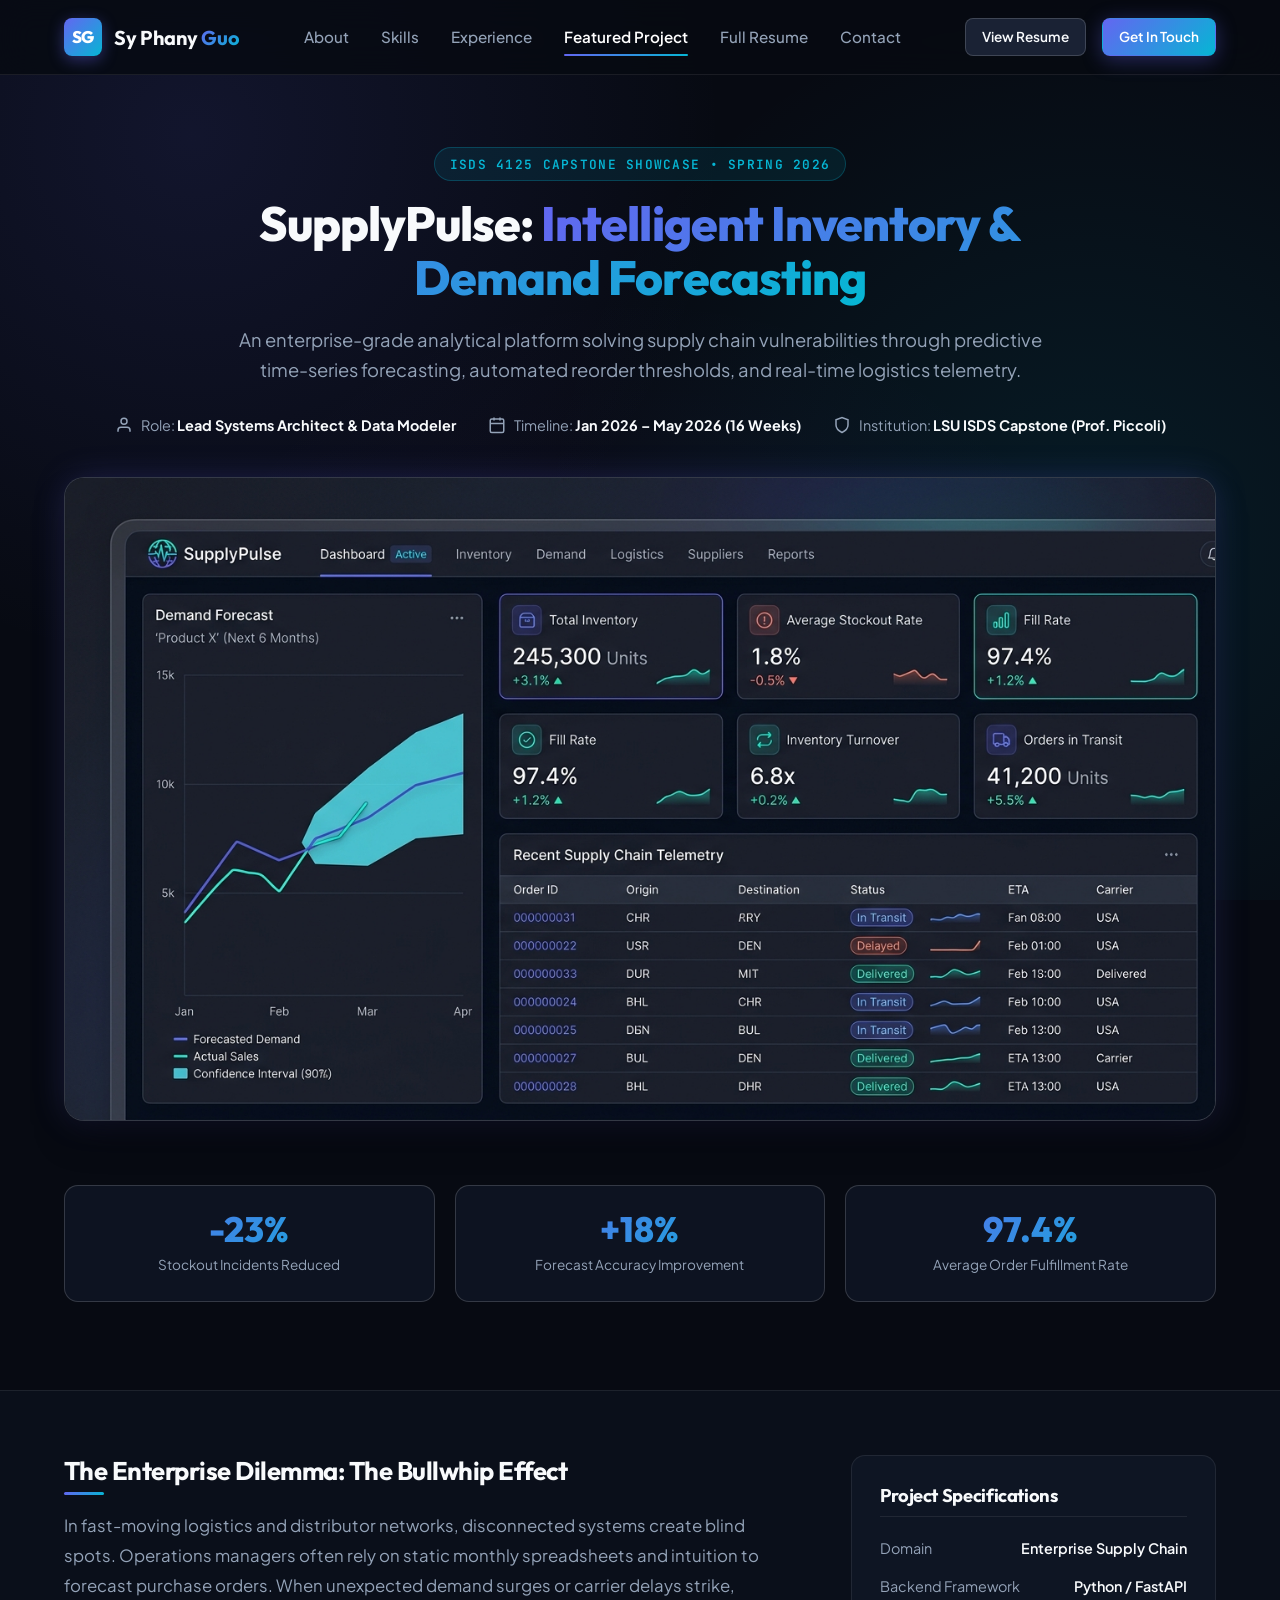
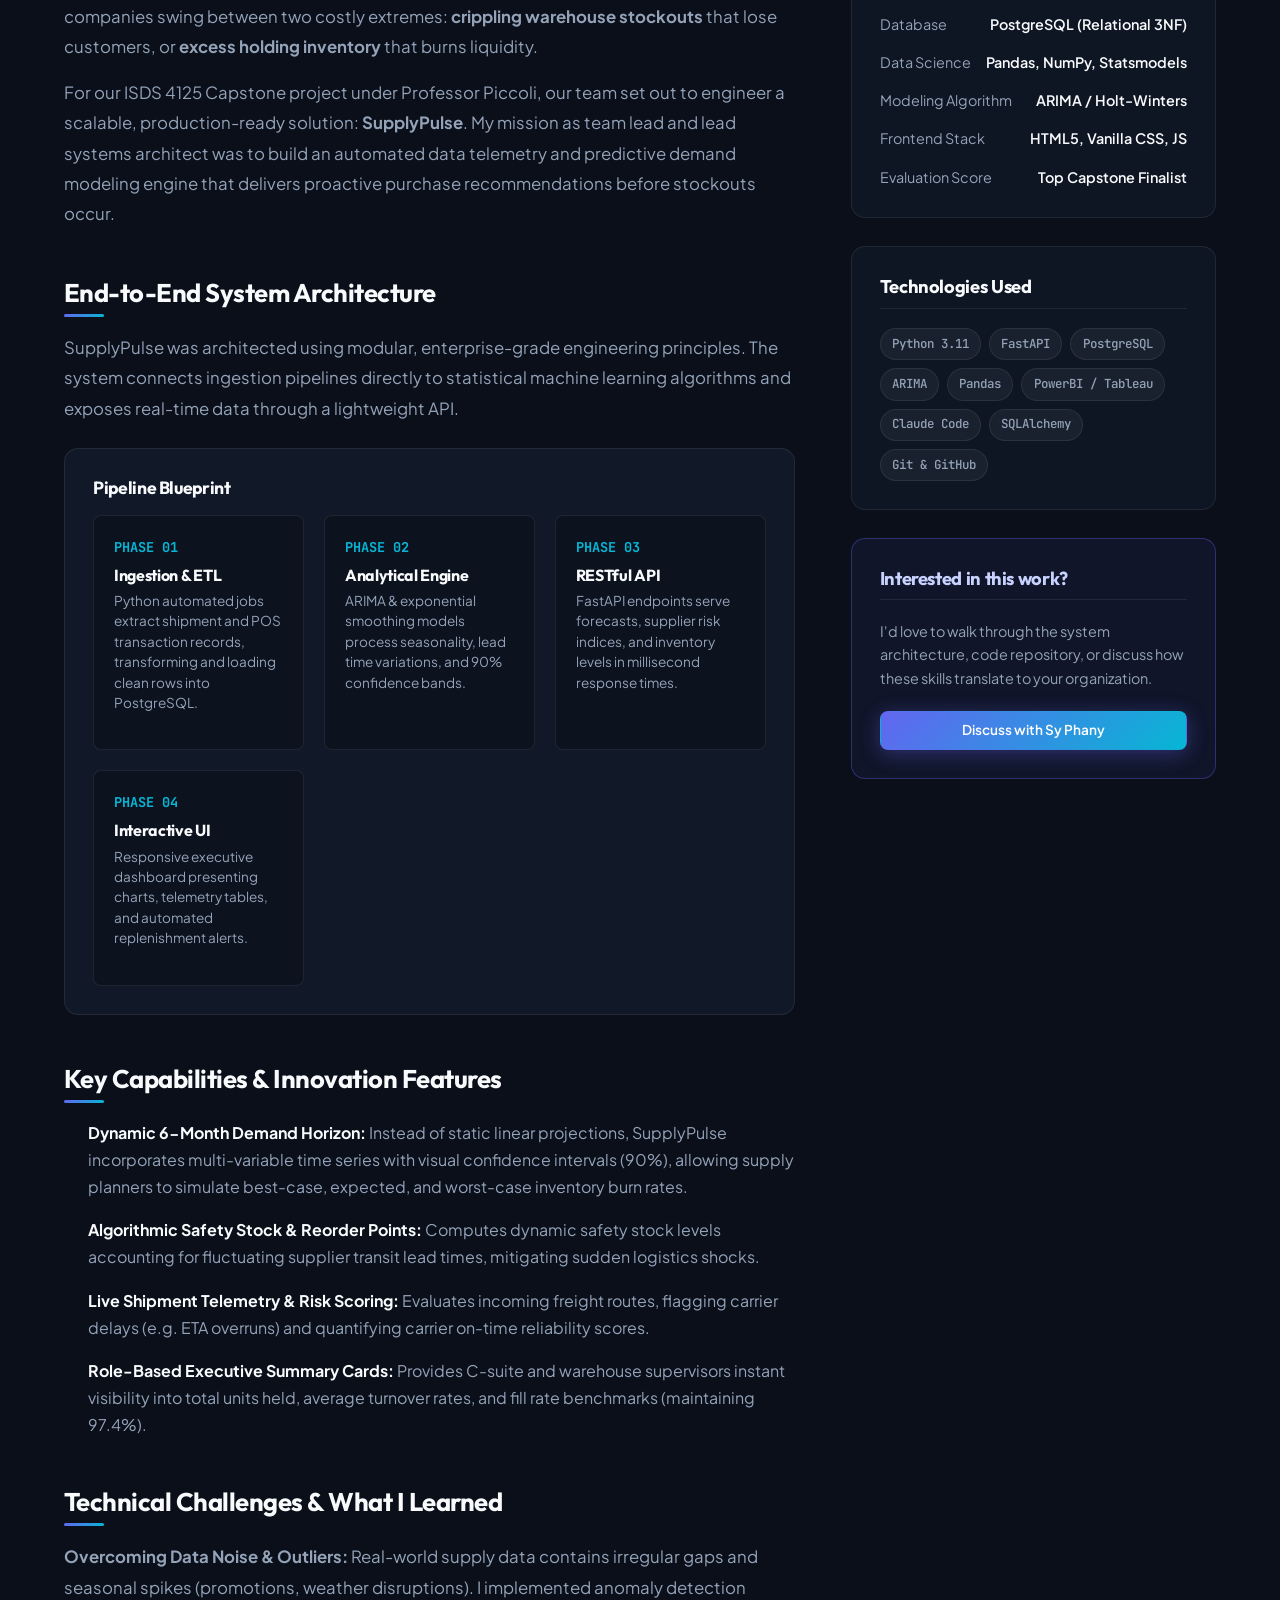
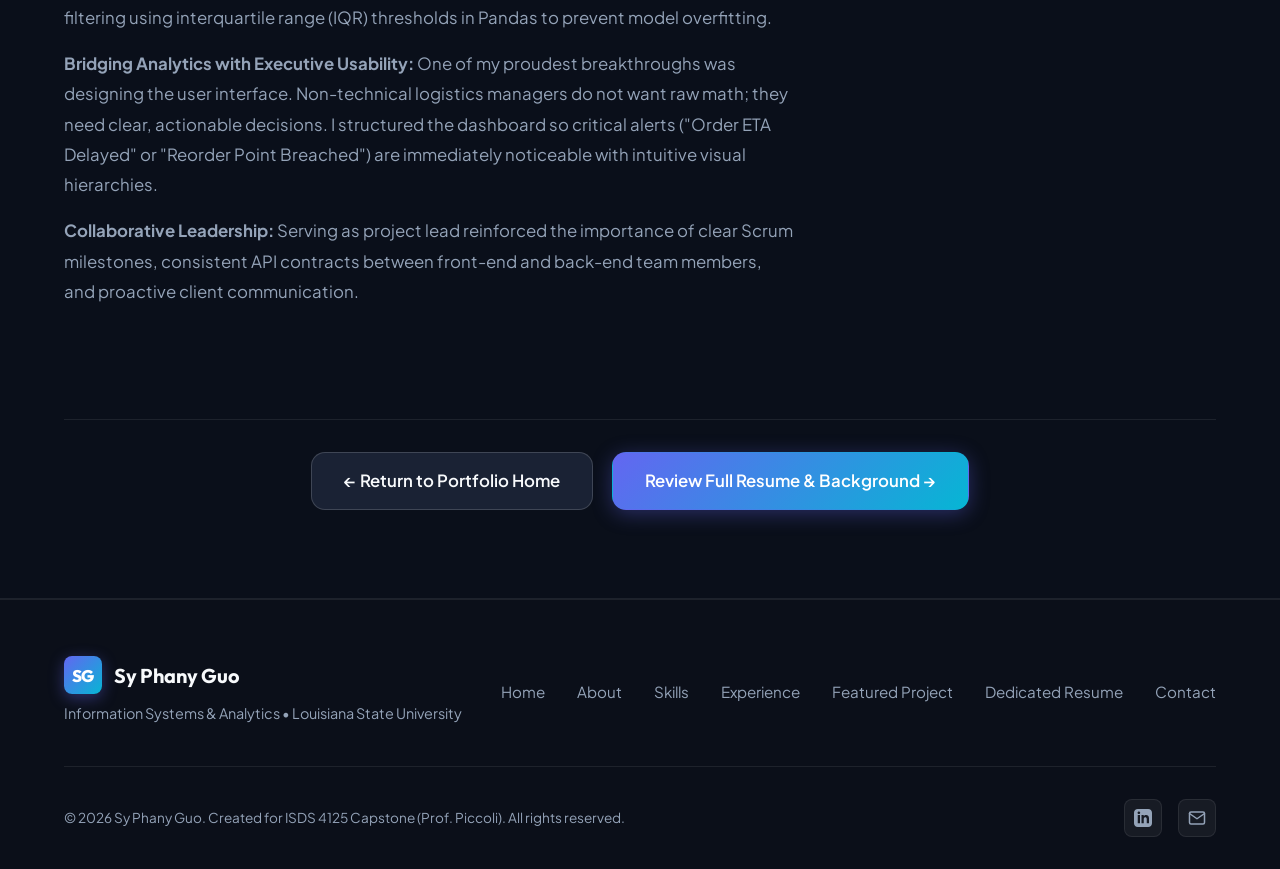
==== project.html @ c1f27af9 "Initial commit: build hybrid personal portfolio website with landing, resume, and project showcase" ====
<!DOCTYPE html>
<html lang="en">
<head>
  <meta charset="UTF-8">
  <meta name="viewport" content="width=device-width, initial-scale=1.0">
  <meta name="description" content="Project Showcase: SupplyPulse - Enterprise Inventory Telemetry & Predictive Demand Forecasting Platform by Sy Phany Guo for ISDS 4125 Capstone at LSU.">
  <meta name="keywords" content="SupplyPulse, Sy Phany Guo, Syphany Guo, ISDS 4125, Capstone Project, Supply Chain Analytics, Demand Forecasting, Python, FastAPI, PostgreSQL">
  <meta name="author" content="Sy Phany Guo">
  <title>SupplyPulse Case Study | Sy Phany Guo Project Showcase</title>
  <link rel="stylesheet" href="styles.css">
  <link rel="icon" href="data:image/svg+xml,<svg xmlns=%22http://www.w3.org/2000/svg%22 viewBox=%220 0 100 100%22><text y=%22.9em%22 font-size=%2290%22>📊</text></svg>">
</head>
<body>

  <!-- Site Header & Navigation -->
  <header class="site-header" id="site-header">
    <div class="container nav-container">
      <a href="index.html" class="brand-logo" id="brand-logo-link">
        <span class="brand-badge">SG</span>
        <span class="brand-text">Sy Phany <span>Guo</span></span>
      </a>

      <!-- Navigation Links -->
      <nav class="nav-links" id="primary-navigation" aria-label="Main Navigation">
        <a href="index.html#about" class="nav-link" id="nav-about">About</a>
        <a href="index.html#skills" class="nav-link" id="nav-skills">Skills</a>
        <a href="index.html#experience" class="nav-link" id="nav-experience">Experience</a>
        <a href="project.html" class="nav-link active" id="nav-project">Featured Project</a>
        <a href="resume.html" class="nav-link" id="nav-resume">Full Resume</a>
        <a href="index.html#contact" class="nav-link" id="nav-contact">Contact</a>
      </nav>

      <div class="nav-cta-group">
        <a href="resume.html" class="btn btn-secondary btn-sm" id="header-resume-btn">View Resume</a>
        <a href="index.html#contact" class="btn btn-primary btn-sm" id="header-contact-btn">Get In Touch</a>
        <button class="mobile-menu-toggle" id="mobile-toggle-btn" aria-label="Toggle navigation menu" aria-expanded="false">
          <svg viewBox="0 0 24 24" fill="none" stroke="currentColor" stroke-width="2" stroke-linecap="round" stroke-linejoin="round">
            <line x1="3" y1="12" x2="21" y2="12"></line>
            <line x1="3" y1="6" x2="21" y2="6"></line>
            <line x1="3" y1="18" x2="21" y2="18"></line>
          </svg>
        </button>
      </div>
    </div>
  </header>

  <main id="main-content">
    <!-- Project Showcase Hero -->
    <section class="section project-hero">
      <div class="container">
        <div class="section-pretitle">ISDS 4125 Capstone Showcase • Spring 2026</div>
        <h1 class="hero-title" style="font-size: 3rem; max-width: 900px; margin: 0 auto 1.25rem auto;">
          SupplyPulse: <span class="text-gradient">Intelligent Inventory & Demand Forecasting</span>
        </h1>
        <p class="section-desc" style="max-width: 820px; margin: 0 auto; font-size: 1.15rem;">
          An enterprise-grade analytical platform solving supply chain vulnerabilities through predictive time-series forecasting, automated reorder thresholds, and real-time logistics telemetry.
        </p>

        <!-- Project Meta Strip -->
        <div class="project-meta-strip">
          <div class="meta-pill">
            <svg width="18" height="18" viewBox="0 0 24 24" fill="none" stroke="currentColor" stroke-width="2"><path d="M20 21v-2a4 4 0 0 0-4-4H8a4 4 0 0 0-4 4v2"></path><circle cx="12" cy="7" r="4"></circle></svg>
            <span>Role: <strong>Lead Systems Architect & Data Modeler</strong></span>
          </div>
          <div class="meta-pill">
            <svg width="18" height="18" viewBox="0 0 24 24" fill="none" stroke="currentColor" stroke-width="2"><rect x="3" y="4" width="18" height="18" rx="2" ry="2"></rect><line x1="16" y1="2" x2="16" y2="6"></line><line x1="8" y1="2" x2="8" y2="6"></line><line x1="3" y1="10" x2="21" y2="10"></line></svg>
            <span>Timeline: <strong>Jan 2026 – May 2026 (16 Weeks)</strong></span>
          </div>
          <div class="meta-pill">
            <svg width="18" height="18" viewBox="0 0 24 24" fill="none" stroke="currentColor" stroke-width="2"><path d="M12 22s8-4 8-10V5l-8-3-8 3v7c0 6 8 10 8 10z"></path></svg>
            <span>Institution: <strong>LSU ISDS Capstone (Prof. Piccoli)</strong></span>
          </div>
        </div>

        <!-- Featured Dashboard Screenshot Display -->
        <div class="project-featured-visual">
          <img src="images/project-preview.jpg" alt="SupplyPulse Web Dashboard Overview" width="1200" height="675">
        </div>

        <!-- KPI Impact Highlight Metrics -->
        <div class="kpi-metric-cards">
          <div class="kpi-card">
            <div class="kpi-number text-gradient">-23%</div>
            <div class="kpi-label">Stockout Incidents Reduced</div>
          </div>
          <div class="kpi-card">
            <div class="kpi-number text-gradient">+18%</div>
            <div class="kpi-label">Forecast Accuracy Improvement</div>
          </div>
          <div class="kpi-card">
            <div class="kpi-number text-gradient">97.4%</div>
            <div class="kpi-label">Average Order Fulfillment Rate</div>
          </div>
        </div>
      </div>
    </section>

    <!-- Project In-Depth Body Grid -->
    <section class="section section-alt" style="padding-top: 4rem;">
      <div class="container">
        <div class="project-content-grid">
          
          <!-- Narrative Left Column -->
          <div class="project-narrative-col">
            
            <!-- Section 1: Executive Overview & Problem -->
            <article class="project-narrative-section">
              <h3>The Enterprise Dilemma: The Bullwhip Effect</h3>
              <p>
                In fast-moving logistics and distributor networks, disconnected systems create blind spots. Operations managers often rely on static monthly spreadsheets and intuition to forecast purchase orders. When unexpected demand surges or carrier delays strike, companies swing between two costly extremes: <strong>crippling warehouse stockouts</strong> that lose customers, or <strong>excess holding inventory</strong> that burns liquidity.
              </p>
              <p>
                For our ISDS 4125 Capstone project under Professor Piccoli, our team set out to engineer a scalable, production-ready solution: <strong>SupplyPulse</strong>. My mission as team lead and lead systems architect was to build an automated data telemetry and predictive demand modeling engine that delivers proactive purchase recommendations before stockouts occur.
              </p>
            </article>

            <!-- Section 2: Technical Architecture -->
            <article class="project-narrative-section">
              <h3>End-to-End System Architecture</h3>
              <p>
                SupplyPulse was architected using modular, enterprise-grade engineering principles. The system connects ingestion pipelines directly to statistical machine learning algorithms and exposes real-time data through a lightweight API.
              </p>

              <div class="architecture-card">
                <h4 style="font-size: 1.1rem; color: var(--text-main); margin-bottom: 0.5rem;">Pipeline Blueprint</h4>
                <div class="arch-steps-grid">
                  <div class="arch-step-item">
                    <div class="arch-num">PHASE 01</div>
                    <h5>Ingestion & ETL</h5>
                    <p>Python automated jobs extract shipment and POS transaction records, transforming and loading clean rows into PostgreSQL.</p>
                  </div>
                  <div class="arch-step-item">
                    <div class="arch-num">PHASE 02</div>
                    <h5>Analytical Engine</h5>
                    <p>ARIMA & exponential smoothing models process seasonality, lead time variations, and 90% confidence bands.</p>
                  </div>
                  <div class="arch-step-item">
                    <div class="arch-num">PHASE 03</div>
                    <h5>RESTful API</h5>
                    <p>FastAPI endpoints serve forecasts, supplier risk indices, and inventory levels in millisecond response times.</p>
                  </div>
                  <div class="arch-step-item">
                    <div class="arch-num">PHASE 04</div>
                    <h5>Interactive UI</h5>
                    <p>Responsive executive dashboard presenting charts, telemetry tables, and automated replenishment alerts.</p>
                  </div>
                </div>
              </div>
            </article>

            <!-- Section 3: Core Features & Abilities -->
            <article class="project-narrative-section">
              <h3>Key Capabilities & Innovation Features</h3>
              <ul style="list-style: none; display: flex; flex-direction: column; gap: 1rem; margin-top: 1rem;">
                <li style="position: relative; padding-left: 1.5rem; line-height: 1.7; color: var(--text-muted);">
                  <strong style="color: var(--text-main);">Dynamic 6-Month Demand Horizon:</strong> Instead of static linear projections, SupplyPulse incorporates multi-variable time series with visual confidence intervals (90%), allowing supply planners to simulate best-case, expected, and worst-case inventory burn rates.
                </li>
                <li style="position: relative; padding-left: 1.5rem; line-height: 1.7; color: var(--text-muted);">
                  <strong style="color: var(--text-main);">Algorithmic Safety Stock & Reorder Points:</strong> Computes dynamic safety stock levels accounting for fluctuating supplier transit lead times, mitigating sudden logistics shocks.
                </li>
                <li style="position: relative; padding-left: 1.5rem; line-height: 1.7; color: var(--text-muted);">
                  <strong style="color: var(--text-main);">Live Shipment Telemetry & Risk Scoring:</strong> Evaluates incoming freight routes, flagging carrier delays (e.g. ETA overruns) and quantifying carrier on-time reliability scores.
                </li>
                <li style="position: relative; padding-left: 1.5rem; line-height: 1.7; color: var(--text-muted);">
                  <strong style="color: var(--text-main);">Role-Based Executive Summary Cards:</strong> Provides C-suite and warehouse supervisors instant visibility into total units held, average turnover rates, and fill rate benchmarks (maintaining 97.4%).
                </li>
              </ul>
            </article>

            <!-- Section 4: Engineering Challenges & Learnings -->
            <article class="project-narrative-section">
              <h3>Technical Challenges & What I Learned</h3>
              <p>
                <strong>Overcoming Data Noise & Outliers:</strong> Real-world supply data contains irregular gaps and seasonal spikes (promotions, weather disruptions). I implemented anomaly detection filtering using interquartile range (IQR) thresholds in Pandas to prevent model overfitting.
              </p>
              <p>
                <strong>Bridging Analytics with Executive Usability:</strong> One of my proudest breakthroughs was designing the user interface. Non-technical logistics managers do not want raw math; they need clear, actionable decisions. I structured the dashboard so critical alerts ("Order ETA Delayed" or "Reorder Point Breached") are immediately noticeable with intuitive visual hierarchies.
              </p>
              <p>
                <strong>Collaborative Leadership:</strong> Serving as project lead reinforced the importance of clear Scrum milestones, consistent API contracts between front-end and back-end team members, and proactive client communication.
              </p>
            </article>

          </div>

          <!-- Sticky Sidebar Right Column -->
          <aside class="project-sidebar">
            <div class="sidebar-widget">
              <h4 class="sidebar-title">Project Specifications</h4>
              <div class="sidebar-list">
                <div class="sidebar-list-item">
                  <span>Domain</span>
                  <span>Enterprise Supply Chain</span>
                </div>
                <div class="sidebar-list-item">
                  <span>Backend Framework</span>
                  <span>Python / FastAPI</span>
                </div>
                <div class="sidebar-list-item">
                  <span>Database</span>
                  <span>PostgreSQL (Relational 3NF)</span>
                </div>
                <div class="sidebar-list-item">
                  <span>Data Science</span>
                  <span>Pandas, NumPy, Statsmodels</span>
                </div>
                <div class="sidebar-list-item">
                  <span>Modeling Algorithm</span>
                  <span>ARIMA / Holt-Winters</span>
                </div>
                <div class="sidebar-list-item">
                  <span>Frontend Stack</span>
                  <span>HTML5, Vanilla CSS, JS</span>
                </div>
                <div class="sidebar-list-item">
                  <span>Evaluation Score</span>
                  <span>Top Capstone Finalist</span>
                </div>
              </div>
            </div>

            <div class="sidebar-widget">
              <h4 class="sidebar-title">Technologies Used</h4>
              <div class="tag-list">
                <span class="tag">Python 3.11</span>
                <span class="tag">FastAPI</span>
                <span class="tag">PostgreSQL</span>
                <span class="tag">ARIMA</span>
                <span class="tag">Pandas</span>
                <span class="tag">PowerBI / Tableau</span>
                <span class="tag">Claude Code</span>
                <span class="tag">SQLAlchemy</span>
                <span class="tag">Git & GitHub</span>
              </div>
            </div>

            <div class="sidebar-widget" style="background: rgba(99, 102, 241, 0.08); border-color: var(--border-accent);">
              <h4 class="sidebar-title" style="color: #c7d2fe;">Interested in this work?</h4>
              <p style="font-size: 0.9rem; color: var(--text-muted); margin-bottom: 1.25rem;">
                I'd love to walk through the system architecture, code repository, or discuss how these skills translate to your organization.
              </p>
              <a href="index.html#contact" class="btn btn-primary btn-sm" style="width: 100%;">
                Discuss with Sy Phany
              </a>
            </div>
          </aside>

        </div>

        <!-- Back to Project Gallery / Navigation -->
        <div style="text-align: center; margin-top: 4rem; padding-top: 2rem; border-top: 1px solid var(--border-subtle);">
          <a href="index.html" class="btn btn-secondary btn-lg" style="margin-right: 1rem;">
            ← Return to Portfolio Home
          </a>
          <a href="resume.html" class="btn btn-primary btn-lg">
            Review Full Resume & Background →
          </a>
        </div>

      </div>
    </section>
  </main>

  <!-- Shared Footer -->
  <footer class="site-footer">
    <div class="container">
      <div class="footer-top">
        <div class="footer-brand">
          <div class="brand-logo" style="margin-bottom: 0.5rem;">
            <span class="brand-badge">SG</span>
            <span>Sy Phany Guo</span>
          </div>
          <p>Information Systems & Analytics • Louisiana State University</p>
        </div>

        <div class="footer-links">
          <a href="index.html">Home</a>
          <a href="index.html#about">About</a>
          <a href="index.html#skills">Skills</a>
          <a href="index.html#experience">Experience</a>
          <a href="project.html">Featured Project</a>
          <a href="resume.html">Dedicated Resume</a>
          <a href="index.html#contact">Contact</a>
        </div>
      </div>

      <div class="footer-bottom">
        <p>&copy; 2026 Sy Phany Guo. Created for ISDS 4125 Capstone (Prof. Piccoli). All rights reserved.</p>
        <div class="social-links">
          <a href="https://linkedin.com/in/syphany-guo-3773b82b6" target="_blank" rel="noopener noreferrer" class="social-link" aria-label="LinkedIn">
            <svg viewBox="0 0 24 24" fill="currentColor">
              <path d="M19 0h-14c-2.761 0-5 2.239-5 5v14c0 2.761 2.239 5 5 5h14c2.762 0 5-2.239 5-5v-14c0-2.761-2.238-5-5-5zm-11 19h-3v-11h3v11zm-1.5-12.268c-.966 0-1.75-.79-1.75-1.764s.784-1.764 1.75-1.764 1.75.79 1.75 1.764-.783 1.764-1.75 1.764zm13.5 12.268h-3v-5.604c0-3.368-4-3.113-4 0v5.604h-3v-11h3v1.765c1.396-2.586 7-2.777 7 2.476v6.759z"/>
            </svg>
          </a>
          <a href="mailto:sguo15@lsu.edu" class="social-link" aria-label="Email">
            <svg viewBox="0 0 24 24" fill="none" stroke="currentColor" stroke-width="2" stroke-linecap="round" stroke-linejoin="round">
              <path d="M4 4h16c1.1 0 2 .9 2 2v12c0 1.1-.9 2-2 2H4c-1.1 0-2-.9-2-2V6c0-1.1.9-2 2-2z"></path>
              <polyline points="22,6 12,13 2,6"></polyline>
            </svg>
          </a>
        </div>
      </div>
    </div>
  </footer>

  <script>
    // Mobile navigation toggle
    const toggleBtn = document.getElementById('mobile-toggle-btn');
    const navLinks = document.getElementById('primary-navigation');

    if (toggleBtn && navLinks) {
      toggleBtn.addEventListener('click', () => {
        const isExpanded = toggleBtn.getAttribute('aria-expanded') === 'true';
        toggleBtn.setAttribute('aria-expanded', !isExpanded);
        navLinks.classList.toggle('active');
      });
    }
  </script>
</body>
</html>
---- styles.css ----
/* ==========================================================================
   SYPHANY GUO PORTFOLIO - SHARED STYLESHEET
   Consistent, modern, premium styling across all pages
   ========================================================================== */

@import url('https://fonts.googleapis.com/css2?family=JetBrains+Mono:wght@400;500;700&family=Outfit:wght@400;500;600;700;800&family=Plus+Jakarta+Sans:wght@300;400;500;600;700&display=swap');

:root {
  /* Color Palette */
  --bg-dark: #070a12;
  --bg-primary: #0b0f19;
  --bg-secondary: #111827;
  --bg-tertiary: #1a2234;
  --bg-card: rgba(17, 24, 39, 0.72);
  --bg-card-hover: rgba(26, 34, 52, 0.85);
  --bg-glass: rgba(15, 23, 42, 0.65);

  --border-subtle: rgba(255, 255, 255, 0.08);
  --border-light: rgba(255, 255, 255, 0.16);
  --border-accent: rgba(99, 102, 241, 0.35);

  --accent-primary: #6366f1;
  /* Indigo */
  --accent-primary-hover: #4f46e5;
  --accent-secondary: #06b6d4;
  /* Cyan / Electric Teal */
  --accent-secondary-hover: #0891b2;
  --accent-tertiary: #8b5cf6;
  /* Violet */
  --accent-gradient: linear-gradient(135deg, #6366f1 0%, #06b6d4 100%);
  --accent-gradient-warm: linear-gradient(135deg, #ec4899 0%, #8b5cf6 50%, #3b82f6 100%);
  --accent-glow: rgba(99, 102, 241, 0.35);

  --text-main: #f8fafc;
  --text-muted: #94a3b8;
  --text-dim: #64748b;
  --text-inverse: #0b0f19;

  --success: #10b981;
  --warning: #f59e0b;
  --info: #3b82f6;

  /* Typography */
  --font-heading: 'Outfit', -apple-system, BlinkMacSystemFont, sans-serif;
  --font-body: 'Plus Jakarta Sans', -apple-system, BlinkMacSystemFont, sans-serif;
  --font-mono: 'JetBrains Mono', monospace;

  /* Layout & Spacing */
  --container-max: 1200px;
  --container-narrow: 880px;
  --radius-sm: 8px;
  --radius-md: 14px;
  --radius-lg: 20px;
  --radius-full: 9999px;

  /* Transitions & Shadows */
  --transition-fast: 0.2s cubic-bezier(0.4, 0, 0.2, 1);
  --transition-normal: 0.3s cubic-bezier(0.4, 0, 0.2, 1);
  --transition-smooth: 0.45s cubic-bezier(0.16, 1, 0.3, 1);

  --shadow-sm: 0 4px 6px -1px rgba(0, 0, 0, 0.25);
  --shadow-md: 0 10px 25px -5px rgba(0, 0, 0, 0.4);
  --shadow-lg: 0 20px 40px -15px rgba(0, 0, 0, 0.6);
  --shadow-glow: 0 0 35px -5px rgba(99, 102, 241, 0.28);
}

/* ==========================================================================
   Base & Reset
   ========================================================================== */
*,
*::before,
*::after {
  box-sizing: border-box;
  margin: 0;
  padding: 0;
}

html {
  font-size: 16px;
  scroll-behavior: smooth;
  scroll-padding-top: 90px;
  background-color: var(--bg-dark);
}

body {
  font-family: var(--font-body);
  color: var(--text-main);
  background-color: var(--bg-dark);
  background-image:
    radial-gradient(circle at 15% 15%, rgba(99, 102, 241, 0.12) 0%, transparent 40%),
    radial-gradient(circle at 85% 60%, rgba(6, 182, 212, 0.1) 0%, transparent 45%),
    radial-gradient(circle at 50% 90%, rgba(139, 92, 246, 0.08) 0%, transparent 50%);
  background-attachment: fixed;
  line-height: 1.65;
  -webkit-font-smoothing: antialiased;
  -moz-osx-font-smoothing: grayscale;
  overflow-x: hidden;
  min-height: 100vh;
  display: flex;
  flex-direction: column;
}

/* Custom Scrollbar */
::-webkit-scrollbar {
  width: 9px;
}

::-webkit-scrollbar-track {
  background: var(--bg-dark);
}

::-webkit-scrollbar-thumb {
  background: #1e293b;
  border-radius: 6px;
  border: 2px solid var(--bg-dark);
}

::-webkit-scrollbar-thumb:hover {
  background: var(--accent-primary);
}

/* Typography Defaults */
h1,
h2,
h3,
h4,
h5,
h6 {
  font-family: var(--font-heading);
  color: var(--text-main);
  font-weight: 700;
  line-height: 1.25;
  letter-spacing: -0.02em;
}

p {
  color: var(--text-muted);
}

a {
  color: inherit;
  text-decoration: none;
  transition: color var(--transition-fast);
}

img {
  max-width: 100%;
  height: auto;
  display: block;
}

ul,
ol {
  list-style: none;
}

/* Selection */
::selection {
  background: rgba(99, 102, 241, 0.35);
  color: #ffffff;
}

/* ==========================================================================
   Layout Containers
   ========================================================================== */
.container {
  width: 100%;
  max-width: var(--container-max);
  margin-left: auto;
  margin-right: auto;
  padding-left: 1.5rem;
  padding-right: 1.5rem;
}

.container-narrow {
  width: 100%;
  max-width: var(--container-narrow);
  margin-left: auto;
  margin-right: auto;
  padding-left: 1.5rem;
  padding-right: 1.5rem;
}

.section {
  padding-top: 5.5rem;
  padding-bottom: 5.5rem;
  position: relative;
}

.section-alt {
  background: rgba(17, 24, 39, 0.4);
  border-top: 1px solid var(--border-subtle);
  border-bottom: 1px solid var(--border-subtle);
}

/* ==========================================================================
   Header & Navigation
   ========================================================================== */
.site-header {
  position: sticky;
  top: 0;
  z-index: 1000;
  background: rgba(7, 10, 18, 0.82);
  backdrop-filter: blur(16px);
  -webkit-backdrop-filter: blur(16px);
  border-bottom: 1px solid var(--border-subtle);
  transition: all var(--transition-normal);
}

.nav-container {
  display: flex;
  align-items: center;
  justify-content: space-between;
  height: 74px;
}

.brand-logo {
  display: flex;
  align-items: center;
  gap: 0.75rem;
  font-family: var(--font-heading);
  font-size: 1.25rem;
  font-weight: 700;
  color: var(--text-main);
  letter-spacing: -0.01em;
}

.brand-badge {
  display: inline-flex;
  align-items: center;
  justify-content: center;
  width: 38px;
  height: 38px;
  border-radius: var(--radius-sm);
  background: var(--accent-gradient);
  color: #ffffff;
  font-size: 1.05rem;
  font-weight: 800;
  box-shadow: 0 4px 15px rgba(99, 102, 241, 0.4);
}

.brand-text span {
  background: var(--accent-gradient);
  -webkit-background-clip: text;
  -webkit-text-fill-color: transparent;
}

.nav-links {
  display: flex;
  align-items: center;
  gap: 2rem;
}

.nav-link {
  font-size: 0.95rem;
  font-weight: 500;
  color: var(--text-muted);
  position: relative;
  padding: 0.4rem 0;
  transition: color var(--transition-fast);
}

.nav-link:hover {
  color: var(--text-main);
}

.nav-link.active {
  color: #ffffff;
  font-weight: 600;
}

.nav-link.active::after {
  content: '';
  position: absolute;
  bottom: 0;
  left: 0;
  width: 100%;
  height: 2px;
  background: var(--accent-gradient);
  border-radius: 2px;
}

.nav-cta-group {
  display: flex;
  align-items: center;
  gap: 1rem;
}

.mobile-menu-toggle {
  display: none;
  background: transparent;
  border: 1px solid var(--border-subtle);
  border-radius: var(--radius-sm);
  padding: 0.5rem;
  color: var(--text-main);
  cursor: pointer;
}

.mobile-menu-toggle svg {
  width: 24px;
  height: 24px;
  display: block;
}

/* ==========================================================================
   Section Headers & Badges
   ========================================================================== */
.section-header {
  text-align: center;
  max-width: 680px;
  margin: 0 auto 3.5rem auto;
}

.section-pretitle {
  display: inline-flex;
  align-items: center;
  gap: 0.5rem;
  font-family: var(--font-mono);
  font-size: 0.8rem;
  font-weight: 600;
  text-transform: uppercase;
  letter-spacing: 0.1em;
  color: var(--accent-secondary);
  background: rgba(6, 182, 212, 0.1);
  border: 1px solid rgba(6, 182, 212, 0.25);
  padding: 0.35rem 0.9rem;
  border-radius: var(--radius-full);
  margin-bottom: 1rem;
}

.section-title {
  font-size: 2.35rem;
  margin-bottom: 1rem;
}

.section-desc {
  font-size: 1.05rem;
  color: var(--text-muted);
}

.text-gradient {
  background: var(--accent-gradient);
  -webkit-background-clip: text;
  -webkit-text-fill-color: transparent;
}

/* ==========================================================================
   Buttons & Interactive Elements
   ========================================================================== */
.btn {
  display: inline-flex;
  align-items: center;
  justify-content: center;
  gap: 0.6rem;
  font-family: var(--font-body);
  font-size: 0.95rem;
  font-weight: 600;
  padding: 0.75rem 1.6rem;
  border-radius: var(--radius-md);
  border: 1px solid transparent;
  cursor: pointer;
  transition: all var(--transition-normal);
  text-decoration: none;
  white-space: nowrap;
}

.btn-primary {
  background: var(--accent-gradient);
  color: #ffffff;
  box-shadow: 0 4px 20px rgba(99, 102, 241, 0.35);
}

.btn-primary:hover {
  transform: translateY(-2px);
  box-shadow: 0 8px 25px rgba(99, 102, 241, 0.5);
  color: #ffffff;
}

.btn-secondary {
  background: var(--bg-tertiary);
  color: var(--text-main);
  border-color: var(--border-light);
}

.btn-secondary:hover {
  background: var(--bg-secondary);
  border-color: var(--accent-primary);
  transform: translateY(-2px);
}

.btn-outline {
  background: transparent;
  color: var(--text-main);
  border-color: var(--border-light);
}

.btn-outline:hover {
  background: rgba(255, 255, 255, 0.05);
  border-color: var(--accent-secondary);
  color: var(--accent-secondary);
  transform: translateY(-2px);
}

.btn-sm {
  padding: 0.45rem 1rem;
  font-size: 0.85rem;
  border-radius: var(--radius-sm);
}

.btn-lg {
  padding: 0.9rem 2rem;
  font-size: 1.05rem;
}

.btn svg {
  width: 18px;
  height: 18px;
  transition: transform var(--transition-fast);
}

.btn:hover svg {
  transform: translateX(3px);
}

/* ==========================================================================
   Cards & Glassmorphism Panels
   ========================================================================== */
.card {
  background: var(--bg-card);
  backdrop-filter: blur(12px);
  -webkit-backdrop-filter: blur(12px);
  border: 1px solid var(--border-subtle);
  border-radius: var(--radius-lg);
  padding: 2rem;
  box-shadow: var(--shadow-md);
  transition: all var(--transition-normal);
  position: relative;
  overflow: hidden;
}

.card:hover {
  border-color: var(--border-accent);
  background: var(--bg-card-hover);
  transform: translateY(-4px);
  box-shadow: var(--shadow-lg), var(--shadow-glow);
}

.card::before {
  content: '';
  position: absolute;
  top: 0;
  left: 0;
  right: 0;
  height: 2px;
  background: var(--accent-gradient);
  opacity: 0;
  transition: opacity var(--transition-normal);
}

.card:hover::before {
  opacity: 1;
}

/* ==========================================================================
   Pills, Badges & Indicators
   ========================================================================== */
.tag-list {
  display: flex;
  flex-wrap: wrap;
  gap: 0.5rem;
}

.tag {
  display: inline-flex;
  align-items: center;
  gap: 0.35rem;
  font-family: var(--font-mono);
  font-size: 0.78rem;
  font-weight: 500;
  padding: 0.3rem 0.7rem;
  border-radius: var(--radius-full);
  background: rgba(255, 255, 255, 0.05);
  border: 1px solid var(--border-subtle);
  color: var(--text-muted);
  transition: all var(--transition-fast);
}

.tag:hover {
  background: rgba(99, 102, 241, 0.15);
  border-color: var(--accent-primary);
  color: var(--text-main);
}

.status-badge {
  display: inline-flex;
  align-items: center;
  gap: 0.5rem;
  padding: 0.35rem 0.85rem;
  border-radius: var(--radius-full);
  font-size: 0.82rem;
  font-weight: 500;
  background: rgba(16, 185, 129, 0.1);
  border: 1px solid rgba(16, 185, 129, 0.25);
  color: #34d399;
}

.status-dot {
  width: 8px;
  height: 8px;
  border-radius: 50%;
  background: #10b981;
  box-shadow: 0 0 10px #10b981;
  animation: pulse-dot 2s infinite;
}

@keyframes pulse-dot {
  0% {
    transform: scale(0.95);
    opacity: 0.7;
  }

  50% {
    transform: scale(1.2);
    opacity: 1;
  }

  100% {
    transform: scale(0.95);
    opacity: 0.7;
  }
}

/* ==========================================================================
   Hero Section (Landing Page)
   ========================================================================== */
.hero-section {
  padding-top: 5rem;
  padding-bottom: 5.5rem;
  min-height: calc(100vh - 74px);
  display: flex;
  align-items: center;
  position: relative;
}

.hero-grid {
  display: grid;
  grid-template-columns: 1.2fr 0.9fr;
  gap: 3.5rem;
  align-items: center;
}

.hero-content {
  display: flex;
  flex-direction: column;
  align-items: flex-start;
}

.hero-status-pill {
  display: inline-flex;
  align-items: center;
  gap: 0.6rem;
  padding: 0.4rem 1rem;
  background: rgba(99, 102, 241, 0.12);
  border: 1px solid rgba(99, 102, 241, 0.3);
  border-radius: var(--radius-full);
  font-size: 0.85rem;
  font-weight: 600;
  color: #a5b4fc;
  margin-bottom: 1.5rem;
}

.hero-title {
  font-size: 3.5rem;
  font-weight: 800;
  line-height: 1.12;
  margin-bottom: 1.25rem;
}

.hero-subtitle {
  font-size: 1.35rem;
  font-weight: 600;
  color: var(--accent-secondary);
  margin-bottom: 1.25rem;
}

.hero-description {
  font-size: 1.1rem;
  color: var(--text-muted);
  line-height: 1.7;
  margin-bottom: 2rem;
  max-width: 580px;
}

.hero-actions {
  display: flex;
  flex-wrap: wrap;
  gap: 1rem;
  margin-bottom: 2.5rem;
}

.hero-stats {
  display: flex;
  gap: 2.5rem;
  padding-top: 1.5rem;
  border-top: 1px solid var(--border-subtle);
  width: 100%;
}

.stat-item {
  display: flex;
  flex-direction: column;
}

.stat-value {
  font-family: var(--font-heading);
  font-size: 1.8rem;
  font-weight: 800;
  color: var(--text-main);
  line-height: 1.1;
}

.stat-label {
  font-size: 0.85rem;
  color: var(--text-dim);
  font-weight: 500;
  margin-top: 0.2rem;
}

/* Hero Visual / Avatar Card */
.hero-visual {
  position: relative;
  display: flex;
  justify-content: center;
}

.profile-card-wrapper {
  position: relative;
  width: 100%;
  max-width: 420px;
}

.profile-card-glow {
  position: absolute;
  inset: -15px;
  background: var(--accent-gradient);
  border-radius: var(--radius-lg);
  filter: blur(28px);
  opacity: 0.35;
  z-index: 1;
  transition: opacity var(--transition-normal);
}

.profile-card-wrapper:hover .profile-card-glow {
  opacity: 0.55;
}

.profile-card {
  position: relative;
  z-index: 2;
  background: var(--bg-card);
  border: 1px solid var(--border-light);
  border-radius: var(--radius-lg);
  padding: 1.25rem;
  backdrop-filter: blur(16px);
  box-shadow: var(--shadow-lg);
}

.profile-image-container {
  position: relative;
  border-radius: var(--radius-md);
  overflow: hidden;
  aspect-ratio: 1 / 1;
  background: var(--bg-tertiary);
}

.profile-image-container img {
  width: 100%;
  height: 100%;
  object-fit: cover;
  transition: transform var(--transition-smooth);
}

.profile-card-wrapper:hover .profile-image-container img {
  transform: scale(1.03);
}

.profile-overlay-badge {
  position: absolute;
  bottom: 1rem;
  left: 1rem;
  right: 1rem;
  background: rgba(11, 15, 25, 0.85);
  backdrop-filter: blur(8px);
  border: 1px solid var(--border-light);
  border-radius: var(--radius-sm);
  padding: 0.75rem 1rem;
  display: flex;
  align-items: center;
  justify-content: space-between;
}

.overlay-info h4 {
  font-size: 0.95rem;
  font-weight: 700;
}

.overlay-info p {
  font-size: 0.78rem;
  color: var(--accent-secondary);
  font-weight: 500;
}

/* ==========================================================================
   About Section
   ========================================================================== */
.about-grid {
  display: grid;
  grid-template-columns: 1fr 1fr;
  gap: 3rem;
  align-items: start;
}

.about-narrative {
  display: flex;
  flex-direction: column;
  gap: 1.25rem;
}

.about-narrative p {
  font-size: 1.05rem;
  line-height: 1.8;
}

.highlight-box {
  background: rgba(99, 102, 241, 0.08);
  border-left: 3px solid var(--accent-primary);
  border-radius: 0 var(--radius-sm) var(--radius-sm) 0;
  padding: 1rem 1.25rem;
  font-size: 0.95rem;
  color: #c7d2fe;
}

.about-features {
  display: grid;
  grid-template-columns: 1fr;
  gap: 1.25rem;
}

.feature-item {
  display: flex;
  gap: 1.25rem;
  background: var(--bg-card);
  border: 1px solid var(--border-subtle);
  border-radius: var(--radius-md);
  padding: 1.4rem;
  transition: all var(--transition-normal);
}

.feature-item:hover {
  border-color: var(--border-accent);
  background: var(--bg-card-hover);
  transform: translateX(4px);
}

.feature-icon-wrapper {
  flex-shrink: 0;
  width: 48px;
  height: 48px;
  border-radius: var(--radius-sm);
  background: rgba(99, 102, 241, 0.15);
  color: var(--accent-primary);
  display: flex;
  align-items: center;
  justify-content: center;
}

.feature-icon-wrapper svg {
  width: 24px;
  height: 24px;
}

.feature-content h4 {
  font-size: 1.1rem;
  margin-bottom: 0.35rem;
}

.feature-content p {
  font-size: 0.9rem;
  line-height: 1.55;
}

/* ==========================================================================
   Skills Grid
   ========================================================================== */
.skills-grid {
  display: grid;
  grid-template-columns: repeat(auto-fit, minmax(270px, 1fr));
  gap: 1.75rem;
}

.skill-category-card {
  height: 100%;
  display: flex;
  flex-direction: column;
}

.skill-cat-header {
  display: flex;
  align-items: center;
  gap: 1rem;
  margin-bottom: 1.25rem;
  padding-bottom: 1rem;
  border-bottom: 1px solid var(--border-subtle);
}

.skill-cat-icon {
  width: 42px;
  height: 42px;
  border-radius: var(--radius-sm);
  display: flex;
  align-items: center;
  justify-content: center;
  background: rgba(6, 182, 212, 0.12);
  color: var(--accent-secondary);
}

.skill-cat-icon svg {
  width: 22px;
  height: 22px;
}

.skill-cat-title {
  font-size: 1.15rem;
}

.skill-items {
  display: flex;
  flex-direction: column;
  gap: 0.9rem;
  flex-grow: 1;
}

.skill-row {
  display: flex;
  flex-direction: column;
  gap: 0.3rem;
}

.skill-row-top {
  display: flex;
  justify-content: space-between;
  font-size: 0.88rem;
  font-weight: 500;
}

.skill-row-top span:first-child {
  color: var(--text-main);
}

.skill-row-top span:last-child {
  color: var(--accent-secondary);
  font-family: var(--font-mono);
  font-size: 0.78rem;
}

.skill-progress-bar {
  height: 6px;
  width: 100%;
  background: rgba(255, 255, 255, 0.08);
  border-radius: var(--radius-full);
  overflow: hidden;
}

.skill-fill {
  height: 100%;
  background: var(--accent-gradient);
  border-radius: var(--radius-full);
  transition: width 1s ease-in-out;
}

/* ==========================================================================
   Experience / Jobs Timeline
   ========================================================================== */
.timeline {
  position: relative;
  max-width: 900px;
  margin: 0 auto;
}

.timeline::before {
  content: '';
  position: absolute;
  top: 0;
  bottom: 0;
  left: 20px;
  width: 2px;
  background: linear-gradient(180deg, var(--accent-primary) 0%, var(--accent-secondary) 100%);
  opacity: 0.3;
}

.timeline-item {
  position: relative;
  padding-left: 60px;
  margin-bottom: 2.5rem;
}

.timeline-item:last-child {
  margin-bottom: 0;
}

.timeline-marker {
  position: absolute;
  left: 10px;
  top: 4px;
  width: 22px;
  height: 22px;
  border-radius: 50%;
  background: var(--bg-dark);
  border: 3px solid var(--accent-primary);
  box-shadow: 0 0 10px rgba(99, 102, 241, 0.6);
  z-index: 2;
  transition: all var(--transition-fast);
}

.timeline-item:hover .timeline-marker {
  background: var(--accent-secondary);
  border-color: #ffffff;
  transform: scale(1.15);
}

.timeline-card {
  background: var(--bg-card);
  border: 1px solid var(--border-subtle);
  border-radius: var(--radius-md);
  padding: 1.75rem;
  backdrop-filter: blur(12px);
  transition: all var(--transition-normal);
}

.timeline-card:hover {
  border-color: var(--border-accent);
  transform: translateX(4px);
  background: var(--bg-card-hover);
}

.timeline-header {
  display: flex;
  justify-content: space-between;
  align-items: flex-start;
  margin-bottom: 0.75rem;
  flex-wrap: wrap;
  gap: 0.5rem;
}

.role-title {
  font-size: 1.25rem;
  font-weight: 700;
  color: var(--text-main);
}

.company-name {
  font-size: 1rem;
  font-weight: 600;
  color: var(--accent-secondary);
}

.timeline-period {
  font-family: var(--font-mono);
  font-size: 0.8rem;
  color: #c7d2fe;
  background: rgba(99, 102, 241, 0.15);
  border: 1px solid rgba(99, 102, 241, 0.3);
  padding: 0.25rem 0.75rem;
  border-radius: var(--radius-full);
}

.timeline-body ul {
  list-style: none;
  margin-top: 1rem;
  display: flex;
  flex-direction: column;
  gap: 0.65rem;
}

.timeline-body li {
  position: relative;
  padding-left: 1.25rem;
  font-size: 0.95rem;
  color: var(--text-muted);
  line-height: 1.6;
}

.timeline-body li::before {
  content: '▹';
  position: absolute;
  left: 0;
  color: var(--accent-primary);
  font-weight: bold;
}

.timeline-tags {
  margin-top: 1.25rem;
  padding-top: 1rem;
  border-top: 1px solid var(--border-subtle);
}

/* ==========================================================================
   Featured Project Teaser (On Index)
   ========================================================================== */
.featured-project-box {
  background: var(--bg-card);
  border: 1px solid var(--border-subtle);
  border-radius: var(--radius-lg);
  overflow: hidden;
  display: grid;
  grid-template-columns: 1.1fr 1fr;
  backdrop-filter: blur(16px);
  box-shadow: var(--shadow-lg);
  transition: all var(--transition-normal);
}

.featured-project-box:hover {
  border-color: var(--border-accent);
  box-shadow: var(--shadow-lg), var(--shadow-glow);
}

.project-box-img-wrap {
  position: relative;
  overflow: hidden;
  background: var(--bg-secondary);
  min-height: 320px;
}

.project-box-img-wrap img {
  width: 100%;
  height: 100%;
  object-fit: cover;
  transition: transform var(--transition-smooth);
}

.featured-project-box:hover .project-box-img-wrap img {
  transform: scale(1.04);
}

.project-box-details {
  padding: 2.75rem;
  display: flex;
  flex-direction: column;
  justify-content: center;
}

.project-cat-badge {
  font-family: var(--font-mono);
  font-size: 0.8rem;
  color: var(--accent-secondary);
  margin-bottom: 0.75rem;
  text-transform: uppercase;
  letter-spacing: 0.05em;
  font-weight: 600;
}

.project-box-title {
  font-size: 1.85rem;
  margin-bottom: 1rem;
}

.project-box-desc {
  font-size: 1rem;
  color: var(--text-muted);
  line-height: 1.7;
  margin-bottom: 1.5rem;
}

/* ==========================================================================
   Contact Section
   ========================================================================== */
.contact-grid {
  display: grid;
  grid-template-columns: 0.9fr 1.2fr;
  gap: 3rem;
  align-items: start;
}

.contact-info-panel {
  display: flex;
  flex-direction: column;
  gap: 1.5rem;
}

.contact-card {
  display: flex;
  align-items: center;
  gap: 1.25rem;
  padding: 1.25rem;
  background: var(--bg-card);
  border: 1px solid var(--border-subtle);
  border-radius: var(--radius-md);
  transition: all var(--transition-fast);
}

.contact-card:hover {
  border-color: var(--border-accent);
  background: var(--bg-card-hover);
  transform: translateY(-2px);
}

.contact-icon {
  width: 48px;
  height: 48px;
  border-radius: var(--radius-sm);
  background: rgba(99, 102, 241, 0.12);
  color: var(--accent-primary);
  display: flex;
  align-items: center;
  justify-content: center;
  flex-shrink: 0;
}

.contact-icon svg {
  width: 24px;
  height: 24px;
}

.contact-text h4 {
  font-size: 0.9rem;
  color: var(--text-dim);
  text-transform: uppercase;
  letter-spacing: 0.05em;
  margin-bottom: 0.2rem;
}

.contact-text a,
.contact-text p {
  font-size: 1.05rem;
  font-weight: 600;
  color: var(--text-main);
}

.contact-form-panel {
  background: var(--bg-card);
  border: 1px solid var(--border-subtle);
  border-radius: var(--radius-lg);
  padding: 2.5rem;
  backdrop-filter: blur(14px);
}

.form-group {
  margin-bottom: 1.5rem;
}

.form-row {
  display: grid;
  grid-template-columns: 1fr 1fr;
  gap: 1.25rem;
}

.form-label {
  display: block;
  font-size: 0.9rem;
  font-weight: 600;
  color: var(--text-main);
  margin-bottom: 0.5rem;
}

.form-input,
.form-textarea {
  width: 100%;
  background: rgba(11, 15, 25, 0.65);
  border: 1px solid var(--border-light);
  border-radius: var(--radius-sm);
  padding: 0.85rem 1rem;
  color: var(--text-main);
  font-family: var(--font-body);
  font-size: 0.95rem;
  transition: all var(--transition-fast);
}

.form-input:focus,
.form-textarea:focus {
  outline: none;
  border-color: var(--accent-primary);
  background: rgba(17, 24, 39, 0.9);
  box-shadow: 0 0 0 3px rgba(99, 102, 241, 0.25);
}

.form-textarea {
  resize: vertical;
  min-height: 130px;
}

.form-feedback {
  display: none;
  padding: 1rem;
  border-radius: var(--radius-sm);
  margin-top: 1rem;
  font-size: 0.95rem;
  font-weight: 500;
  text-align: center;
}

.form-feedback.success {
  display: block;
  background: rgba(16, 185, 129, 0.15);
  border: 1px solid rgba(16, 185, 129, 0.4);
  color: #34d399;
}

/* ==========================================================================
   Dedicated Project Page (`project.html`) Styles
   ========================================================================== */
.project-hero {
  padding-top: 4.5rem;
  padding-bottom: 3.5rem;
  text-align: center;
}

.project-meta-strip {
  display: flex;
  justify-content: center;
  align-items: center;
  gap: 2rem;
  margin: 1.75rem 0 2.5rem 0;
  flex-wrap: wrap;
}

.meta-pill {
  display: flex;
  align-items: center;
  gap: 0.5rem;
  font-size: 0.9rem;
  color: var(--text-muted);
}

.meta-pill strong {
  color: var(--text-main);
}

.project-featured-visual {
  border-radius: var(--radius-lg);
  overflow: hidden;
  border: 1px solid var(--border-light);
  box-shadow: var(--shadow-lg), var(--shadow-glow);
  margin-bottom: 4rem;
  background: var(--bg-card);
}

.project-featured-visual img {
  width: 100%;
  display: block;
  object-fit: cover;
}

.project-content-grid {
  display: grid;
  grid-template-columns: 2fr 1fr;
  gap: 3.5rem;
  align-items: start;
}

.project-narrative-section {
  margin-bottom: 3rem;
}

.project-narrative-section h3 {
  font-size: 1.6rem;
  margin-bottom: 1rem;
  position: relative;
  padding-bottom: 0.5rem;
}

.project-narrative-section h3::after {
  content: '';
  position: absolute;
  bottom: 0;
  left: 0;
  width: 40px;
  height: 3px;
  background: var(--accent-gradient);
  border-radius: 2px;
}

.project-narrative-section p {
  font-size: 1.05rem;
  line-height: 1.8;
  margin-bottom: 1rem;
}

.architecture-card {
  background: var(--bg-secondary);
  border: 1px solid var(--border-subtle);
  border-radius: var(--radius-md);
  padding: 1.75rem;
  margin: 1.5rem 0;
}

.arch-steps-grid {
  display: grid;
  grid-template-columns: repeat(auto-fit, minmax(200px, 1fr));
  gap: 1.25rem;
  margin-top: 1rem;
}

.arch-step-item {
  background: rgba(11, 15, 25, 0.6);
  border: 1px solid var(--border-subtle);
  border-radius: var(--radius-sm);
  padding: 1.25rem;
  position: relative;
}

.arch-num {
  font-family: var(--font-mono);
  font-size: 0.85rem;
  color: var(--accent-secondary);
  font-weight: 700;
  margin-bottom: 0.4rem;
}

.arch-step-item h5 {
  font-size: 1rem;
  margin-bottom: 0.4rem;
}

.arch-step-item p {
  font-size: 0.85rem;
  line-height: 1.5;
}

.kpi-metric-cards {
  display: grid;
  grid-template-columns: repeat(3, 1fr);
  gap: 1.25rem;
  margin: 2rem 0;
}

.kpi-card {
  background: var(--bg-card);
  border: 1px solid var(--border-light);
  border-radius: var(--radius-md);
  padding: 1.5rem;
  text-align: center;
}

.kpi-number {
  font-family: var(--font-heading);
  font-size: 2.2rem;
  font-weight: 800;
  color: var(--accent-secondary);
  line-height: 1.1;
  margin-bottom: 0.35rem;
}

.kpi-label {
  font-size: 0.85rem;
  color: var(--text-muted);
}

.project-sidebar {
  position: sticky;
  top: 100px;
  display: flex;
  flex-direction: column;
  gap: 1.75rem;
}

.sidebar-widget {
  background: var(--bg-card);
  border: 1px solid var(--border-subtle);
  border-radius: var(--radius-md);
  padding: 1.75rem;
}

.sidebar-title {
  font-size: 1.15rem;
  margin-bottom: 1.2rem;
  padding-bottom: 0.6rem;
  border-bottom: 1px solid var(--border-subtle);
}

.sidebar-list {
  display: flex;
  flex-direction: column;
  gap: 0.9rem;
}

.sidebar-list-item {
  display: flex;
  justify-content: space-between;
  font-size: 0.9rem;
}

.sidebar-list-item span:first-child {
  color: var(--text-muted);
}

.sidebar-list-item span:last-child {
  font-weight: 600;
  color: var(--text-main);
  text-align: right;
}

/* ==========================================================================
   Dedicated Resume Page (`resume.html`) Styles
   ========================================================================== */
.resume-action-bar {
  display: flex;
  justify-content: space-between;
  align-items: center;
  padding: 1.5rem 0 2rem 0;
  border-bottom: 1px solid var(--border-subtle);
  margin-bottom: 3rem;
  flex-wrap: wrap;
  gap: 1rem;
}

.resume-paper {
  background: var(--bg-card);
  border: 1px solid var(--border-light);
  border-radius: var(--radius-lg);
  padding: 3.5rem;
  backdrop-filter: blur(16px);
  box-shadow: var(--shadow-lg);
  margin-bottom: 4rem;
}

.resume-header {
  border-bottom: 2px solid var(--border-light);
  padding-bottom: 2rem;
  margin-bottom: 2.5rem;
}

.resume-name {
  font-size: 2.75rem;
  font-weight: 800;
  margin-bottom: 0.35rem;
}

.resume-title-line {
  font-size: 1.2rem;
  font-weight: 600;
  color: var(--accent-secondary);
  margin-bottom: 1.25rem;
}

.resume-contact-row {
  display: flex;
  flex-wrap: wrap;
  gap: 1.75rem;
  font-size: 0.9rem;
  color: var(--text-muted);
}

.resume-contact-row a:hover {
  color: var(--accent-secondary);
}

.resume-section {
  margin-bottom: 2.75rem;
}

.resume-section:last-child {
  margin-bottom: 0;
}

.resume-section-heading {
  font-size: 1.35rem;
  text-transform: uppercase;
  letter-spacing: 0.08em;
  color: var(--text-main);
  display: flex;
  align-items: center;
  gap: 0.75rem;
  margin-bottom: 1.5rem;
  padding-bottom: 0.5rem;
  border-bottom: 1px solid var(--border-subtle);
}

.resume-section-heading svg {
  width: 20px;
  height: 20px;
  color: var(--accent-primary);
}

.resume-entry {
  margin-bottom: 1.75rem;
}

.resume-entry:last-child {
  margin-bottom: 0;
}

.resume-entry-header {
  display: flex;
  justify-content: space-between;
  align-items: baseline;
  flex-wrap: wrap;
  gap: 0.4rem;
  margin-bottom: 0.3rem;
}

.resume-role {
  font-size: 1.15rem;
  font-weight: 700;
  color: var(--text-main);
}

.resume-dates {
  font-family: var(--font-mono);
  font-size: 0.85rem;
  color: #c7d2fe;
}

.resume-subline {
  display: flex;
  justify-content: space-between;
  font-size: 0.95rem;
  color: var(--accent-secondary);
  font-weight: 600;
  margin-bottom: 0.75rem;
}

.resume-bullets {
  list-style: none;
  display: flex;
  flex-direction: column;
  gap: 0.5rem;
}

.resume-bullets li {
  position: relative;
  padding-left: 1.25rem;
  font-size: 0.95rem;
  color: var(--text-muted);
  line-height: 1.6;
}

.resume-bullets li::before {
  content: '•';
  position: absolute;
  left: 0;
  color: var(--accent-primary);
  font-weight: bold;
}

.resume-skills-grid {
  display: grid;
  grid-template-columns: repeat(2, 1fr);
  gap: 1.5rem;
}

.resume-skill-block h4 {
  font-size: 1rem;
  color: var(--text-main);
  margin-bottom: 0.5rem;
}

.resume-skill-block p {
  font-size: 0.92rem;
  line-height: 1.6;
}

/* ==========================================================================
   Footer
   ========================================================================== */
.site-footer {
  margin-top: auto;
  background: var(--bg-primary);
  border-top: 1px solid var(--border-subtle);
  padding: 3.5rem 0 2rem 0;
}

.footer-top {
  display: flex;
  justify-content: space-between;
  align-items: center;
  flex-wrap: wrap;
  gap: 2rem;
  padding-bottom: 2.5rem;
  border-bottom: 1px solid var(--border-subtle);
}

.footer-brand h3 {
  font-size: 1.35rem;
  margin-bottom: 0.35rem;
}

.footer-brand p {
  font-size: 0.9rem;
  color: var(--text-muted);
}

.footer-links {
  display: flex;
  gap: 2rem;
  flex-wrap: wrap;
}

.footer-links a {
  font-size: 0.95rem;
  color: var(--text-muted);
}

.footer-links a:hover {
  color: var(--accent-secondary);
}

.footer-bottom {
  display: flex;
  justify-content: space-between;
  align-items: center;
  padding-top: 2rem;
  font-size: 0.85rem;
  color: var(--text-dim);
  flex-wrap: wrap;
  gap: 1rem;
}

.social-links {
  display: flex;
  gap: 1rem;
}

.social-link {
  display: inline-flex;
  align-items: center;
  justify-content: center;
  width: 38px;
  height: 38px;
  border-radius: var(--radius-sm);
  background: rgba(255, 255, 255, 0.05);
  border: 1px solid var(--border-subtle);
  color: var(--text-muted);
  transition: all var(--transition-fast);
}

.social-link:hover {
  background: rgba(99, 102, 241, 0.15);
  border-color: var(--accent-primary);
  color: #ffffff;
  transform: translateY(-2px);
}

.social-link svg {
  width: 18px;
  height: 18px;
}

/* ==========================================================================
   Responsive & Print Media Queries
   ========================================================================== */
@media (max-width: 1024px) {
  .hero-grid {
    grid-template-columns: 1fr;
    gap: 3rem;
  }

  .hero-visual {
    order: -1;
  }

  .profile-card-wrapper {
    max-width: 340px;
  }

  .featured-project-box {
    grid-template-columns: 1fr;
  }

  .project-content-grid {
    grid-template-columns: 1fr;
  }

  .project-sidebar {
    position: static;
  }

  .about-grid {
    grid-template-columns: 1fr;
  }
}

@media (max-width: 768px) {
  .hero-title {
    font-size: 2.75rem;
  }

  .nav-links,
  .nav-cta-group .btn {
    display: none;
  }

  .mobile-menu-toggle {
    display: block;
  }

  .nav-links.active {
    display: flex;
    flex-direction: column;
    position: absolute;
    top: 74px;
    left: 0;
    right: 0;
    background: rgba(7, 10, 18, 0.96);
    backdrop-filter: blur(20px);
    border-bottom: 1px solid var(--border-subtle);
    padding: 1.5rem;
    gap: 1.25rem;
    box-shadow: var(--shadow-lg);
  }

  .hero-stats {
    flex-wrap: wrap;
    gap: 1.5rem;
  }

  .contact-grid {
    grid-template-columns: 1fr;
  }

  .form-row {
    grid-template-columns: 1fr;
  }

  .kpi-metric-cards {
    grid-template-columns: 1fr;
  }

  .resume-paper {
    padding: 2rem 1.5rem;
  }

  .resume-skills-grid {
    grid-template-columns: 1fr;
  }

  .timeline::before {
    left: 12px;
  }

  .timeline-marker {
    left: 2px;
  }

  .timeline-item {
    padding-left: 36px;
  }
}

/* Print Styles for resume.html */
@media print {
  body {
    background: #ffffff !important;
    color: #111827 !important;
  }

  .site-header,
  .site-footer,
  .resume-action-bar,
  .mobile-menu-toggle {
    display: none !important;
  }

  .resume-paper {
    background: #ffffff !important;
    border: none !important;
    box-shadow: none !important;
    padding: 0 !important;
    margin: 0 !important;
    color: #111827 !important;
  }

  .resume-name {
    color: #111827 !important;
  }

  .resume-title-line {
    color: #4338ca !important;
  }

  .resume-section-heading {
    color: #111827 !important;
    border-bottom: 1px solid #cbd5e1 !important;
  }

  .resume-subline {
    color: #0284c7 !important;
  }

  .resume-dates {
    color: #475569 !important;
  }

  .resume-bullets li {
    color: #334155 !important;
  }

  .resume-bullets li::before {
    color: #4338ca !important;
  }
}
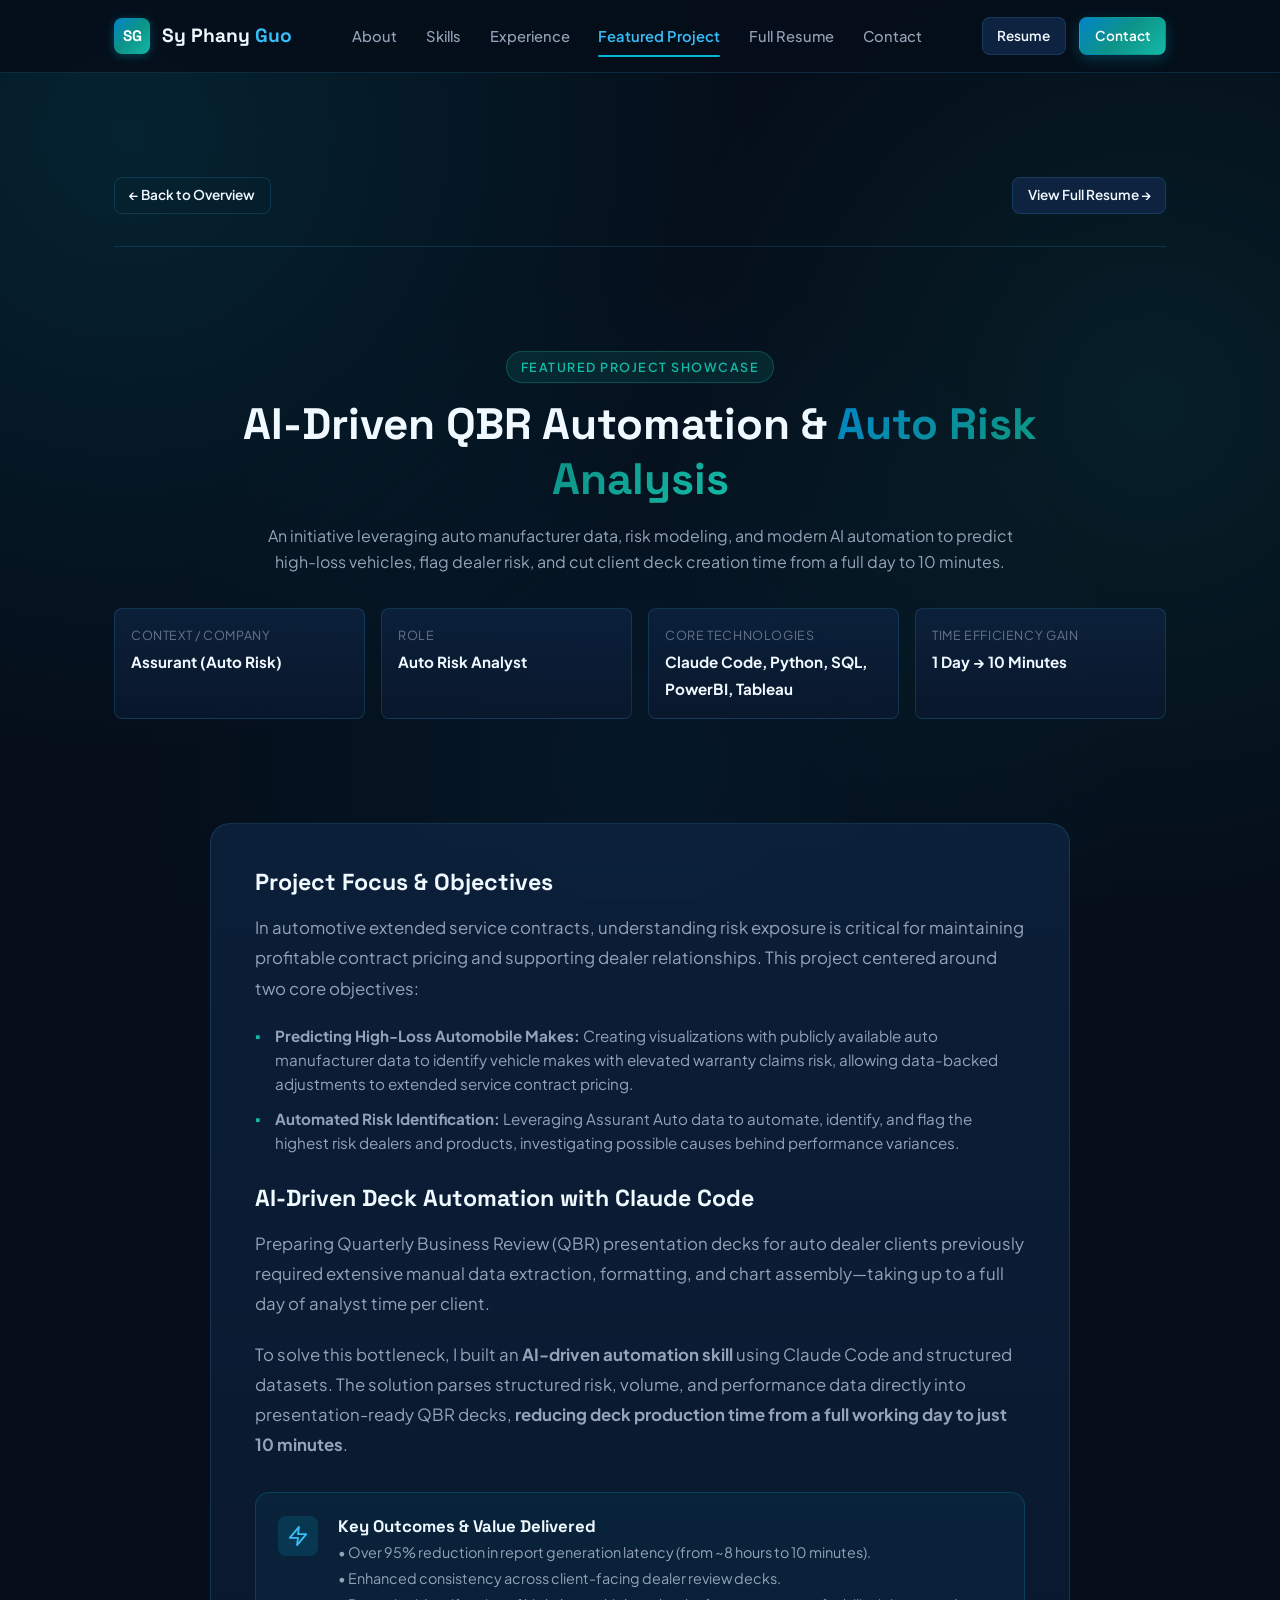
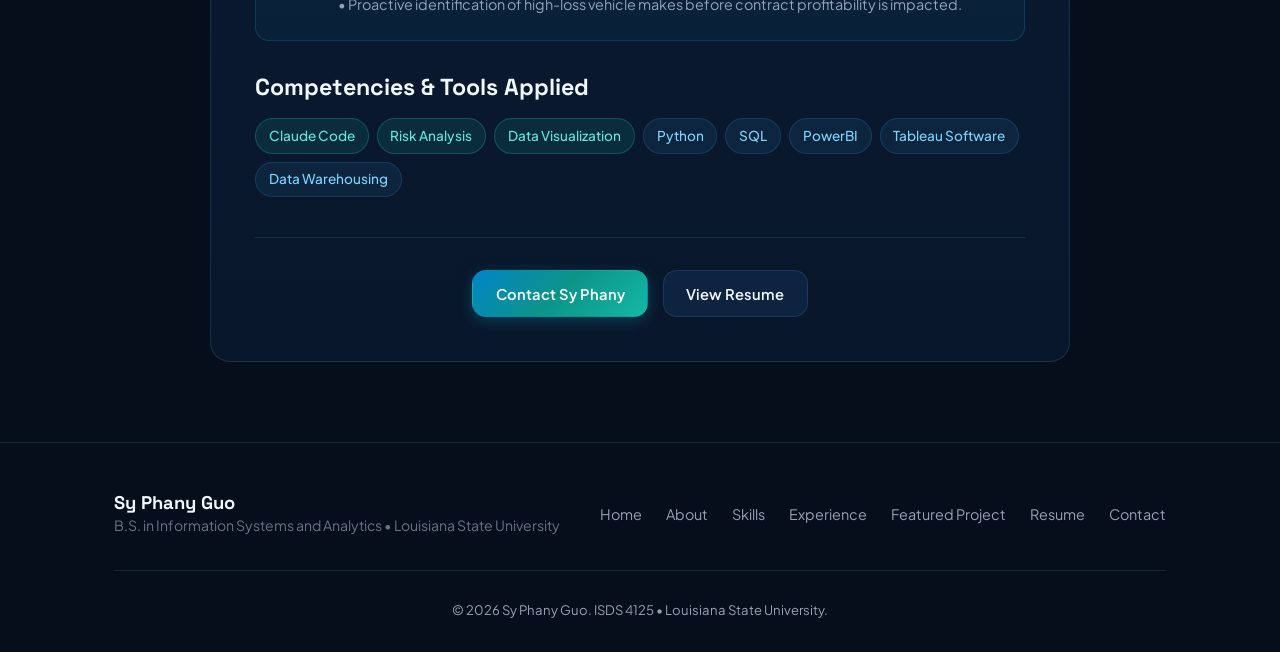
==== commit a80df9b8: "Update site: apply clean ocean color theme and align all content strictly with resume" ====
--- a/project.html
+++ b/project.html
@@ -3,12 +3,12 @@
 <head>
   <meta charset="UTF-8">
   <meta name="viewport" content="width=device-width, initial-scale=1.0">
-  <meta name="description" content="Project Showcase: SupplyPulse - Enterprise Inventory Telemetry & Predictive Demand Forecasting Platform by Sy Phany Guo for ISDS 4125 Capstone at LSU.">
-  <meta name="keywords" content="SupplyPulse, Sy Phany Guo, Syphany Guo, ISDS 4125, Capstone Project, Supply Chain Analytics, Demand Forecasting, Python, FastAPI, PostgreSQL">
+  <meta name="description" content="Project Showcase: AI-Driven QBR Automation & Auto Risk Analysis Engine by Sy Phany Guo - Highlighting abilities in Risk Analysis, Data Visualization, Claude Code, Python, and SQL.">
+  <meta name="keywords" content="Sy Phany Guo, Project Showcase, Assurant, Auto Risk Analyst, QBR Automation, Claude Code, PowerBI, Tableau, Python, SQL">
   <meta name="author" content="Sy Phany Guo">
-  <title>SupplyPulse Case Study | Sy Phany Guo Project Showcase</title>
+  <title>Project Showcase | Sy Phany Guo</title>
   <link rel="stylesheet" href="styles.css">
-  <link rel="icon" href="data:image/svg+xml,<svg xmlns=%22http://www.w3.org/2000/svg%22 viewBox=%220 0 100 100%22><text y=%22.9em%22 font-size=%2290%22>📊</text></svg>">
+  <link rel="icon" href="data:image/svg+xml,<svg xmlns=%22http://www.w3.org/2000/svg%22 viewBox=%220 0 100 100%22><text y=%22.9em%22 font-size=%2290%22>🌊</text></svg>">
 </head>
 <body>
 
@@ -31,8 +31,8 @@
       </nav>
 
       <div class="nav-cta-group">
-        <a href="resume.html" class="btn btn-secondary btn-sm" id="header-resume-btn">View Resume</a>
-        <a href="index.html#contact" class="btn btn-primary btn-sm" id="header-contact-btn">Get In Touch</a>
+        <a href="resume.html" class="btn btn-secondary btn-sm" id="header-resume-btn">Resume</a>
+        <a href="index.html#contact" class="btn btn-primary btn-sm" id="header-contact-btn">Contact</a>
         <button class="mobile-menu-toggle" id="mobile-toggle-btn" aria-label="Toggle navigation menu" aria-expanded="false">
           <svg viewBox="0 0 24 24" fill="none" stroke="currentColor" stroke-width="2" stroke-linecap="round" stroke-linejoin="round">
             <line x1="3" y1="12" x2="21" y2="12"></line>
@@ -44,233 +44,113 @@
     </div>
   </header>
 
-  <main id="main-content">
-    <!-- Project Showcase Hero -->
-    <section class="section project-hero">
-      <div class="container">
-        <div class="section-pretitle">ISDS 4125 Capstone Showcase • Spring 2026</div>
-        <h1 class="hero-title" style="font-size: 3rem; max-width: 900px; margin: 0 auto 1.25rem auto;">
-          SupplyPulse: <span class="text-gradient">Intelligent Inventory & Demand Forecasting</span>
-        </h1>
-        <p class="section-desc" style="max-width: 820px; margin: 0 auto; font-size: 1.15rem;">
-          An enterprise-grade analytical platform solving supply chain vulnerabilities through predictive time-series forecasting, automated reorder thresholds, and real-time logistics telemetry.
+  <main id="main-content" class="section">
+    <div class="container">
+
+      <!-- Action Bar -->
+      <div class="resume-action-bar">
+        <a href="index.html" class="btn btn-outline btn-sm">
+          ← Back to Overview
+        </a>
+        <a href="resume.html" class="btn btn-secondary btn-sm">
+          View Full Resume →
+        </a>
+      </div>
+
+      <!-- Project Hero -->
+      <div class="project-detail-hero">
+        <div class="section-pretitle">Featured Project Showcase</div>
+        <h1>AI-Driven QBR Automation & <span class="text-ocean">Auto Risk Analysis</span></h1>
+        <p class="section-desc" style="max-width: 760px; margin: 0 auto;">
+          An initiative leveraging auto manufacturer data, risk modeling, and modern AI automation to predict high-loss vehicles, flag dealer risk, and cut client deck creation time from a full day to 10 minutes.
         </p>
 
-        <!-- Project Meta Strip -->
-        <div class="project-meta-strip">
-          <div class="meta-pill">
-            <svg width="18" height="18" viewBox="0 0 24 24" fill="none" stroke="currentColor" stroke-width="2"><path d="M20 21v-2a4 4 0 0 0-4-4H8a4 4 0 0 0-4 4v2"></path><circle cx="12" cy="7" r="4"></circle></svg>
-            <span>Role: <strong>Lead Systems Architect & Data Modeler</strong></span>
+        <!-- Project Specifications Grid -->
+        <div class="project-specs-grid">
+          <div class="spec-item">
+            <span>Context / Company</span>
+            <strong>Assurant (Auto Risk)</strong>
           </div>
-          <div class="meta-pill">
-            <svg width="18" height="18" viewBox="0 0 24 24" fill="none" stroke="currentColor" stroke-width="2"><rect x="3" y="4" width="18" height="18" rx="2" ry="2"></rect><line x1="16" y1="2" x2="16" y2="6"></line><line x1="8" y1="2" x2="8" y2="6"></line><line x1="3" y1="10" x2="21" y2="10"></line></svg>
-            <span>Timeline: <strong>Jan 2026 – May 2026 (16 Weeks)</strong></span>
+          <div class="spec-item">
+            <span>Role</span>
+            <strong>Auto Risk Analyst</strong>
           </div>
-          <div class="meta-pill">
-            <svg width="18" height="18" viewBox="0 0 24 24" fill="none" stroke="currentColor" stroke-width="2"><path d="M12 22s8-4 8-10V5l-8-3-8 3v7c0 6 8 10 8 10z"></path></svg>
-            <span>Institution: <strong>LSU ISDS Capstone (Prof. Piccoli)</strong></span>
+          <div class="spec-item">
+            <span>Core Technologies</span>
+            <strong>Claude Code, Python, SQL, PowerBI, Tableau</strong>
+          </div>
+          <div class="spec-item">
+            <span>Time Efficiency Gain</span>
+            <strong>1 Day → 10 Minutes</strong>
+          </div>
+        </div>
+      </div>
+
+      <!-- Project Details Content -->
+      <div class="about-box" style="margin-top: 2rem;">
+        <h2 style="font-size: 1.45rem; margin-bottom: 1rem; color: var(--text-primary);">Project Focus & Objectives</h2>
+        <p>
+          In automotive extended service contracts, understanding risk exposure is critical for maintaining profitable contract pricing and supporting dealer relationships. This project centered around two core objectives:
+        </p>
+        <ul class="exp-bullets" style="margin-bottom: 1.75rem;">
+          <li><strong>Predicting High-Loss Automobile Makes:</strong> Creating visualizations with publicly available auto manufacturer data to identify vehicle makes with elevated warranty claims risk, allowing data-backed adjustments to extended service contract pricing.</li>
+          <li><strong>Automated Risk Identification:</strong> Leveraging Assurant Auto data to automate, identify, and flag the highest risk dealers and products, investigating possible causes behind performance variances.</li>
+        </ul>
+
+        <h2 style="font-size: 1.45rem; margin-bottom: 1rem; color: var(--text-primary);">AI-Driven Deck Automation with Claude Code</h2>
+        <p>
+          Preparing Quarterly Business Review (QBR) presentation decks for auto dealer clients previously required extensive manual data extraction, formatting, and chart assembly—taking up to a full day of analyst time per client.
+        </p>
+        <p>
+          To solve this bottleneck, I built an <strong>AI-driven automation skill</strong> using Claude Code and structured datasets. The solution parses structured risk, volume, and performance data directly into presentation-ready QBR decks, <strong>reducing deck production time from a full working day to just 10 minutes</strong>.
+        </p>
+
+        <div class="education-callout" style="margin: 2rem 0;">
+          <div class="edu-icon">
+            <svg viewBox="0 0 24 24" fill="none" stroke="currentColor" stroke-width="2" stroke-linecap="round" stroke-linejoin="round">
+              <polygon points="13 2 3 14 12 14 11 22 21 10 12 10 13 2"></polygon>
+            </svg>
+          </div>
+          <div class="edu-text">
+            <h4>Key Outcomes & Value Delivered</h4>
+            <p>• Over 95% reduction in report generation latency (from ~8 hours to 10 minutes).</p>
+            <p>• Enhanced consistency across client-facing dealer review decks.</p>
+            <p>• Proactive identification of high-loss vehicle makes before contract profitability is impacted.</p>
           </div>
         </div>
 
-        <!-- Featured Dashboard Screenshot Display -->
-        <div class="project-featured-visual">
-          <img src="images/project-preview.jpg" alt="SupplyPulse Web Dashboard Overview" width="1200" height="675">
+        <h2 style="font-size: 1.45rem; margin-bottom: 1rem; color: var(--text-primary);">Competencies & Tools Applied</h2>
+        <div class="pill-group" style="margin-top: 0.75rem;">
+          <span class="pill pill-highlight">Claude Code</span>
+          <span class="pill pill-highlight">Risk Analysis</span>
+          <span class="pill pill-highlight">Data Visualization</span>
+          <span class="pill">Python</span>
+          <span class="pill">SQL</span>
+          <span class="pill">PowerBI</span>
+          <span class="pill">Tableau Software</span>
+          <span class="pill">Data Warehousing</span>
         </div>
 
-        <!-- KPI Impact Highlight Metrics -->
-        <div class="kpi-metric-cards">
-          <div class="kpi-card">
-            <div class="kpi-number text-gradient">-23%</div>
-            <div class="kpi-label">Stockout Incidents Reduced</div>
-          </div>
-          <div class="kpi-card">
-            <div class="kpi-number text-gradient">+18%</div>
-            <div class="kpi-label">Forecast Accuracy Improvement</div>
-          </div>
-          <div class="kpi-card">
-            <div class="kpi-number text-gradient">97.4%</div>
-            <div class="kpi-label">Average Order Fulfillment Rate</div>
-          </div>
+        <div style="margin-top: 2.5rem; text-align: center; border-top: 1px solid var(--ocean-border); padding-top: 2rem;">
+          <a href="index.html#contact" class="btn btn-primary" style="margin-right: 0.75rem;">
+            Contact Sy Phany
+          </a>
+          <a href="resume.html" class="btn btn-secondary">
+            View Resume
+          </a>
         </div>
       </div>
-    </section>
 
-    <!-- Project In-Depth Body Grid -->
-    <section class="section section-alt" style="padding-top: 4rem;">
-      <div class="container">
-        <div class="project-content-grid">
-          
-          <!-- Narrative Left Column -->
-          <div class="project-narrative-col">
-            
-            <!-- Section 1: Executive Overview & Problem -->
-            <article class="project-narrative-section">
-              <h3>The Enterprise Dilemma: The Bullwhip Effect</h3>
-              <p>
-                In fast-moving logistics and distributor networks, disconnected systems create blind spots. Operations managers often rely on static monthly spreadsheets and intuition to forecast purchase orders. When unexpected demand surges or carrier delays strike, companies swing between two costly extremes: <strong>crippling warehouse stockouts</strong> that lose customers, or <strong>excess holding inventory</strong> that burns liquidity.
-              </p>
-              <p>
-                For our ISDS 4125 Capstone project under Professor Piccoli, our team set out to engineer a scalable, production-ready solution: <strong>SupplyPulse</strong>. My mission as team lead and lead systems architect was to build an automated data telemetry and predictive demand modeling engine that delivers proactive purchase recommendations before stockouts occur.
-              </p>
-            </article>
-
-            <!-- Section 2: Technical Architecture -->
-            <article class="project-narrative-section">
-              <h3>End-to-End System Architecture</h3>
-              <p>
-                SupplyPulse was architected using modular, enterprise-grade engineering principles. The system connects ingestion pipelines directly to statistical machine learning algorithms and exposes real-time data through a lightweight API.
-              </p>
-
-              <div class="architecture-card">
-                <h4 style="font-size: 1.1rem; color: var(--text-main); margin-bottom: 0.5rem;">Pipeline Blueprint</h4>
-                <div class="arch-steps-grid">
-                  <div class="arch-step-item">
-                    <div class="arch-num">PHASE 01</div>
-                    <h5>Ingestion & ETL</h5>
-                    <p>Python automated jobs extract shipment and POS transaction records, transforming and loading clean rows into PostgreSQL.</p>
-                  </div>
-                  <div class="arch-step-item">
-                    <div class="arch-num">PHASE 02</div>
-                    <h5>Analytical Engine</h5>
-                    <p>ARIMA & exponential smoothing models process seasonality, lead time variations, and 90% confidence bands.</p>
-                  </div>
-                  <div class="arch-step-item">
-                    <div class="arch-num">PHASE 03</div>
-                    <h5>RESTful API</h5>
-                    <p>FastAPI endpoints serve forecasts, supplier risk indices, and inventory levels in millisecond response times.</p>
-                  </div>
-                  <div class="arch-step-item">
-                    <div class="arch-num">PHASE 04</div>
-                    <h5>Interactive UI</h5>
-                    <p>Responsive executive dashboard presenting charts, telemetry tables, and automated replenishment alerts.</p>
-                  </div>
-                </div>
-              </div>
-            </article>
-
-            <!-- Section 3: Core Features & Abilities -->
-            <article class="project-narrative-section">
-              <h3>Key Capabilities & Innovation Features</h3>
-              <ul style="list-style: none; display: flex; flex-direction: column; gap: 1rem; margin-top: 1rem;">
-                <li style="position: relative; padding-left: 1.5rem; line-height: 1.7; color: var(--text-muted);">
-                  <strong style="color: var(--text-main);">Dynamic 6-Month Demand Horizon:</strong> Instead of static linear projections, SupplyPulse incorporates multi-variable time series with visual confidence intervals (90%), allowing supply planners to simulate best-case, expected, and worst-case inventory burn rates.
-                </li>
-                <li style="position: relative; padding-left: 1.5rem; line-height: 1.7; color: var(--text-muted);">
-                  <strong style="color: var(--text-main);">Algorithmic Safety Stock & Reorder Points:</strong> Computes dynamic safety stock levels accounting for fluctuating supplier transit lead times, mitigating sudden logistics shocks.
-                </li>
-                <li style="position: relative; padding-left: 1.5rem; line-height: 1.7; color: var(--text-muted);">
-                  <strong style="color: var(--text-main);">Live Shipment Telemetry & Risk Scoring:</strong> Evaluates incoming freight routes, flagging carrier delays (e.g. ETA overruns) and quantifying carrier on-time reliability scores.
-                </li>
-                <li style="position: relative; padding-left: 1.5rem; line-height: 1.7; color: var(--text-muted);">
-                  <strong style="color: var(--text-main);">Role-Based Executive Summary Cards:</strong> Provides C-suite and warehouse supervisors instant visibility into total units held, average turnover rates, and fill rate benchmarks (maintaining 97.4%).
-                </li>
-              </ul>
-            </article>
-
-            <!-- Section 4: Engineering Challenges & Learnings -->
-            <article class="project-narrative-section">
-              <h3>Technical Challenges & What I Learned</h3>
-              <p>
-                <strong>Overcoming Data Noise & Outliers:</strong> Real-world supply data contains irregular gaps and seasonal spikes (promotions, weather disruptions). I implemented anomaly detection filtering using interquartile range (IQR) thresholds in Pandas to prevent model overfitting.
-              </p>
-              <p>
-                <strong>Bridging Analytics with Executive Usability:</strong> One of my proudest breakthroughs was designing the user interface. Non-technical logistics managers do not want raw math; they need clear, actionable decisions. I structured the dashboard so critical alerts ("Order ETA Delayed" or "Reorder Point Breached") are immediately noticeable with intuitive visual hierarchies.
-              </p>
-              <p>
-                <strong>Collaborative Leadership:</strong> Serving as project lead reinforced the importance of clear Scrum milestones, consistent API contracts between front-end and back-end team members, and proactive client communication.
-              </p>
-            </article>
-
-          </div>
-
-          <!-- Sticky Sidebar Right Column -->
-          <aside class="project-sidebar">
-            <div class="sidebar-widget">
-              <h4 class="sidebar-title">Project Specifications</h4>
-              <div class="sidebar-list">
-                <div class="sidebar-list-item">
-                  <span>Domain</span>
-                  <span>Enterprise Supply Chain</span>
-                </div>
-                <div class="sidebar-list-item">
-                  <span>Backend Framework</span>
-                  <span>Python / FastAPI</span>
-                </div>
-                <div class="sidebar-list-item">
-                  <span>Database</span>
-                  <span>PostgreSQL (Relational 3NF)</span>
-                </div>
-                <div class="sidebar-list-item">
-                  <span>Data Science</span>
-                  <span>Pandas, NumPy, Statsmodels</span>
-                </div>
-                <div class="sidebar-list-item">
-                  <span>Modeling Algorithm</span>
-                  <span>ARIMA / Holt-Winters</span>
-                </div>
-                <div class="sidebar-list-item">
-                  <span>Frontend Stack</span>
-                  <span>HTML5, Vanilla CSS, JS</span>
-                </div>
-                <div class="sidebar-list-item">
-                  <span>Evaluation Score</span>
-                  <span>Top Capstone Finalist</span>
-                </div>
-              </div>
-            </div>
-
-            <div class="sidebar-widget">
-              <h4 class="sidebar-title">Technologies Used</h4>
-              <div class="tag-list">
-                <span class="tag">Python 3.11</span>
-                <span class="tag">FastAPI</span>
-                <span class="tag">PostgreSQL</span>
-                <span class="tag">ARIMA</span>
-                <span class="tag">Pandas</span>
-                <span class="tag">PowerBI / Tableau</span>
-                <span class="tag">Claude Code</span>
-                <span class="tag">SQLAlchemy</span>
-                <span class="tag">Git & GitHub</span>
-              </div>
-            </div>
-
-            <div class="sidebar-widget" style="background: rgba(99, 102, 241, 0.08); border-color: var(--border-accent);">
-              <h4 class="sidebar-title" style="color: #c7d2fe;">Interested in this work?</h4>
-              <p style="font-size: 0.9rem; color: var(--text-muted); margin-bottom: 1.25rem;">
-                I'd love to walk through the system architecture, code repository, or discuss how these skills translate to your organization.
-              </p>
-              <a href="index.html#contact" class="btn btn-primary btn-sm" style="width: 100%;">
-                Discuss with Sy Phany
-              </a>
-            </div>
-          </aside>
-
-        </div>
-
-        <!-- Back to Project Gallery / Navigation -->
-        <div style="text-align: center; margin-top: 4rem; padding-top: 2rem; border-top: 1px solid var(--border-subtle);">
-          <a href="index.html" class="btn btn-secondary btn-lg" style="margin-right: 1rem;">
-            ← Return to Portfolio Home
-          </a>
-          <a href="resume.html" class="btn btn-primary btn-lg">
-            Review Full Resume & Background →
-          </a>
-        </div>
-
-      </div>
-    </section>
+    </div>
   </main>
 
   <!-- Shared Footer -->
   <footer class="site-footer">
     <div class="container">
-      <div class="footer-top">
+      <div class="footer-inner">
         <div class="footer-brand">
-          <div class="brand-logo" style="margin-bottom: 0.5rem;">
-            <span class="brand-badge">SG</span>
-            <span>Sy Phany Guo</span>
-          </div>
-          <p>Information Systems & Analytics • Louisiana State University</p>
+          <h3>Sy Phany Guo</h3>
+          <p>B.S. in Information Systems and Analytics • Louisiana State University</p>
         </div>
 
         <div class="footer-links">
@@ -279,32 +159,18 @@
           <a href="index.html#skills">Skills</a>
           <a href="index.html#experience">Experience</a>
           <a href="project.html">Featured Project</a>
-          <a href="resume.html">Dedicated Resume</a>
+          <a href="resume.html">Resume</a>
           <a href="index.html#contact">Contact</a>
         </div>
       </div>
 
       <div class="footer-bottom">
-        <p>&copy; 2026 Sy Phany Guo. Created for ISDS 4125 Capstone (Prof. Piccoli). All rights reserved.</p>
-        <div class="social-links">
-          <a href="https://linkedin.com/in/syphany-guo-3773b82b6" target="_blank" rel="noopener noreferrer" class="social-link" aria-label="LinkedIn">
-            <svg viewBox="0 0 24 24" fill="currentColor">
-              <path d="M19 0h-14c-2.761 0-5 2.239-5 5v14c0 2.761 2.239 5 5 5h14c2.762 0 5-2.239 5-5v-14c0-2.761-2.238-5-5-5zm-11 19h-3v-11h3v11zm-1.5-12.268c-.966 0-1.75-.79-1.75-1.764s.784-1.764 1.75-1.764 1.75.79 1.75 1.764-.783 1.764-1.75 1.764zm13.5 12.268h-3v-5.604c0-3.368-4-3.113-4 0v5.604h-3v-11h3v1.765c1.396-2.586 7-2.777 7 2.476v6.759z"/>
-            </svg>
-          </a>
-          <a href="mailto:sguo15@lsu.edu" class="social-link" aria-label="Email">
-            <svg viewBox="0 0 24 24" fill="none" stroke="currentColor" stroke-width="2" stroke-linecap="round" stroke-linejoin="round">
-              <path d="M4 4h16c1.1 0 2 .9 2 2v12c0 1.1-.9 2-2 2H4c-1.1 0-2-.9-2-2V6c0-1.1.9-2 2-2z"></path>
-              <polyline points="22,6 12,13 2,6"></polyline>
-            </svg>
-          </a>
-        </div>
+        <p>&copy; 2026 Sy Phany Guo. ISDS 4125 • Louisiana State University.</p>
       </div>
     </div>
   </footer>
 
   <script>
-    // Mobile navigation toggle
     const toggleBtn = document.getElementById('mobile-toggle-btn');
     const navLinks = document.getElementById('primary-navigation');
 
--- a/styles.css
+++ b/styles.css
@@ -1,75 +1,59 @@
 /* ==========================================================================
-   SYPHANY GUO PORTFOLIO - SHARED STYLESHEET
-   Consistent, modern, premium styling across all pages
-   ========================================================================== */
-
-@import url('https://fonts.googleapis.com/css2?family=JetBrains+Mono:wght@400;500;700&family=Outfit:wght@400;500;600;700;800&family=Plus+Jakarta+Sans:wght@300;400;500;600;700&display=swap');
+   SY PHANY GUO PORTFOLIO - OCEAN THEME STYLESHEET
+   Clean, modern, oceanic palette (deep marine, teal, seafoam, aqua)
+   ========================================================================== */
+
+@import url('https://fonts.googleapis.com/css2?family=Plus+Jakarta+Sans:wght@300;400;500;600;700;800&family=Space+Grotesk:wght@500;600;700&display=swap');
 
 :root {
-  /* Color Palette */
-  --bg-dark: #070a12;
-  --bg-primary: #0b0f19;
-  --bg-secondary: #111827;
-  --bg-tertiary: #1a2234;
-  --bg-card: rgba(17, 24, 39, 0.72);
-  --bg-card-hover: rgba(26, 34, 52, 0.85);
-  --bg-glass: rgba(15, 23, 42, 0.65);
-
-  --border-subtle: rgba(255, 255, 255, 0.08);
-  --border-light: rgba(255, 255, 255, 0.16);
-  --border-accent: rgba(99, 102, 241, 0.35);
-
-  --accent-primary: #6366f1;
-  /* Indigo */
-  --accent-primary-hover: #4f46e5;
-  --accent-secondary: #06b6d4;
-  /* Cyan / Electric Teal */
-  --accent-secondary-hover: #0891b2;
-  --accent-tertiary: #8b5cf6;
-  /* Violet */
-  --accent-gradient: linear-gradient(135deg, #6366f1 0%, #06b6d4 100%);
-  --accent-gradient-warm: linear-gradient(135deg, #ec4899 0%, #8b5cf6 50%, #3b82f6 100%);
-  --accent-glow: rgba(99, 102, 241, 0.35);
-
-  --text-main: #f8fafc;
-  --text-muted: #94a3b8;
-  --text-dim: #64748b;
-  --text-inverse: #0b0f19;
-
-  --success: #10b981;
-  --warning: #f59e0b;
-  --info: #3b82f6;
-
-  /* Typography */
-  --font-heading: 'Outfit', -apple-system, BlinkMacSystemFont, sans-serif;
-  --font-body: 'Plus Jakarta Sans', -apple-system, BlinkMacSystemFont, sans-serif;
-  --font-mono: 'JetBrains Mono', monospace;
-
-  /* Layout & Spacing */
-  --container-max: 1200px;
-  --container-narrow: 880px;
+  /* Ocean Color Palette */
+  --ocean-abyss: #050e1a;         /* Deep ocean floor */
+  --ocean-deep: #0a182d;          /* Marine navy */
+  --ocean-mid: #0e2340;           /* Mid ocean */
+  --ocean-surface: #142f54;       /* Card surface */
+  --ocean-surface-hover: #1b3d6c;
+  
+  --ocean-border: rgba(56, 189, 248, 0.16);
+  --ocean-border-light: rgba(56, 189, 248, 0.3);
+  --ocean-border-glow: rgba(20, 184, 166, 0.4);
+
+  /* Accents: Teal, Aquamarine, Seafoam, Sky */
+  --ocean-teal: #0d9488;          /* Deep teal */
+  --ocean-cyan: #06b6d4;          /* Coastal cyan */
+  --ocean-seafoam: #14b8a6;       /* Seafoam */
+  --ocean-aqua: #38bdf8;          /* Clear water blue */
+  --ocean-foam: #e0f2fe;          /* Seafoam white */
+  
+  --ocean-gradient: linear-gradient(135deg, #0284c7 0%, #0d9488 50%, #14b8a6 100%);
+  --ocean-gradient-subtle: linear-gradient(180deg, rgba(14, 35, 64, 0.8) 0%, rgba(10, 24, 45, 0.9) 100%);
+  --ocean-glow: 0 0 25px rgba(6, 182, 212, 0.25);
+
+  /* Text */
+  --text-primary: #f0f9ff;
+  --text-secondary: #94a3b8;
+  --text-muted: #64748b;
+  --text-seafoam: #5eead4;
+  --text-aqua: #7dd3fc;
+
+  /* Fonts */
+  --font-heading: 'Space Grotesk', -apple-system, sans-serif;
+  --font-body: 'Plus Jakarta Sans', -apple-system, sans-serif;
+
+  /* Layout */
+  --container-max: 1100px;
+  --container-narrow: 860px;
   --radius-sm: 8px;
   --radius-md: 14px;
   --radius-lg: 20px;
   --radius-full: 9999px;
 
-  /* Transitions & Shadows */
-  --transition-fast: 0.2s cubic-bezier(0.4, 0, 0.2, 1);
-  --transition-normal: 0.3s cubic-bezier(0.4, 0, 0.2, 1);
-  --transition-smooth: 0.45s cubic-bezier(0.16, 1, 0.3, 1);
-
-  --shadow-sm: 0 4px 6px -1px rgba(0, 0, 0, 0.25);
-  --shadow-md: 0 10px 25px -5px rgba(0, 0, 0, 0.4);
-  --shadow-lg: 0 20px 40px -15px rgba(0, 0, 0, 0.6);
-  --shadow-glow: 0 0 35px -5px rgba(99, 102, 241, 0.28);
+  --transition: 0.25s cubic-bezier(0.4, 0, 0.2, 1);
 }
 
 /* ==========================================================================
    Base & Reset
    ========================================================================== */
-*,
-*::before,
-*::after {
+*, *::before, *::after {
   box-sizing: border-box;
   margin: 0;
   padding: 0;
@@ -78,86 +62,55 @@
 html {
   font-size: 16px;
   scroll-behavior: smooth;
-  scroll-padding-top: 90px;
-  background-color: var(--bg-dark);
+  scroll-padding-top: 80px;
+  background-color: var(--ocean-abyss);
 }
 
 body {
   font-family: var(--font-body);
-  color: var(--text-main);
-  background-color: var(--bg-dark);
-  background-image:
-    radial-gradient(circle at 15% 15%, rgba(99, 102, 241, 0.12) 0%, transparent 40%),
-    radial-gradient(circle at 85% 60%, rgba(6, 182, 212, 0.1) 0%, transparent 45%),
-    radial-gradient(circle at 50% 90%, rgba(139, 92, 246, 0.08) 0%, transparent 50%);
+  color: var(--text-primary);
+  background-color: var(--ocean-abyss);
+  background-image: 
+    radial-gradient(circle at 10% 15%, rgba(6, 182, 212, 0.12) 0%, transparent 45%),
+    radial-gradient(circle at 90% 45%, rgba(20, 184, 166, 0.1) 0%, transparent 40%),
+    radial-gradient(circle at 50% 85%, rgba(2, 132, 199, 0.08) 0%, transparent 50%);
   background-attachment: fixed;
   line-height: 1.65;
   -webkit-font-smoothing: antialiased;
-  -moz-osx-font-smoothing: grayscale;
-  overflow-x: hidden;
   min-height: 100vh;
   display: flex;
   flex-direction: column;
 }
 
-/* Custom Scrollbar */
 ::-webkit-scrollbar {
-  width: 9px;
-}
-
+  width: 8px;
+}
 ::-webkit-scrollbar-track {
-  background: var(--bg-dark);
-}
-
+  background: var(--ocean-abyss);
+}
 ::-webkit-scrollbar-thumb {
-  background: #1e293b;
-  border-radius: 6px;
-  border: 2px solid var(--bg-dark);
-}
-
+  background: #142f54;
+  border-radius: 4px;
+}
 ::-webkit-scrollbar-thumb:hover {
-  background: var(--accent-primary);
-}
-
-/* Typography Defaults */
-h1,
-h2,
-h3,
-h4,
-h5,
-h6 {
+  background: var(--ocean-cyan);
+}
+
+h1, h2, h3, h4, h5, h6 {
   font-family: var(--font-heading);
-  color: var(--text-main);
+  color: var(--text-primary);
   font-weight: 700;
   line-height: 1.25;
-  letter-spacing: -0.02em;
 }
 
 p {
-  color: var(--text-muted);
+  color: var(--text-secondary);
 }
 
 a {
   color: inherit;
   text-decoration: none;
-  transition: color var(--transition-fast);
-}
-
-img {
-  max-width: 100%;
-  height: auto;
-  display: block;
-}
-
-ul,
-ol {
-  list-style: none;
-}
-
-/* Selection */
-::selection {
-  background: rgba(99, 102, 241, 0.35);
-  color: #ffffff;
+  transition: all var(--transition);
 }
 
 /* ==========================================================================
@@ -166,31 +119,26 @@
 .container {
   width: 100%;
   max-width: var(--container-max);
-  margin-left: auto;
-  margin-right: auto;
-  padding-left: 1.5rem;
-  padding-right: 1.5rem;
+  margin: 0 auto;
+  padding: 0 1.5rem;
 }
 
 .container-narrow {
   width: 100%;
   max-width: var(--container-narrow);
-  margin-left: auto;
-  margin-right: auto;
-  padding-left: 1.5rem;
-  padding-right: 1.5rem;
+  margin: 0 auto;
+  padding: 0 1.5rem;
 }
 
 .section {
-  padding-top: 5.5rem;
-  padding-bottom: 5.5rem;
+  padding: 5rem 0;
   position: relative;
 }
 
 .section-alt {
-  background: rgba(17, 24, 39, 0.4);
-  border-top: 1px solid var(--border-subtle);
-  border-bottom: 1px solid var(--border-subtle);
+  background: rgba(10, 24, 45, 0.5);
+  border-top: 1px solid var(--ocean-border);
+  border-bottom: 1px solid var(--ocean-border);
 }
 
 /* ==========================================================================
@@ -200,18 +148,17 @@
   position: sticky;
   top: 0;
   z-index: 1000;
-  background: rgba(7, 10, 18, 0.82);
-  backdrop-filter: blur(16px);
-  -webkit-backdrop-filter: blur(16px);
-  border-bottom: 1px solid var(--border-subtle);
-  transition: all var(--transition-normal);
+  background: rgba(5, 14, 26, 0.88);
+  backdrop-filter: blur(14px);
+  -webkit-backdrop-filter: blur(14px);
+  border-bottom: 1px solid var(--ocean-border);
 }
 
 .nav-container {
   display: flex;
   align-items: center;
   justify-content: space-between;
-  height: 74px;
+  height: 72px;
 }
 
 .brand-logo {
@@ -219,854 +166,526 @@
   align-items: center;
   gap: 0.75rem;
   font-family: var(--font-heading);
-  font-size: 1.25rem;
+  font-size: 1.2rem;
   font-weight: 700;
-  color: var(--text-main);
-  letter-spacing: -0.01em;
 }
 
 .brand-badge {
   display: inline-flex;
   align-items: center;
   justify-content: center;
-  width: 38px;
-  height: 38px;
+  width: 36px;
+  height: 36px;
   border-radius: var(--radius-sm);
-  background: var(--accent-gradient);
+  background: var(--ocean-gradient);
   color: #ffffff;
-  font-size: 1.05rem;
   font-weight: 800;
-  box-shadow: 0 4px 15px rgba(99, 102, 241, 0.4);
+  font-size: 0.95rem;
+  box-shadow: 0 2px 10px rgba(6, 182, 212, 0.3);
 }
 
 .brand-text span {
-  background: var(--accent-gradient);
-  -webkit-background-clip: text;
-  -webkit-text-fill-color: transparent;
+  color: var(--ocean-aqua);
 }
 
 .nav-links {
   display: flex;
   align-items: center;
-  gap: 2rem;
+  gap: 1.8rem;
 }
 
 .nav-link {
-  font-size: 0.95rem;
+  font-size: 0.92rem;
   font-weight: 500;
-  color: var(--text-muted);
+  color: var(--text-secondary);
+  padding: 0.3rem 0;
   position: relative;
-  padding: 0.4rem 0;
-  transition: color var(--transition-fast);
 }
 
 .nav-link:hover {
-  color: var(--text-main);
+  color: var(--text-primary);
 }
 
 .nav-link.active {
-  color: #ffffff;
+  color: var(--ocean-aqua);
   font-weight: 600;
 }
 
 .nav-link.active::after {
   content: '';
   position: absolute;
-  bottom: 0;
+  bottom: -4px;
   left: 0;
   width: 100%;
   height: 2px;
-  background: var(--accent-gradient);
+  background: var(--ocean-cyan);
   border-radius: 2px;
 }
 
 .nav-cta-group {
   display: flex;
   align-items: center;
-  gap: 1rem;
+  gap: 0.85rem;
 }
 
 .mobile-menu-toggle {
   display: none;
   background: transparent;
-  border: 1px solid var(--border-subtle);
+  border: 1px solid var(--ocean-border);
   border-radius: var(--radius-sm);
-  padding: 0.5rem;
-  color: var(--text-main);
+  padding: 0.45rem;
+  color: var(--text-primary);
   cursor: pointer;
 }
 
 .mobile-menu-toggle svg {
-  width: 24px;
-  height: 24px;
+  width: 22px;
+  height: 22px;
   display: block;
 }
 
 /* ==========================================================================
-   Section Headers & Badges
+   Section Headers
    ========================================================================== */
 .section-header {
   text-align: center;
-  max-width: 680px;
-  margin: 0 auto 3.5rem auto;
+  max-width: 650px;
+  margin: 0 auto 3rem auto;
 }
 
 .section-pretitle {
-  display: inline-flex;
-  align-items: center;
-  gap: 0.5rem;
-  font-family: var(--font-mono);
-  font-size: 0.8rem;
+  display: inline-block;
+  font-size: 0.78rem;
   font-weight: 600;
   text-transform: uppercase;
-  letter-spacing: 0.1em;
-  color: var(--accent-secondary);
-  background: rgba(6, 182, 212, 0.1);
-  border: 1px solid rgba(6, 182, 212, 0.25);
-  padding: 0.35rem 0.9rem;
+  letter-spacing: 0.12em;
+  color: var(--ocean-seafoam);
+  background: rgba(20, 184, 166, 0.12);
+  border: 1px solid rgba(20, 184, 166, 0.28);
+  padding: 0.3rem 0.85rem;
   border-radius: var(--radius-full);
-  margin-bottom: 1rem;
+  margin-bottom: 0.85rem;
 }
 
 .section-title {
-  font-size: 2.35rem;
-  margin-bottom: 1rem;
+  font-size: 2.2rem;
+  margin-bottom: 0.75rem;
 }
 
 .section-desc {
-  font-size: 1.05rem;
-  color: var(--text-muted);
-}
-
-.text-gradient {
-  background: var(--accent-gradient);
+  font-size: 1rem;
+  color: var(--text-secondary);
+}
+
+.text-ocean {
+  background: var(--ocean-gradient);
   -webkit-background-clip: text;
   -webkit-text-fill-color: transparent;
 }
 
 /* ==========================================================================
-   Buttons & Interactive Elements
+   Buttons
    ========================================================================== */
 .btn {
   display: inline-flex;
   align-items: center;
   justify-content: center;
-  gap: 0.6rem;
+  gap: 0.5rem;
   font-family: var(--font-body);
-  font-size: 0.95rem;
+  font-size: 0.92rem;
   font-weight: 600;
-  padding: 0.75rem 1.6rem;
+  padding: 0.65rem 1.4rem;
   border-radius: var(--radius-md);
   border: 1px solid transparent;
   cursor: pointer;
-  transition: all var(--transition-normal);
+  transition: all var(--transition);
   text-decoration: none;
   white-space: nowrap;
 }
 
 .btn-primary {
-  background: var(--accent-gradient);
+  background: var(--ocean-gradient);
   color: #ffffff;
-  box-shadow: 0 4px 20px rgba(99, 102, 241, 0.35);
+  box-shadow: 0 4px 15px rgba(6, 182, 212, 0.25);
 }
 
 .btn-primary:hover {
   transform: translateY(-2px);
-  box-shadow: 0 8px 25px rgba(99, 102, 241, 0.5);
+  box-shadow: 0 6px 20px rgba(6, 182, 212, 0.4);
   color: #ffffff;
 }
 
 .btn-secondary {
-  background: var(--bg-tertiary);
-  color: var(--text-main);
-  border-color: var(--border-light);
+  background: var(--ocean-mid);
+  color: var(--text-primary);
+  border-color: var(--ocean-border);
 }
 
 .btn-secondary:hover {
-  background: var(--bg-secondary);
-  border-color: var(--accent-primary);
+  background: var(--ocean-surface);
+  border-color: var(--ocean-cyan);
   transform: translateY(-2px);
 }
 
 .btn-outline {
   background: transparent;
-  color: var(--text-main);
-  border-color: var(--border-light);
+  color: var(--text-primary);
+  border-color: var(--ocean-border);
 }
 
 .btn-outline:hover {
-  background: rgba(255, 255, 255, 0.05);
-  border-color: var(--accent-secondary);
-  color: var(--accent-secondary);
-  transform: translateY(-2px);
+  background: rgba(6, 182, 212, 0.08);
+  border-color: var(--ocean-aqua);
+  color: var(--ocean-aqua);
 }
 
 .btn-sm {
-  padding: 0.45rem 1rem;
+  padding: 0.4rem 0.9rem;
   font-size: 0.85rem;
   border-radius: var(--radius-sm);
 }
 
 .btn-lg {
-  padding: 0.9rem 2rem;
-  font-size: 1.05rem;
-}
-
-.btn svg {
-  width: 18px;
-  height: 18px;
-  transition: transform var(--transition-fast);
-}
-
-.btn:hover svg {
-  transform: translateX(3px);
-}
-
-/* ==========================================================================
-   Cards & Glassmorphism Panels
-   ========================================================================== */
-.card {
-  background: var(--bg-card);
-  backdrop-filter: blur(12px);
-  -webkit-backdrop-filter: blur(12px);
-  border: 1px solid var(--border-subtle);
-  border-radius: var(--radius-lg);
-  padding: 2rem;
-  box-shadow: var(--shadow-md);
-  transition: all var(--transition-normal);
-  position: relative;
-  overflow: hidden;
-}
-
-.card:hover {
-  border-color: var(--border-accent);
-  background: var(--bg-card-hover);
-  transform: translateY(-4px);
-  box-shadow: var(--shadow-lg), var(--shadow-glow);
-}
-
-.card::before {
-  content: '';
-  position: absolute;
-  top: 0;
-  left: 0;
-  right: 0;
-  height: 2px;
-  background: var(--accent-gradient);
-  opacity: 0;
-  transition: opacity var(--transition-normal);
-}
-
-.card:hover::before {
-  opacity: 1;
-}
-
-/* ==========================================================================
-   Pills, Badges & Indicators
-   ========================================================================== */
-.tag-list {
-  display: flex;
-  flex-wrap: wrap;
+  padding: 0.8rem 1.75rem;
+  font-size: 1rem;
+}
+
+/* ==========================================================================
+   Hero Section (Clean, Typographic, No fake portraits)
+   ========================================================================== */
+.hero-clean {
+  padding: 5rem 0 4rem 0;
+  text-align: center;
+}
+
+.hero-badge-pill {
+  display: inline-flex;
+  align-items: center;
   gap: 0.5rem;
-}
-
-.tag {
-  display: inline-flex;
-  align-items: center;
-  gap: 0.35rem;
-  font-family: var(--font-mono);
-  font-size: 0.78rem;
-  font-weight: 500;
-  padding: 0.3rem 0.7rem;
+  padding: 0.35rem 0.9rem;
+  background: rgba(6, 182, 212, 0.1);
+  border: 1px solid rgba(6, 182, 212, 0.25);
   border-radius: var(--radius-full);
-  background: rgba(255, 255, 255, 0.05);
-  border: 1px solid var(--border-subtle);
-  color: var(--text-muted);
-  transition: all var(--transition-fast);
-}
-
-.tag:hover {
-  background: rgba(99, 102, 241, 0.15);
-  border-color: var(--accent-primary);
-  color: var(--text-main);
-}
-
-.status-badge {
-  display: inline-flex;
-  align-items: center;
-  gap: 0.5rem;
-  padding: 0.35rem 0.85rem;
-  border-radius: var(--radius-full);
-  font-size: 0.82rem;
-  font-weight: 500;
-  background: rgba(16, 185, 129, 0.1);
-  border: 1px solid rgba(16, 185, 129, 0.25);
-  color: #34d399;
-}
-
-.status-dot {
+  font-size: 0.85rem;
+  color: var(--text-aqua);
+  margin-bottom: 1.5rem;
+}
+
+.ocean-dot {
   width: 8px;
   height: 8px;
   border-radius: 50%;
-  background: #10b981;
-  box-shadow: 0 0 10px #10b981;
-  animation: pulse-dot 2s infinite;
-}
-
-@keyframes pulse-dot {
-  0% {
-    transform: scale(0.95);
-    opacity: 0.7;
-  }
-
-  50% {
-    transform: scale(1.2);
-    opacity: 1;
-  }
-
-  100% {
-    transform: scale(0.95);
-    opacity: 0.7;
-  }
-}
-
-/* ==========================================================================
-   Hero Section (Landing Page)
-   ========================================================================== */
-.hero-section {
-  padding-top: 5rem;
-  padding-bottom: 5.5rem;
-  min-height: calc(100vh - 74px);
-  display: flex;
-  align-items: center;
-  position: relative;
-}
-
-.hero-grid {
+  background: var(--ocean-seafoam);
+  box-shadow: 0 0 8px var(--ocean-seafoam);
+}
+
+.hero-clean-title {
+  font-size: 3.4rem;
+  font-weight: 800;
+  letter-spacing: -0.02em;
+  margin-bottom: 0.85rem;
+}
+
+.hero-clean-subtitle {
+  font-size: 1.3rem;
+  color: var(--text-seafoam);
+  font-weight: 600;
+  margin-bottom: 1.5rem;
+}
+
+.hero-clean-bio {
+  font-size: 1.1rem;
+  color: var(--text-secondary);
+  max-width: 680px;
+  margin: 0 auto 2.25rem auto;
+  line-height: 1.7;
+}
+
+.hero-clean-actions {
+  display: flex;
+  justify-content: center;
+  gap: 1rem;
+  flex-wrap: wrap;
+  margin-bottom: 3rem;
+}
+
+.hero-resume-summary-strip {
   display: grid;
-  grid-template-columns: 1.2fr 0.9fr;
-  gap: 3.5rem;
-  align-items: center;
-}
-
-.hero-content {
-  display: flex;
-  flex-direction: column;
-  align-items: flex-start;
-}
-
-.hero-status-pill {
-  display: inline-flex;
-  align-items: center;
-  gap: 0.6rem;
-  padding: 0.4rem 1rem;
-  background: rgba(99, 102, 241, 0.12);
-  border: 1px solid rgba(99, 102, 241, 0.3);
-  border-radius: var(--radius-full);
+  grid-template-columns: repeat(3, 1fr);
+  gap: 1.25rem;
+  max-width: 850px;
+  margin: 0 auto;
+  text-align: left;
+}
+
+.hero-summary-card {
+  background: var(--ocean-gradient-subtle);
+  border: 1px solid var(--ocean-border);
+  border-radius: var(--radius-md);
+  padding: 1.4rem;
+  transition: all var(--transition);
+}
+
+.hero-summary-card:hover {
+  border-color: var(--ocean-border-light);
+  transform: translateY(-2px);
+}
+
+.summary-card-label {
+  font-size: 0.78rem;
+  text-transform: uppercase;
+  letter-spacing: 0.08em;
+  color: var(--ocean-seafoam);
+  font-weight: 600;
+  margin-bottom: 0.4rem;
+}
+
+.summary-card-val {
+  font-size: 1.05rem;
+  font-weight: 700;
+  color: var(--text-primary);
+  margin-bottom: 0.25rem;
+}
+
+.summary-card-sub {
   font-size: 0.85rem;
-  font-weight: 600;
-  color: #a5b4fc;
-  margin-bottom: 1.5rem;
-}
-
-.hero-title {
-  font-size: 3.5rem;
-  font-weight: 800;
-  line-height: 1.12;
-  margin-bottom: 1.25rem;
-}
-
-.hero-subtitle {
-  font-size: 1.35rem;
-  font-weight: 600;
-  color: var(--accent-secondary);
-  margin-bottom: 1.25rem;
-}
-
-.hero-description {
-  font-size: 1.1rem;
   color: var(--text-muted);
-  line-height: 1.7;
-  margin-bottom: 2rem;
-  max-width: 580px;
-}
-
-.hero-actions {
-  display: flex;
-  flex-wrap: wrap;
-  gap: 1rem;
-  margin-bottom: 2.5rem;
-}
-
-.hero-stats {
-  display: flex;
-  gap: 2.5rem;
-  padding-top: 1.5rem;
-  border-top: 1px solid var(--border-subtle);
-  width: 100%;
-}
-
-.stat-item {
-  display: flex;
-  flex-direction: column;
-}
-
-.stat-value {
-  font-family: var(--font-heading);
-  font-size: 1.8rem;
-  font-weight: 800;
-  color: var(--text-main);
-  line-height: 1.1;
-}
-
-.stat-label {
-  font-size: 0.85rem;
-  color: var(--text-dim);
-  font-weight: 500;
-  margin-top: 0.2rem;
-}
-
-/* Hero Visual / Avatar Card */
-.hero-visual {
-  position: relative;
-  display: flex;
-  justify-content: center;
-}
-
-.profile-card-wrapper {
-  position: relative;
-  width: 100%;
-  max-width: 420px;
-}
-
-.profile-card-glow {
-  position: absolute;
-  inset: -15px;
-  background: var(--accent-gradient);
+}
+
+/* ==========================================================================
+   About Section
+   ========================================================================== */
+.about-box {
+  background: var(--ocean-gradient-subtle);
+  border: 1px solid var(--ocean-border);
   border-radius: var(--radius-lg);
-  filter: blur(28px);
-  opacity: 0.35;
-  z-index: 1;
-  transition: opacity var(--transition-normal);
-}
-
-.profile-card-wrapper:hover .profile-card-glow {
-  opacity: 0.55;
-}
-
-.profile-card {
-  position: relative;
-  z-index: 2;
-  background: var(--bg-card);
-  border: 1px solid var(--border-light);
-  border-radius: var(--radius-lg);
-  padding: 1.25rem;
-  backdrop-filter: blur(16px);
-  box-shadow: var(--shadow-lg);
-}
-
-.profile-image-container {
-  position: relative;
-  border-radius: var(--radius-md);
-  overflow: hidden;
-  aspect-ratio: 1 / 1;
-  background: var(--bg-tertiary);
-}
-
-.profile-image-container img {
-  width: 100%;
-  height: 100%;
-  object-fit: cover;
-  transition: transform var(--transition-smooth);
-}
-
-.profile-card-wrapper:hover .profile-image-container img {
-  transform: scale(1.03);
-}
-
-.profile-overlay-badge {
-  position: absolute;
-  bottom: 1rem;
-  left: 1rem;
-  right: 1rem;
-  background: rgba(11, 15, 25, 0.85);
-  backdrop-filter: blur(8px);
-  border: 1px solid var(--border-light);
-  border-radius: var(--radius-sm);
-  padding: 0.75rem 1rem;
-  display: flex;
-  align-items: center;
-  justify-content: space-between;
-}
-
-.overlay-info h4 {
-  font-size: 0.95rem;
-  font-weight: 700;
-}
-
-.overlay-info p {
-  font-size: 0.78rem;
-  color: var(--accent-secondary);
-  font-weight: 500;
-}
-
-/* ==========================================================================
-   About Section
-   ========================================================================== */
-.about-grid {
-  display: grid;
-  grid-template-columns: 1fr 1fr;
-  gap: 3rem;
-  align-items: start;
-}
-
-.about-narrative {
-  display: flex;
-  flex-direction: column;
-  gap: 1.25rem;
-}
-
-.about-narrative p {
+  padding: 2.75rem;
+  max-width: var(--container-narrow);
+  margin: 0 auto;
+}
+
+.about-box p {
   font-size: 1.05rem;
   line-height: 1.8;
-}
-
-.highlight-box {
-  background: rgba(99, 102, 241, 0.08);
-  border-left: 3px solid var(--accent-primary);
-  border-radius: 0 var(--radius-sm) var(--radius-sm) 0;
-  padding: 1rem 1.25rem;
-  font-size: 0.95rem;
-  color: #c7d2fe;
-}
-
-.about-features {
-  display: grid;
-  grid-template-columns: 1fr;
+  margin-bottom: 1.25rem;
+}
+
+.about-box p:last-child {
+  margin-bottom: 0;
+}
+
+.education-callout {
+  display: flex;
+  align-items: flex-start;
   gap: 1.25rem;
-}
-
-.feature-item {
-  display: flex;
-  gap: 1.25rem;
-  background: var(--bg-card);
-  border: 1px solid var(--border-subtle);
+  background: rgba(6, 182, 212, 0.06);
+  border: 1px solid rgba(6, 182, 212, 0.2);
   border-radius: var(--radius-md);
   padding: 1.4rem;
-  transition: all var(--transition-normal);
-}
-
-.feature-item:hover {
-  border-color: var(--border-accent);
-  background: var(--bg-card-hover);
-  transform: translateX(4px);
-}
-
-.feature-icon-wrapper {
+  margin: 1.5rem 0;
+}
+
+.edu-icon {
+  width: 40px;
+  height: 40px;
+  border-radius: var(--radius-sm);
+  background: rgba(6, 182, 212, 0.15);
+  color: var(--ocean-aqua);
+  display: flex;
+  align-items: center;
+  justify-content: center;
   flex-shrink: 0;
-  width: 48px;
-  height: 48px;
-  border-radius: var(--radius-sm);
-  background: rgba(99, 102, 241, 0.15);
-  color: var(--accent-primary);
-  display: flex;
-  align-items: center;
-  justify-content: center;
-}
-
-.feature-icon-wrapper svg {
-  width: 24px;
-  height: 24px;
-}
-
-.feature-content h4 {
-  font-size: 1.1rem;
-  margin-bottom: 0.35rem;
-}
-
-.feature-content p {
-  font-size: 0.9rem;
-  line-height: 1.55;
-}
-
-/* ==========================================================================
-   Skills Grid
-   ========================================================================== */
-.skills-grid {
-  display: grid;
-  grid-template-columns: repeat(auto-fit, minmax(270px, 1fr));
-  gap: 1.75rem;
-}
-
-.skill-category-card {
-  height: 100%;
-  display: flex;
-  flex-direction: column;
-}
-
-.skill-cat-header {
-  display: flex;
-  align-items: center;
-  gap: 1rem;
-  margin-bottom: 1.25rem;
-  padding-bottom: 1rem;
-  border-bottom: 1px solid var(--border-subtle);
-}
-
-.skill-cat-icon {
-  width: 42px;
-  height: 42px;
-  border-radius: var(--radius-sm);
-  display: flex;
-  align-items: center;
-  justify-content: center;
-  background: rgba(6, 182, 212, 0.12);
-  color: var(--accent-secondary);
-}
-
-.skill-cat-icon svg {
+}
+
+.edu-icon svg {
   width: 22px;
   height: 22px;
 }
 
-.skill-cat-title {
-  font-size: 1.15rem;
-}
-
-.skill-items {
-  display: flex;
-  flex-direction: column;
-  gap: 0.9rem;
-  flex-grow: 1;
-}
-
-.skill-row {
-  display: flex;
-  flex-direction: column;
-  gap: 0.3rem;
-}
-
-.skill-row-top {
-  display: flex;
-  justify-content: space-between;
-  font-size: 0.88rem;
-  font-weight: 500;
-}
-
-.skill-row-top span:first-child {
-  color: var(--text-main);
-}
-
-.skill-row-top span:last-child {
-  color: var(--accent-secondary);
-  font-family: var(--font-mono);
-  font-size: 0.78rem;
-}
-
-.skill-progress-bar {
-  height: 6px;
-  width: 100%;
-  background: rgba(255, 255, 255, 0.08);
-  border-radius: var(--radius-full);
-  overflow: hidden;
-}
-
-.skill-fill {
-  height: 100%;
-  background: var(--accent-gradient);
-  border-radius: var(--radius-full);
-  transition: width 1s ease-in-out;
-}
-
-/* ==========================================================================
-   Experience / Jobs Timeline
-   ========================================================================== */
-.timeline {
-  position: relative;
-  max-width: 900px;
-  margin: 0 auto;
-}
-
-.timeline::before {
-  content: '';
-  position: absolute;
-  top: 0;
-  bottom: 0;
-  left: 20px;
-  width: 2px;
-  background: linear-gradient(180deg, var(--accent-primary) 0%, var(--accent-secondary) 100%);
-  opacity: 0.3;
-}
-
-.timeline-item {
-  position: relative;
-  padding-left: 60px;
-  margin-bottom: 2.5rem;
-}
-
-.timeline-item:last-child {
-  margin-bottom: 0;
-}
-
-.timeline-marker {
-  position: absolute;
-  left: 10px;
-  top: 4px;
-  width: 22px;
-  height: 22px;
-  border-radius: 50%;
-  background: var(--bg-dark);
-  border: 3px solid var(--accent-primary);
-  box-shadow: 0 0 10px rgba(99, 102, 241, 0.6);
-  z-index: 2;
-  transition: all var(--transition-fast);
-}
-
-.timeline-item:hover .timeline-marker {
-  background: var(--accent-secondary);
-  border-color: #ffffff;
-  transform: scale(1.15);
-}
-
-.timeline-card {
-  background: var(--bg-card);
-  border: 1px solid var(--border-subtle);
+.edu-text h4 {
+  font-size: 1.05rem;
+  margin-bottom: 0.2rem;
+}
+
+.edu-text p {
+  font-size: 0.9rem !important;
+  color: var(--text-secondary);
+  margin-bottom: 0 !important;
+}
+
+/* ==========================================================================
+   Skills Grid (Direct from Resume)
+   ========================================================================== */
+.skills-container {
+  display: grid;
+  grid-template-columns: repeat(auto-fit, minmax(280px, 1fr));
+  gap: 1.5rem;
+}
+
+.ocean-card {
+  background: var(--ocean-gradient-subtle);
+  border: 1px solid var(--ocean-border);
   border-radius: var(--radius-md);
   padding: 1.75rem;
-  backdrop-filter: blur(12px);
-  transition: all var(--transition-normal);
-}
-
-.timeline-card:hover {
-  border-color: var(--border-accent);
-  transform: translateX(4px);
-  background: var(--bg-card-hover);
-}
-
-.timeline-header {
+  transition: all var(--transition);
+}
+
+.ocean-card:hover {
+  border-color: var(--ocean-border-light);
+  transform: translateY(-3px);
+  box-shadow: 0 8px 25px rgba(2, 132, 199, 0.15);
+}
+
+.card-title-group {
+  display: flex;
+  align-items: center;
+  gap: 0.75rem;
+  margin-bottom: 1.25rem;
+  padding-bottom: 0.85rem;
+  border-bottom: 1px solid var(--ocean-border);
+}
+
+.card-title-group svg {
+  width: 20px;
+  height: 20px;
+  color: var(--ocean-seafoam);
+}
+
+.card-title-group h3 {
+  font-size: 1.15rem;
+}
+
+.pill-group {
+  display: flex;
+  flex-wrap: wrap;
+  gap: 0.5rem;
+}
+
+.pill {
+  display: inline-flex;
+  align-items: center;
+  font-size: 0.85rem;
+  font-weight: 500;
+  padding: 0.35rem 0.8rem;
+  border-radius: var(--radius-full);
+  background: rgba(56, 189, 248, 0.08);
+  border: 1px solid var(--ocean-border);
+  color: var(--text-aqua);
+}
+
+.pill-highlight {
+  background: rgba(20, 184, 166, 0.12);
+  border-color: rgba(20, 184, 166, 0.3);
+  color: var(--text-seafoam);
+}
+
+/* ==========================================================================
+   Experience Timeline (Direct from Resume)
+   ========================================================================== */
+.exp-list {
+  display: flex;
+  flex-direction: column;
+  gap: 1.75rem;
+  max-width: var(--container-narrow);
+  margin: 0 auto;
+}
+
+.exp-card {
+  background: var(--ocean-gradient-subtle);
+  border: 1px solid var(--ocean-border);
+  border-radius: var(--radius-md);
+  padding: 2rem;
+  transition: all var(--transition);
+}
+
+.exp-card:hover {
+  border-color: var(--ocean-border-light);
+  transform: translateY(-2px);
+}
+
+.exp-header {
   display: flex;
   justify-content: space-between;
   align-items: flex-start;
-  margin-bottom: 0.75rem;
   flex-wrap: wrap;
   gap: 0.5rem;
-}
-
-.role-title {
-  font-size: 1.25rem;
+  margin-bottom: 0.5rem;
+}
+
+.exp-role {
+  font-size: 1.2rem;
   font-weight: 700;
-  color: var(--text-main);
-}
-
-.company-name {
-  font-size: 1rem;
+  color: var(--text-primary);
+}
+
+.exp-company {
+  font-size: 0.95rem;
+  color: var(--ocean-aqua);
   font-weight: 600;
-  color: var(--accent-secondary);
-}
-
-.timeline-period {
-  font-family: var(--font-mono);
-  font-size: 0.8rem;
-  color: #c7d2fe;
-  background: rgba(99, 102, 241, 0.15);
-  border: 1px solid rgba(99, 102, 241, 0.3);
+  margin-bottom: 1rem;
+}
+
+.exp-dates {
+  font-size: 0.82rem;
+  color: var(--text-seafoam);
+  background: rgba(20, 184, 166, 0.1);
+  border: 1px solid rgba(20, 184, 166, 0.25);
   padding: 0.25rem 0.75rem;
   border-radius: var(--radius-full);
-}
-
-.timeline-body ul {
+  font-weight: 600;
+}
+
+.exp-bullets {
   list-style: none;
-  margin-top: 1rem;
   display: flex;
   flex-direction: column;
   gap: 0.65rem;
 }
 
-.timeline-body li {
+.exp-bullets li {
   position: relative;
   padding-left: 1.25rem;
   font-size: 0.95rem;
-  color: var(--text-muted);
+  color: var(--text-secondary);
   line-height: 1.6;
 }
 
-.timeline-body li::before {
-  content: '▹';
+.exp-bullets li::before {
+  content: '▪';
   position: absolute;
   left: 0;
-  color: var(--accent-primary);
-  font-weight: bold;
-}
-
-.timeline-tags {
-  margin-top: 1.25rem;
-  padding-top: 1rem;
-  border-top: 1px solid var(--border-subtle);
-}
-
-/* ==========================================================================
-   Featured Project Teaser (On Index)
-   ========================================================================== */
-.featured-project-box {
-  background: var(--bg-card);
-  border: 1px solid var(--border-subtle);
+  color: var(--ocean-seafoam);
+}
+
+/* ==========================================================================
+   Project Teaser (From Resume)
+   ========================================================================== */
+.project-teaser-box {
+  background: var(--ocean-gradient-subtle);
+  border: 1px solid var(--ocean-border);
   border-radius: var(--radius-lg);
-  overflow: hidden;
-  display: grid;
-  grid-template-columns: 1.1fr 1fr;
-  backdrop-filter: blur(16px);
-  box-shadow: var(--shadow-lg);
-  transition: all var(--transition-normal);
-}
-
-.featured-project-box:hover {
-  border-color: var(--border-accent);
-  box-shadow: var(--shadow-lg), var(--shadow-glow);
-}
-
-.project-box-img-wrap {
-  position: relative;
-  overflow: hidden;
-  background: var(--bg-secondary);
-  min-height: 320px;
-}
-
-.project-box-img-wrap img {
-  width: 100%;
-  height: 100%;
-  object-fit: cover;
-  transition: transform var(--transition-smooth);
-}
-
-.featured-project-box:hover .project-box-img-wrap img {
-  transform: scale(1.04);
-}
-
-.project-box-details {
-  padding: 2.75rem;
-  display: flex;
-  flex-direction: column;
-  justify-content: center;
-}
-
-.project-cat-badge {
-  font-family: var(--font-mono);
+  padding: 2.5rem;
+  max-width: var(--container-narrow);
+  margin: 0 auto;
+}
+
+.project-teaser-badge {
   font-size: 0.8rem;
-  color: var(--accent-secondary);
-  margin-bottom: 0.75rem;
+  color: var(--ocean-seafoam);
   text-transform: uppercase;
-  letter-spacing: 0.05em;
-  font-weight: 600;
-}
-
-.project-box-title {
-  font-size: 1.85rem;
+  letter-spacing: 0.08em;
+  font-weight: 700;
+  margin-bottom: 0.5rem;
+}
+
+.project-teaser-title {
+  font-size: 1.65rem;
   margin-bottom: 1rem;
 }
 
-.project-box-desc {
+.project-teaser-desc {
   font-size: 1rem;
-  color: var(--text-muted);
+  color: var(--text-secondary);
   line-height: 1.7;
   margin-bottom: 1.5rem;
 }
@@ -1074,388 +693,122 @@
 /* ==========================================================================
    Contact Section
    ========================================================================== */
-.contact-grid {
+.contact-ocean-grid {
   display: grid;
-  grid-template-columns: 0.9fr 1.2fr;
-  gap: 3rem;
-  align-items: start;
-}
-
-.contact-info-panel {
-  display: flex;
-  flex-direction: column;
-  gap: 1.5rem;
-}
-
-.contact-card {
+  grid-template-columns: 1fr 1fr;
+  gap: 2rem;
+  max-width: var(--container-narrow);
+  margin: 0 auto;
+}
+
+.contact-method-card {
   display: flex;
   align-items: center;
   gap: 1.25rem;
-  padding: 1.25rem;
-  background: var(--bg-card);
-  border: 1px solid var(--border-subtle);
+  padding: 1.25rem 1.5rem;
+  background: var(--ocean-gradient-subtle);
+  border: 1px solid var(--ocean-border);
   border-radius: var(--radius-md);
-  transition: all var(--transition-fast);
-}
-
-.contact-card:hover {
-  border-color: var(--border-accent);
-  background: var(--bg-card-hover);
+  transition: all var(--transition);
+}
+
+.contact-method-card:hover {
+  border-color: var(--ocean-aqua);
+  background: var(--ocean-surface);
   transform: translateY(-2px);
 }
 
-.contact-icon {
-  width: 48px;
-  height: 48px;
+.contact-method-icon {
+  width: 44px;
+  height: 44px;
   border-radius: var(--radius-sm);
-  background: rgba(99, 102, 241, 0.12);
-  color: var(--accent-primary);
+  background: rgba(6, 182, 212, 0.12);
+  color: var(--ocean-aqua);
   display: flex;
   align-items: center;
   justify-content: center;
   flex-shrink: 0;
 }
 
-.contact-icon svg {
-  width: 24px;
-  height: 24px;
-}
-
-.contact-text h4 {
-  font-size: 0.9rem;
-  color: var(--text-dim);
+.contact-method-icon svg {
+  width: 22px;
+  height: 22px;
+}
+
+.contact-method-info h4 {
+  font-size: 0.82rem;
   text-transform: uppercase;
-  letter-spacing: 0.05em;
+  letter-spacing: 0.06em;
+  color: var(--text-muted);
   margin-bottom: 0.2rem;
 }
 
-.contact-text a,
-.contact-text p {
-  font-size: 1.05rem;
+.contact-method-info a, .contact-method-info p {
+  font-size: 0.98rem;
   font-weight: 600;
-  color: var(--text-main);
-}
-
-.contact-form-panel {
-  background: var(--bg-card);
-  border: 1px solid var(--border-subtle);
-  border-radius: var(--radius-lg);
-  padding: 2.5rem;
-  backdrop-filter: blur(14px);
-}
-
-.form-group {
-  margin-bottom: 1.5rem;
-}
-
-.form-row {
-  display: grid;
-  grid-template-columns: 1fr 1fr;
-  gap: 1.25rem;
-}
-
-.form-label {
-  display: block;
-  font-size: 0.9rem;
-  font-weight: 600;
-  color: var(--text-main);
-  margin-bottom: 0.5rem;
-}
-
-.form-input,
-.form-textarea {
-  width: 100%;
-  background: rgba(11, 15, 25, 0.65);
-  border: 1px solid var(--border-light);
-  border-radius: var(--radius-sm);
-  padding: 0.85rem 1rem;
-  color: var(--text-main);
-  font-family: var(--font-body);
-  font-size: 0.95rem;
-  transition: all var(--transition-fast);
-}
-
-.form-input:focus,
-.form-textarea:focus {
-  outline: none;
-  border-color: var(--accent-primary);
-  background: rgba(17, 24, 39, 0.9);
-  box-shadow: 0 0 0 3px rgba(99, 102, 241, 0.25);
-}
-
-.form-textarea {
-  resize: vertical;
-  min-height: 130px;
-}
-
-.form-feedback {
-  display: none;
-  padding: 1rem;
-  border-radius: var(--radius-sm);
-  margin-top: 1rem;
-  font-size: 0.95rem;
-  font-weight: 500;
-  text-align: center;
-}
-
-.form-feedback.success {
-  display: block;
-  background: rgba(16, 185, 129, 0.15);
-  border: 1px solid rgba(16, 185, 129, 0.4);
-  color: #34d399;
-}
-
-/* ==========================================================================
-   Dedicated Project Page (`project.html`) Styles
-   ========================================================================== */
-.project-hero {
-  padding-top: 4.5rem;
-  padding-bottom: 3.5rem;
-  text-align: center;
-}
-
-.project-meta-strip {
-  display: flex;
-  justify-content: center;
-  align-items: center;
-  gap: 2rem;
-  margin: 1.75rem 0 2.5rem 0;
-  flex-wrap: wrap;
-}
-
-.meta-pill {
-  display: flex;
-  align-items: center;
-  gap: 0.5rem;
-  font-size: 0.9rem;
-  color: var(--text-muted);
-}
-
-.meta-pill strong {
-  color: var(--text-main);
-}
-
-.project-featured-visual {
-  border-radius: var(--radius-lg);
-  overflow: hidden;
-  border: 1px solid var(--border-light);
-  box-shadow: var(--shadow-lg), var(--shadow-glow);
-  margin-bottom: 4rem;
-  background: var(--bg-card);
-}
-
-.project-featured-visual img {
-  width: 100%;
-  display: block;
-  object-fit: cover;
-}
-
-.project-content-grid {
-  display: grid;
-  grid-template-columns: 2fr 1fr;
-  gap: 3.5rem;
-  align-items: start;
-}
-
-.project-narrative-section {
-  margin-bottom: 3rem;
-}
-
-.project-narrative-section h3 {
-  font-size: 1.6rem;
-  margin-bottom: 1rem;
-  position: relative;
-  padding-bottom: 0.5rem;
-}
-
-.project-narrative-section h3::after {
-  content: '';
-  position: absolute;
-  bottom: 0;
-  left: 0;
-  width: 40px;
-  height: 3px;
-  background: var(--accent-gradient);
-  border-radius: 2px;
-}
-
-.project-narrative-section p {
-  font-size: 1.05rem;
-  line-height: 1.8;
-  margin-bottom: 1rem;
-}
-
-.architecture-card {
-  background: var(--bg-secondary);
-  border: 1px solid var(--border-subtle);
-  border-radius: var(--radius-md);
-  padding: 1.75rem;
-  margin: 1.5rem 0;
-}
-
-.arch-steps-grid {
-  display: grid;
-  grid-template-columns: repeat(auto-fit, minmax(200px, 1fr));
-  gap: 1.25rem;
-  margin-top: 1rem;
-}
-
-.arch-step-item {
-  background: rgba(11, 15, 25, 0.6);
-  border: 1px solid var(--border-subtle);
-  border-radius: var(--radius-sm);
-  padding: 1.25rem;
-  position: relative;
-}
-
-.arch-num {
-  font-family: var(--font-mono);
-  font-size: 0.85rem;
-  color: var(--accent-secondary);
-  font-weight: 700;
-  margin-bottom: 0.4rem;
-}
-
-.arch-step-item h5 {
-  font-size: 1rem;
-  margin-bottom: 0.4rem;
-}
-
-.arch-step-item p {
-  font-size: 0.85rem;
-  line-height: 1.5;
-}
-
-.kpi-metric-cards {
-  display: grid;
-  grid-template-columns: repeat(3, 1fr);
-  gap: 1.25rem;
-  margin: 2rem 0;
-}
-
-.kpi-card {
-  background: var(--bg-card);
-  border: 1px solid var(--border-light);
-  border-radius: var(--radius-md);
-  padding: 1.5rem;
-  text-align: center;
-}
-
-.kpi-number {
-  font-family: var(--font-heading);
-  font-size: 2.2rem;
-  font-weight: 800;
-  color: var(--accent-secondary);
-  line-height: 1.1;
-  margin-bottom: 0.35rem;
-}
-
-.kpi-label {
-  font-size: 0.85rem;
-  color: var(--text-muted);
-}
-
-.project-sidebar {
-  position: sticky;
-  top: 100px;
-  display: flex;
-  flex-direction: column;
-  gap: 1.75rem;
-}
-
-.sidebar-widget {
-  background: var(--bg-card);
-  border: 1px solid var(--border-subtle);
-  border-radius: var(--radius-md);
-  padding: 1.75rem;
-}
-
-.sidebar-title {
-  font-size: 1.15rem;
-  margin-bottom: 1.2rem;
-  padding-bottom: 0.6rem;
-  border-bottom: 1px solid var(--border-subtle);
-}
-
-.sidebar-list {
-  display: flex;
-  flex-direction: column;
-  gap: 0.9rem;
-}
-
-.sidebar-list-item {
+  color: var(--text-primary);
+}
+
+/* ==========================================================================
+   Resume Page Styles
+   ========================================================================== */
+.resume-action-bar {
   display: flex;
   justify-content: space-between;
-  font-size: 0.9rem;
-}
-
-.sidebar-list-item span:first-child {
-  color: var(--text-muted);
-}
-
-.sidebar-list-item span:last-child {
-  font-weight: 600;
-  color: var(--text-main);
-  text-align: right;
-}
-
-/* ==========================================================================
-   Dedicated Resume Page (`resume.html`) Styles
-   ========================================================================== */
-.resume-action-bar {
-  display: flex;
-  justify-content: space-between;
   align-items: center;
   padding: 1.5rem 0 2rem 0;
-  border-bottom: 1px solid var(--border-subtle);
-  margin-bottom: 3rem;
+  border-bottom: 1px solid var(--ocean-border);
+  margin-bottom: 2.5rem;
   flex-wrap: wrap;
   gap: 1rem;
 }
 
 .resume-paper {
-  background: var(--bg-card);
-  border: 1px solid var(--border-light);
+  background: var(--ocean-gradient-subtle);
+  border: 1px solid var(--ocean-border);
   border-radius: var(--radius-lg);
-  padding: 3.5rem;
-  backdrop-filter: blur(16px);
-  box-shadow: var(--shadow-lg);
-  margin-bottom: 4rem;
+  padding: 3rem;
+  margin-bottom: 3.5rem;
+  box-shadow: 0 10px 30px rgba(5, 14, 26, 0.5);
 }
 
 .resume-header {
-  border-bottom: 2px solid var(--border-light);
-  padding-bottom: 2rem;
-  margin-bottom: 2.5rem;
+  border-bottom: 2px solid var(--ocean-border);
+  padding-bottom: 1.75rem;
+  margin-bottom: 2rem;
 }
 
 .resume-name {
-  font-size: 2.75rem;
+  font-size: 2.5rem;
   font-weight: 800;
   margin-bottom: 0.35rem;
 }
 
 .resume-title-line {
-  font-size: 1.2rem;
+  font-size: 1.15rem;
   font-weight: 600;
-  color: var(--accent-secondary);
-  margin-bottom: 1.25rem;
+  color: var(--ocean-seafoam);
+  margin-bottom: 1rem;
 }
 
 .resume-contact-row {
   display: flex;
   flex-wrap: wrap;
-  gap: 1.75rem;
+  gap: 1.5rem;
   font-size: 0.9rem;
-  color: var(--text-muted);
+  color: var(--text-secondary);
+}
+
+.resume-contact-row a {
+  color: var(--ocean-aqua);
 }
 
 .resume-contact-row a:hover {
-  color: var(--accent-secondary);
+  text-decoration: underline;
 }
 
 .resume-section {
-  margin-bottom: 2.75rem;
+  margin-bottom: 2.25rem;
 }
 
 .resume-section:last-child {
@@ -1463,26 +816,20 @@
 }
 
 .resume-section-heading {
-  font-size: 1.35rem;
+  font-size: 1.15rem;
   text-transform: uppercase;
   letter-spacing: 0.08em;
-  color: var(--text-main);
-  display: flex;
-  align-items: center;
-  gap: 0.75rem;
+  color: var(--ocean-aqua);
+  display: flex;
+  align-items: center;
+  gap: 0.6rem;
+  margin-bottom: 1.25rem;
+  padding-bottom: 0.4rem;
+  border-bottom: 1px solid var(--ocean-border);
+}
+
+.resume-entry {
   margin-bottom: 1.5rem;
-  padding-bottom: 0.5rem;
-  border-bottom: 1px solid var(--border-subtle);
-}
-
-.resume-section-heading svg {
-  width: 20px;
-  height: 20px;
-  color: var(--accent-primary);
-}
-
-.resume-entry {
-  margin-bottom: 1.75rem;
 }
 
 .resume-entry:last-child {
@@ -1495,68 +842,91 @@
   align-items: baseline;
   flex-wrap: wrap;
   gap: 0.4rem;
-  margin-bottom: 0.3rem;
+  margin-bottom: 0.25rem;
 }
 
 .resume-role {
-  font-size: 1.15rem;
+  font-size: 1.1rem;
   font-weight: 700;
-  color: var(--text-main);
+  color: var(--text-primary);
 }
 
 .resume-dates {
-  font-family: var(--font-mono);
   font-size: 0.85rem;
-  color: #c7d2fe;
+  color: var(--text-seafoam);
+  font-weight: 600;
 }
 
 .resume-subline {
-  display: flex;
-  justify-content: space-between;
-  font-size: 0.95rem;
-  color: var(--accent-secondary);
-  font-weight: 600;
-  margin-bottom: 0.75rem;
+  font-size: 0.92rem;
+  color: var(--ocean-aqua);
+  font-weight: 500;
+  margin-bottom: 0.6rem;
 }
 
 .resume-bullets {
   list-style: none;
   display: flex;
   flex-direction: column;
-  gap: 0.5rem;
+  gap: 0.45rem;
 }
 
 .resume-bullets li {
   position: relative;
   padding-left: 1.25rem;
-  font-size: 0.95rem;
-  color: var(--text-muted);
+  font-size: 0.93rem;
+  color: var(--text-secondary);
   line-height: 1.6;
 }
 
 .resume-bullets li::before {
-  content: '•';
+  content: '▪';
   position: absolute;
   left: 0;
-  color: var(--accent-primary);
-  font-weight: bold;
-}
-
-.resume-skills-grid {
+  color: var(--ocean-seafoam);
+}
+
+/* ==========================================================================
+   Dedicated Project Page
+   ========================================================================== */
+.project-detail-hero {
+  padding: 4rem 0 2.5rem 0;
+  text-align: center;
+}
+
+.project-detail-hero h1 {
+  font-size: 2.75rem;
+  max-width: 800px;
+  margin: 0 auto 1rem auto;
+}
+
+.project-specs-grid {
   display: grid;
-  grid-template-columns: repeat(2, 1fr);
-  gap: 1.5rem;
-}
-
-.resume-skill-block h4 {
-  font-size: 1rem;
-  color: var(--text-main);
-  margin-bottom: 0.5rem;
-}
-
-.resume-skill-block p {
-  font-size: 0.92rem;
-  line-height: 1.6;
+  grid-template-columns: repeat(auto-fit, minmax(200px, 1fr));
+  gap: 1rem;
+  margin: 2rem 0;
+}
+
+.spec-item {
+  background: var(--ocean-gradient-subtle);
+  border: 1px solid var(--ocean-border);
+  border-radius: var(--radius-sm);
+  padding: 1rem;
+  text-align: left;
+}
+
+.spec-item span {
+  display: block;
+  font-size: 0.78rem;
+  text-transform: uppercase;
+  letter-spacing: 0.05em;
+  color: var(--text-muted);
+  margin-bottom: 0.25rem;
+}
+
+.spec-item strong {
+  font-size: 0.95rem;
+  color: var(--text-primary);
 }
 
 /* ==========================================================================
@@ -1564,237 +934,125 @@
    ========================================================================== */
 .site-footer {
   margin-top: auto;
-  background: var(--bg-primary);
-  border-top: 1px solid var(--border-subtle);
-  padding: 3.5rem 0 2rem 0;
-}
-
-.footer-top {
+  background: var(--ocean-abyss);
+  border-top: 1px solid var(--ocean-border);
+  padding: 3rem 0 2rem 0;
+}
+
+.footer-inner {
   display: flex;
   justify-content: space-between;
   align-items: center;
   flex-wrap: wrap;
-  gap: 2rem;
-  padding-bottom: 2.5rem;
-  border-bottom: 1px solid var(--border-subtle);
+  gap: 1.5rem;
+  padding-bottom: 2rem;
+  border-bottom: 1px solid var(--ocean-border);
 }
 
 .footer-brand h3 {
-  font-size: 1.35rem;
-  margin-bottom: 0.35rem;
+  font-size: 1.15rem;
 }
 
 .footer-brand p {
+  font-size: 0.88rem;
+  color: var(--text-muted);
+}
+
+.footer-links {
+  display: flex;
+  gap: 1.5rem;
+  flex-wrap: wrap;
+}
+
+.footer-links a {
   font-size: 0.9rem;
+  color: var(--text-secondary);
+}
+
+.footer-links a:hover {
+  color: var(--ocean-aqua);
+}
+
+.footer-bottom {
+  padding-top: 1.75rem;
+  text-align: center;
+  font-size: 0.82rem;
   color: var(--text-muted);
 }
 
-.footer-links {
-  display: flex;
-  gap: 2rem;
-  flex-wrap: wrap;
-}
-
-.footer-links a {
-  font-size: 0.95rem;
-  color: var(--text-muted);
-}
-
-.footer-links a:hover {
-  color: var(--accent-secondary);
-}
-
-.footer-bottom {
-  display: flex;
-  justify-content: space-between;
-  align-items: center;
-  padding-top: 2rem;
-  font-size: 0.85rem;
-  color: var(--text-dim);
-  flex-wrap: wrap;
-  gap: 1rem;
-}
-
-.social-links {
-  display: flex;
-  gap: 1rem;
-}
-
-.social-link {
-  display: inline-flex;
-  align-items: center;
-  justify-content: center;
-  width: 38px;
-  height: 38px;
-  border-radius: var(--radius-sm);
-  background: rgba(255, 255, 255, 0.05);
-  border: 1px solid var(--border-subtle);
-  color: var(--text-muted);
-  transition: all var(--transition-fast);
-}
-
-.social-link:hover {
-  background: rgba(99, 102, 241, 0.15);
-  border-color: var(--accent-primary);
-  color: #ffffff;
-  transform: translateY(-2px);
-}
-
-.social-link svg {
-  width: 18px;
-  height: 18px;
-}
-
-/* ==========================================================================
-   Responsive & Print Media Queries
-   ========================================================================== */
-@media (max-width: 1024px) {
-  .hero-grid {
-    grid-template-columns: 1fr;
-    gap: 3rem;
-  }
-
-  .hero-visual {
-    order: -1;
-  }
-
-  .profile-card-wrapper {
-    max-width: 340px;
-  }
-
-  .featured-project-box {
-    grid-template-columns: 1fr;
-  }
-
-  .project-content-grid {
-    grid-template-columns: 1fr;
-  }
-
-  .project-sidebar {
-    position: static;
-  }
-
-  .about-grid {
-    grid-template-columns: 1fr;
-  }
-}
-
+/* ==========================================================================
+   Responsive & Print
+   ========================================================================== */
 @media (max-width: 768px) {
-  .hero-title {
-    font-size: 2.75rem;
-  }
-
-  .nav-links,
-  .nav-cta-group .btn {
+  .hero-clean-title {
+    font-size: 2.4rem;
+  }
+  .nav-links, .nav-cta-group .btn {
     display: none;
   }
-
   .mobile-menu-toggle {
     display: block;
   }
-
   .nav-links.active {
     display: flex;
     flex-direction: column;
     position: absolute;
-    top: 74px;
+    top: 72px;
     left: 0;
     right: 0;
-    background: rgba(7, 10, 18, 0.96);
+    background: rgba(5, 14, 26, 0.98);
     backdrop-filter: blur(20px);
-    border-bottom: 1px solid var(--border-subtle);
+    border-bottom: 1px solid var(--ocean-border);
     padding: 1.5rem;
-    gap: 1.25rem;
-    box-shadow: var(--shadow-lg);
-  }
-
-  .hero-stats {
-    flex-wrap: wrap;
-    gap: 1.5rem;
-  }
-
-  .contact-grid {
+    gap: 1rem;
+  }
+  .hero-resume-summary-strip {
     grid-template-columns: 1fr;
   }
-
-  .form-row {
+  .contact-ocean-grid {
     grid-template-columns: 1fr;
   }
-
-  .kpi-metric-cards {
-    grid-template-columns: 1fr;
-  }
-
   .resume-paper {
-    padding: 2rem 1.5rem;
-  }
-
-  .resume-skills-grid {
-    grid-template-columns: 1fr;
-  }
-
-  .timeline::before {
-    left: 12px;
-  }
-
-  .timeline-marker {
-    left: 2px;
-  }
-
-  .timeline-item {
-    padding-left: 36px;
-  }
-}
-
-/* Print Styles for resume.html */
+    padding: 2rem 1.25rem;
+  }
+}
+
 @media print {
   body {
     background: #ffffff !important;
-    color: #111827 !important;
-  }
-
-  .site-header,
-  .site-footer,
-  .resume-action-bar,
-  .mobile-menu-toggle {
+    color: #0f172a !important;
+  }
+  .site-header, .site-footer, .resume-action-bar, .mobile-menu-toggle {
     display: none !important;
   }
-
   .resume-paper {
     background: #ffffff !important;
     border: none !important;
     box-shadow: none !important;
     padding: 0 !important;
     margin: 0 !important;
-    color: #111827 !important;
-  }
-
+    color: #0f172a !important;
+  }
   .resume-name {
-    color: #111827 !important;
-  }
-
+    color: #0f172a !important;
+  }
   .resume-title-line {
-    color: #4338ca !important;
-  }
-
+    color: #0369a1 !important;
+  }
   .resume-section-heading {
-    color: #111827 !important;
+    color: #0284c7 !important;
     border-bottom: 1px solid #cbd5e1 !important;
   }
-
   .resume-subline {
-    color: #0284c7 !important;
-  }
-
+    color: #0f766e !important;
+  }
   .resume-dates {
     color: #475569 !important;
   }
-
   .resume-bullets li {
     color: #334155 !important;
   }
-
   .resume-bullets li::before {
-    color: #4338ca !important;
+    color: #0284c7 !important;
   }
 }
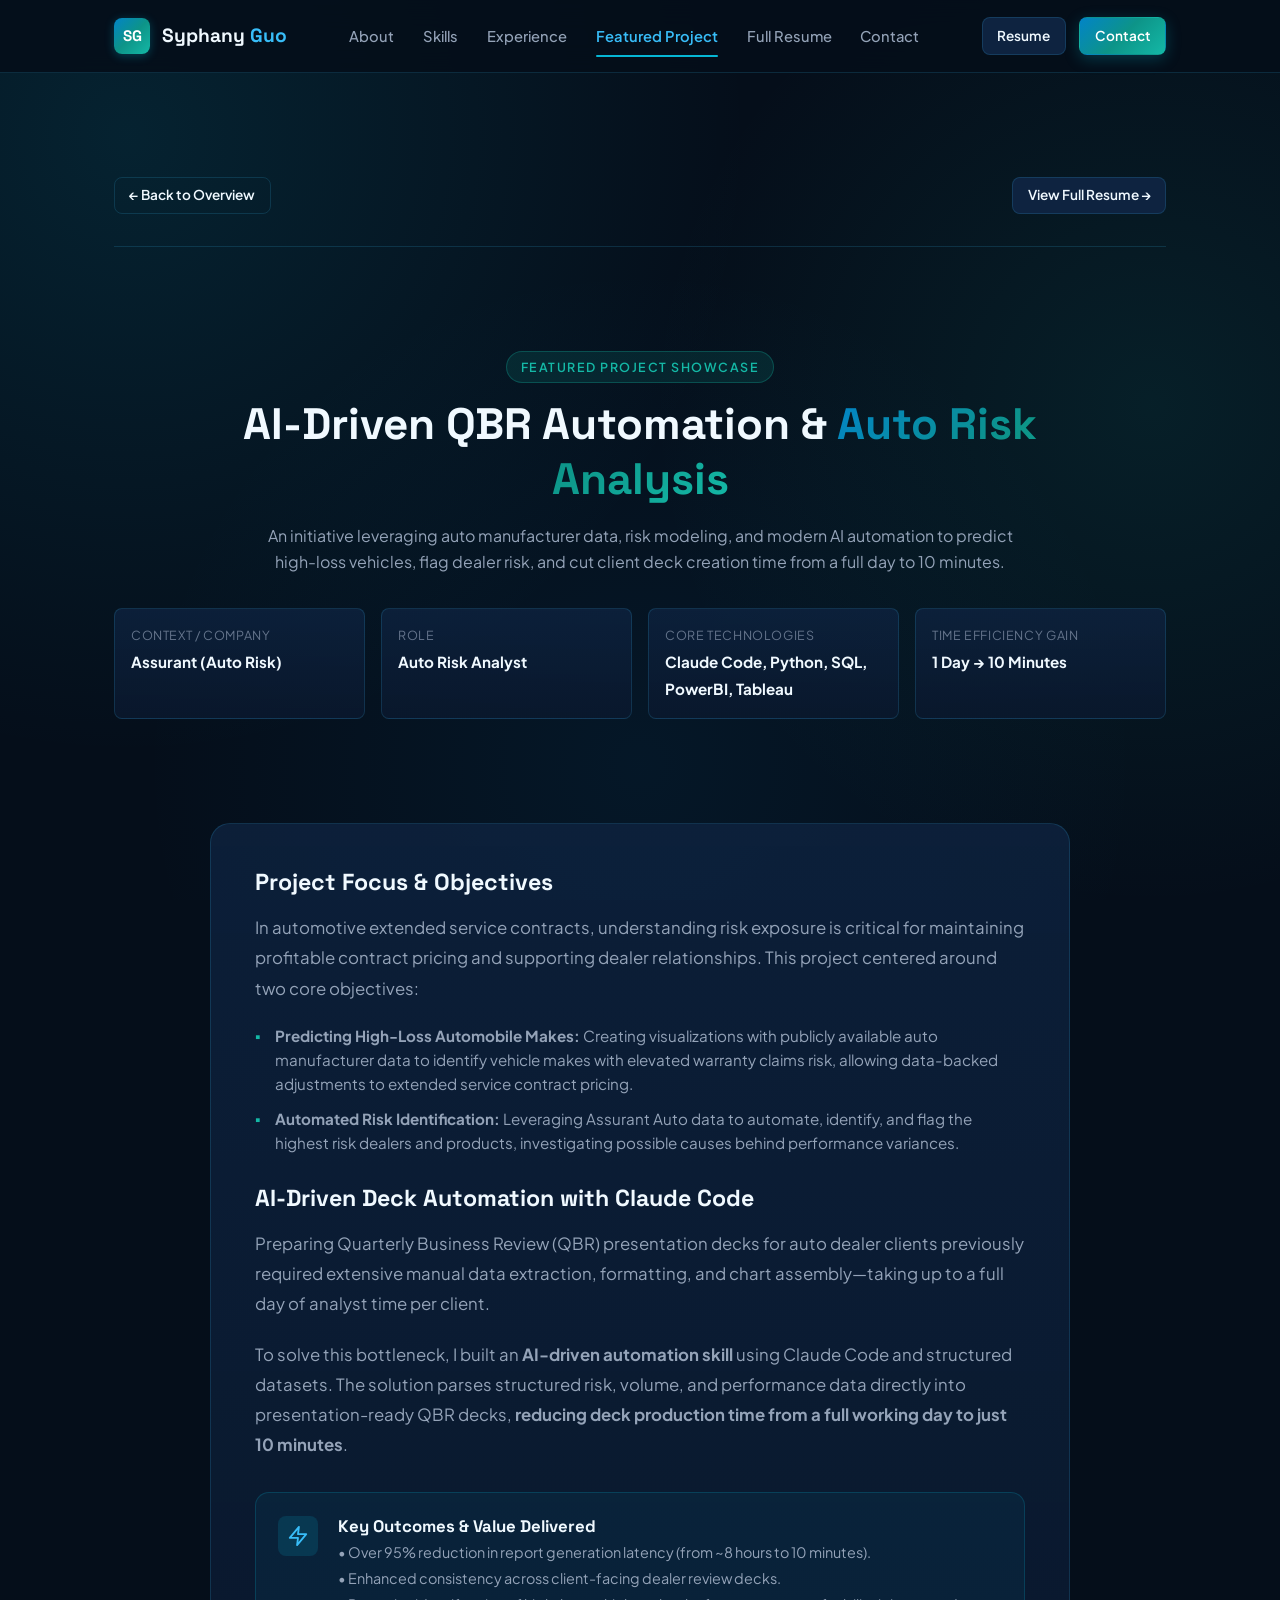
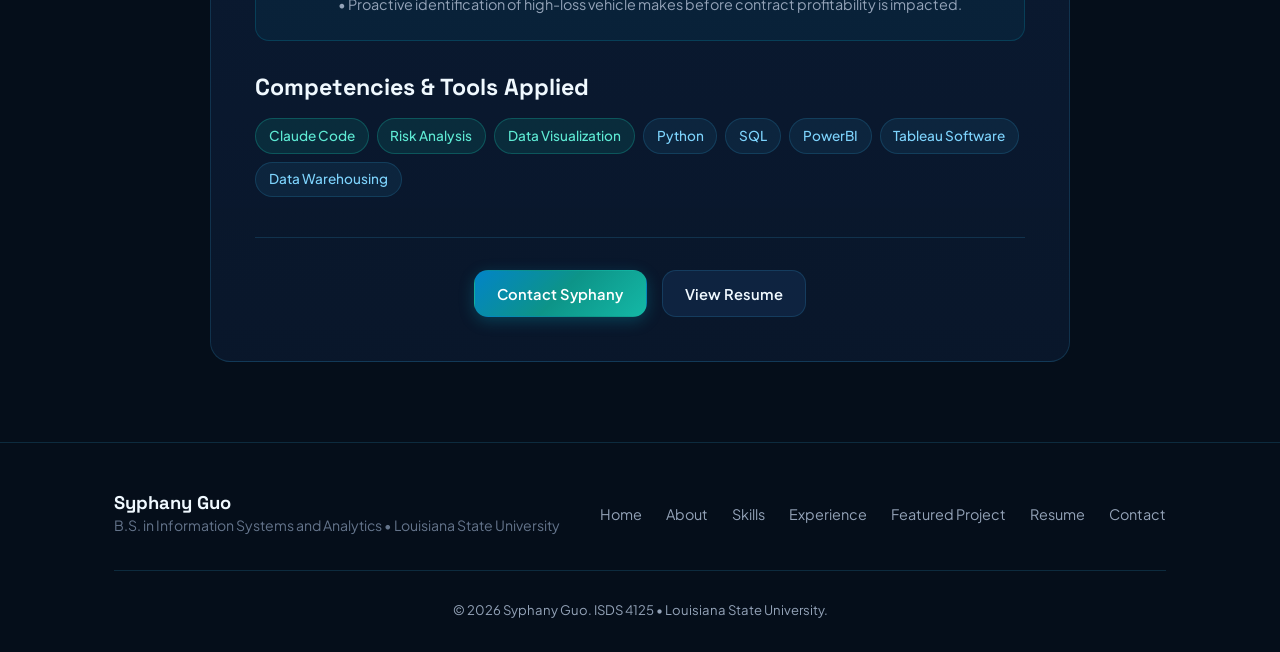
==== commit 81832f26: "Update name: change all instances of 'Sy Phany Guo' to 'Syphany Guo'" ====
--- a/project.html
+++ b/project.html
@@ -3,10 +3,10 @@
 <head>
   <meta charset="UTF-8">
   <meta name="viewport" content="width=device-width, initial-scale=1.0">
-  <meta name="description" content="Project Showcase: AI-Driven QBR Automation & Auto Risk Analysis Engine by Sy Phany Guo - Highlighting abilities in Risk Analysis, Data Visualization, Claude Code, Python, and SQL.">
-  <meta name="keywords" content="Sy Phany Guo, Project Showcase, Assurant, Auto Risk Analyst, QBR Automation, Claude Code, PowerBI, Tableau, Python, SQL">
-  <meta name="author" content="Sy Phany Guo">
-  <title>Project Showcase | Sy Phany Guo</title>
+  <meta name="description" content="Project Showcase: AI-Driven QBR Automation & Auto Risk Analysis Engine by Syphany Guo - Highlighting abilities in Risk Analysis, Data Visualization, Claude Code, Python, and SQL.">
+  <meta name="keywords" content="Syphany Guo, Project Showcase, Assurant, Auto Risk Analyst, QBR Automation, Claude Code, PowerBI, Tableau, Python, SQL">
+  <meta name="author" content="Syphany Guo">
+  <title>Project Showcase | Syphany Guo</title>
   <link rel="stylesheet" href="styles.css">
   <link rel="icon" href="data:image/svg+xml,<svg xmlns=%22http://www.w3.org/2000/svg%22 viewBox=%220 0 100 100%22><text y=%22.9em%22 font-size=%2290%22>🌊</text></svg>">
 </head>
@@ -17,7 +17,7 @@
     <div class="container nav-container">
       <a href="index.html" class="brand-logo" id="brand-logo-link">
         <span class="brand-badge">SG</span>
-        <span class="brand-text">Sy Phany <span>Guo</span></span>
+        <span class="brand-text">Syphany <span>Guo</span></span>
       </a>
 
       <!-- Navigation Links -->
@@ -133,7 +133,7 @@
 
         <div style="margin-top: 2.5rem; text-align: center; border-top: 1px solid var(--ocean-border); padding-top: 2rem;">
           <a href="index.html#contact" class="btn btn-primary" style="margin-right: 0.75rem;">
-            Contact Sy Phany
+            Contact Syphany
           </a>
           <a href="resume.html" class="btn btn-secondary">
             View Resume
@@ -149,7 +149,7 @@
     <div class="container">
       <div class="footer-inner">
         <div class="footer-brand">
-          <h3>Sy Phany Guo</h3>
+          <h3>Syphany Guo</h3>
           <p>B.S. in Information Systems and Analytics • Louisiana State University</p>
         </div>
 
@@ -165,7 +165,7 @@
       </div>
 
       <div class="footer-bottom">
-        <p>&copy; 2026 Sy Phany Guo. ISDS 4125 • Louisiana State University.</p>
+        <p>&copy; 2026 Syphany Guo. ISDS 4125 • Louisiana State University.</p>
       </div>
     </div>
   </footer>
--- a/styles.css
+++ b/styles.css
@@ -1,5 +1,5 @@
 /* ==========================================================================
-   SY PHANY GUO PORTFOLIO - OCEAN THEME STYLESHEET
+   SYPHANY GUO PORTFOLIO - OCEAN THEME STYLESHEET
    Clean, modern, oceanic palette (deep marine, teal, seafoam, aqua)
    ========================================================================== */
 
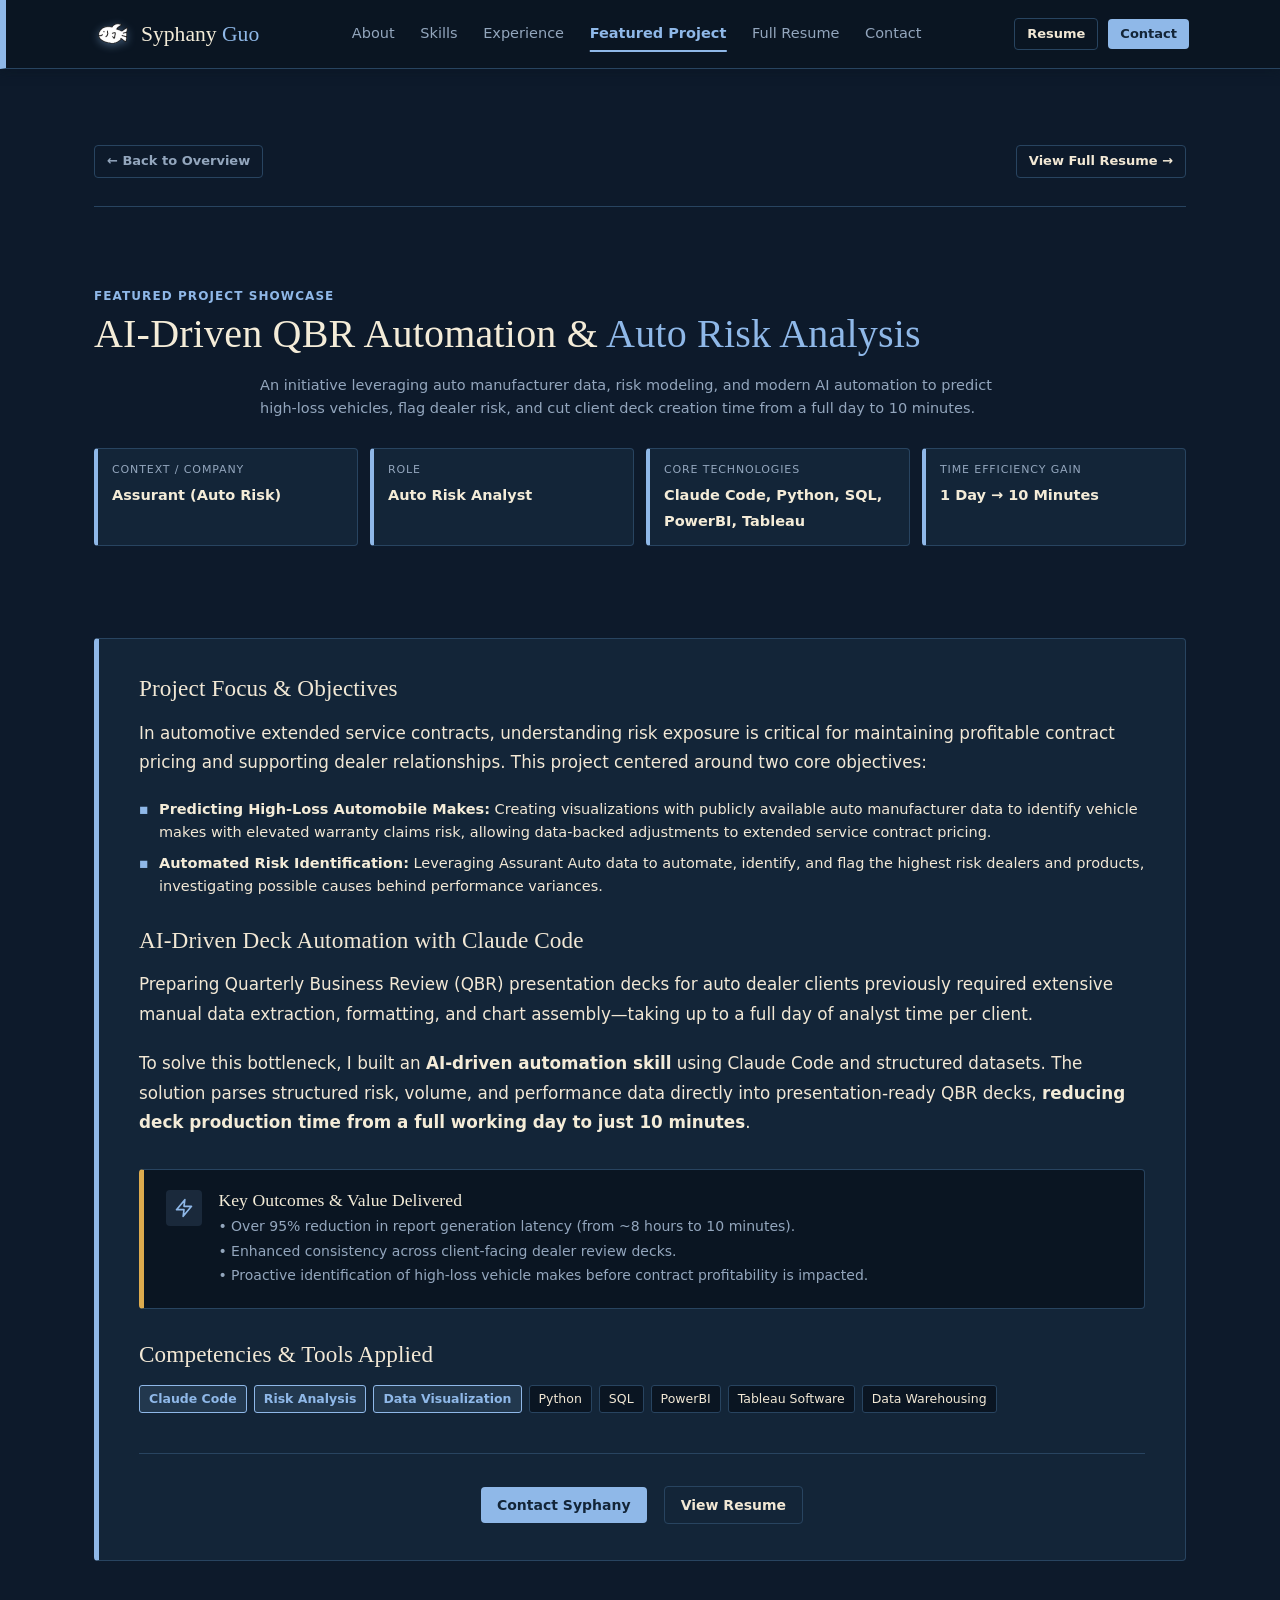
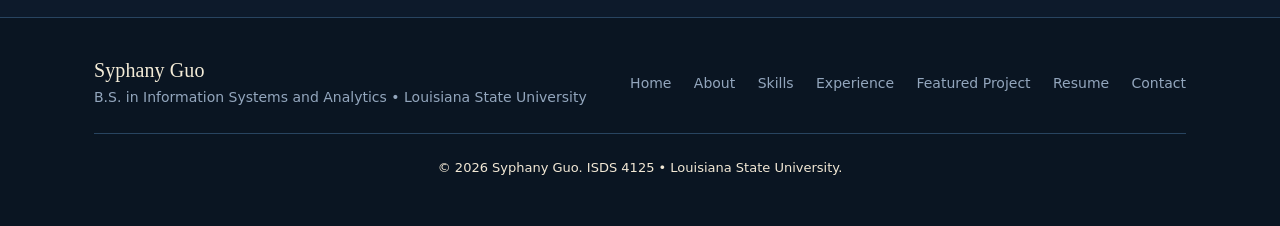
==== commit 3c9ecae6: "theme and content updates" ====
--- a/project.html
+++ b/project.html
@@ -8,7 +8,8 @@
   <meta name="author" content="Syphany Guo">
   <title>Project Showcase | Syphany Guo</title>
   <link rel="stylesheet" href="styles.css">
-  <link rel="icon" href="data:image/svg+xml,<svg xmlns=%22http://www.w3.org/2000/svg%22 viewBox=%220 0 100 100%22><text y=%22.9em%22 font-size=%2290%22>🌊</text></svg>">
+  <link rel="icon" type="image/png" href="images/brand-icon.png">
+  <link rel="apple-touch-icon" href="images/brand-icon.png">
 </head>
 <body>
 
@@ -16,7 +17,7 @@
   <header class="site-header" id="site-header">
     <div class="container nav-container">
       <a href="index.html" class="brand-logo" id="brand-logo-link">
-        <span class="brand-badge">SG</span>
+        <img src="images/brand-icon.png" alt="Syphany Guo Logo" class="brand-icon">
         <span class="brand-text">Syphany <span>Guo</span></span>
       </a>
 
@@ -28,6 +29,7 @@
         <a href="project.html" class="nav-link active" id="nav-project">Featured Project</a>
         <a href="resume.html" class="nav-link" id="nav-resume">Full Resume</a>
         <a href="index.html#contact" class="nav-link" id="nav-contact">Contact</a>
+        <span class="nav-indicator" id="nav-indicator" aria-hidden="true"></span>
       </nav>
 
       <div class="nav-cta-group">
@@ -173,6 +175,9 @@
   <script>
     const toggleBtn = document.getElementById('mobile-toggle-btn');
     const navLinks = document.getElementById('primary-navigation');
+    const indicator = document.getElementById('nav-indicator');
+    const allLinks = Array.from(navLinks.querySelectorAll('.nav-link'));
+    const activeLink = document.querySelector('.nav-link.active') || document.getElementById('nav-project');
 
     if (toggleBtn && navLinks) {
       toggleBtn.addEventListener('click', () => {
@@ -181,6 +186,32 @@
         navLinks.classList.toggle('active');
       });
     }
+
+    function positionIndicator(target) {
+      if (!target || !indicator || window.innerWidth <= 768) {
+        if (indicator) indicator.classList.remove('visible');
+        return;
+      }
+      const navRect = navLinks.getBoundingClientRect();
+      const linkRect = target.getBoundingClientRect();
+      const offset = linkRect.left - navRect.left;
+      const width = linkRect.width;
+
+      indicator.style.transform = `translateX(${offset}px)`;
+      indicator.style.width = `${width}px`;
+      indicator.classList.add('visible');
+    }
+
+    allLinks.forEach(link => {
+      link.addEventListener('mouseenter', () => positionIndicator(link));
+    });
+    navLinks.addEventListener('mouseleave', () => positionIndicator(activeLink));
+    window.addEventListener('resize', () => positionIndicator(activeLink));
+    window.addEventListener('DOMContentLoaded', () => positionIndicator(activeLink));
+    if (document.fonts && document.fonts.ready) {
+      document.fonts.ready.then(() => positionIndicator(activeLink));
+    }
+    setTimeout(() => positionIndicator(activeLink), 60);
   </script>
 </body>
 </html>
--- a/styles.css
+++ b/styles.css
@@ -1,53 +1,87 @@
 /* ==========================================================================
-   SYPHANY GUO PORTFOLIO - OCEAN THEME STYLESHEET
-   Clean, modern, oceanic palette (deep marine, teal, seafoam, aqua)
-   ========================================================================== */
-
-@import url('https://fonts.googleapis.com/css2?family=Plus+Jakarta+Sans:wght@300;400;500;600;700;800&family=Space+Grotesk:wght@500;600;700&display=swap');
+   SYPHANY GUO PORTFOLIO - FISHYLIST DESIGN SYSTEM
+   Directly modeled on github.com/sguoassurant/FishyList
+   
+   Core Variables & Palette:
+     --bg:       #0d1a2b  (Deep navy canvas)
+     --card:     #132538  (Task card surface)
+     --navy:     #0a1522  (Header, callouts & footer background)
+     --ink:      #f2e8d5  (Warm parchment cream body text)
+     --ink-head: #f4ecd8  (Warm ivory display text)
+     --muted:    #93a6bd  (Slate blue-gray text)
+     --line:     #284460  (Crisp slate navy borders)
+     --line-alt: #33506e  (Divider line)
+     --blue:     #8fb8e8  (Powder blue primary accent)
+     --today:    #ddab4e  (Warm golden amber highlight)
+     --ok:       #6fc79a  (Soft sage mint)
+     --overdue:  #e8907a  (Coral peach)
+   
+   Typography:
+     Display/Headings: "Bookman Old Style", "Cambria Math", Cambria, Georgia, serif
+     Titles/Headers:   Century, "Century Schoolbook", Cambria, Georgia, serif
+     Body/UI:          "Segoe UI", system-ui, -apple-system, sans-serif
+   
+   Box Shapes:
+     Rectilinear 4px borders with signature 4px-6px thick left-edge accent borders.
+   ========================================================================== */
 
 :root {
-  /* Ocean Color Palette */
-  --ocean-abyss: #050e1a;         /* Deep ocean floor */
-  --ocean-deep: #0a182d;          /* Marine navy */
-  --ocean-mid: #0e2340;           /* Mid ocean */
-  --ocean-surface: #142f54;       /* Card surface */
-  --ocean-surface-hover: #1b3d6c;
-  
-  --ocean-border: rgba(56, 189, 248, 0.16);
-  --ocean-border-light: rgba(56, 189, 248, 0.3);
-  --ocean-border-glow: rgba(20, 184, 166, 0.4);
-
-  /* Accents: Teal, Aquamarine, Seafoam, Sky */
-  --ocean-teal: #0d9488;          /* Deep teal */
-  --ocean-cyan: #06b6d4;          /* Coastal cyan */
-  --ocean-seafoam: #14b8a6;       /* Seafoam */
-  --ocean-aqua: #38bdf8;          /* Clear water blue */
-  --ocean-foam: #e0f2fe;          /* Seafoam white */
-  
-  --ocean-gradient: linear-gradient(135deg, #0284c7 0%, #0d9488 50%, #14b8a6 100%);
-  --ocean-gradient-subtle: linear-gradient(180deg, rgba(14, 35, 64, 0.8) 0%, rgba(10, 24, 45, 0.9) 100%);
-  --ocean-glow: 0 0 25px rgba(6, 182, 212, 0.25);
-
-  /* Text */
-  --text-primary: #f0f9ff;
-  --text-secondary: #94a3b8;
-  --text-muted: #64748b;
-  --text-seafoam: #5eead4;
-  --text-aqua: #7dd3fc;
+  color-scheme: only dark;
+
+  /* FishyList Authentic Palette */
+  --bg: #0d1a2b;
+  --card: #132538;
+  --card-hover: #182e44;
+  --navy: #0a1522;
+  --ink: #f2e8d5;
+  --ink-head: #f4ecd8;
+  --muted: #93a6bd;
+  --line: #284460;
+  --line-alt: #33506e;
+
+  --blue: #8fb8e8;
+  --accent: #8fb8e8;
+  --today: #ddab4e;
+  --ok: #6fc79a;
+  --overdue: #e8907a;
+  --soon: #8fb8e8;
+
+  /* Semantic Theme Mappings */
+  --text-primary: var(--ink);
+  --text-secondary: var(--muted);
+  --text-muted: #748aa2;
+  --text-aqua: var(--blue);
+  --text-seafoam: var(--ok);
+  --text-gold: var(--today);
+
+  --ocean-abyss: var(--bg);
+  --ocean-deep: var(--navy);
+  --ocean-mid: #0a1522;
+  --ocean-surface: var(--card);
+  --ocean-surface-hover: var(--card-hover);
+  --ocean-border: var(--line);
+  --ocean-border-light: var(--line-alt);
+  --ocean-border-glow: rgba(143, 184, 232, 0.35);
+
+  --ocean-teal: #6fc79a;
+  --ocean-cyan: var(--blue);
+  --ocean-seafoam: var(--ok);
+  --ocean-aqua: var(--blue);
+  --ocean-foam: var(--ink);
 
   /* Fonts */
-  --font-heading: 'Space Grotesk', -apple-system, sans-serif;
-  --font-body: 'Plus Jakarta Sans', -apple-system, sans-serif;
-
-  /* Layout */
-  --container-max: 1100px;
-  --container-narrow: 860px;
-  --radius-sm: 8px;
-  --radius-md: 14px;
-  --radius-lg: 20px;
-  --radius-full: 9999px;
-
-  --transition: 0.25s cubic-bezier(0.4, 0, 0.2, 1);
+  --display: "Bookman Old Style", "Cambria Math", Cambria, "Palatino Linotype", Georgia, serif;
+  --font-heading: var(--display);
+  --font-subheading: Century, "Century Schoolbook", Cambria, Georgia, serif;
+  --font-body: "Segoe UI", system-ui, -apple-system, sans-serif;
+
+  /* Box Geometry: Crisp 4px rectilinear corners characteristic of FishyList */
+  --radius-sm: 4px;
+  --radius-md: 4px;
+  --radius-lg: 4px;
+  --radius-full: 4px;
+
+  --transition: 0.12s ease;
 }
 
 /* ==========================================================================
@@ -63,151 +97,159 @@
   font-size: 16px;
   scroll-behavior: smooth;
   scroll-padding-top: 80px;
-  background-color: var(--ocean-abyss);
+  background-color: var(--bg);
 }
 
 body {
-  font-family: var(--font-body);
-  color: var(--text-primary);
-  background-color: var(--ocean-abyss);
-  background-image: 
-    radial-gradient(circle at 10% 15%, rgba(6, 182, 212, 0.12) 0%, transparent 45%),
-    radial-gradient(circle at 90% 45%, rgba(20, 184, 166, 0.1) 0%, transparent 40%),
-    radial-gradient(circle at 50% 85%, rgba(2, 132, 199, 0.08) 0%, transparent 50%);
-  background-attachment: fixed;
-  line-height: 1.65;
+  margin: 0;
+  padding: 0;
+  background: var(--bg);
+  color: var(--ink);
+  font: 16px/1.6 "Segoe UI", system-ui, -apple-system, sans-serif;
+  min-height: 100vh;
+  display: flex;
+  flex-direction: column;
   -webkit-font-smoothing: antialiased;
-  min-height: 100vh;
-  display: flex;
-  flex-direction: column;
 }
 
 ::-webkit-scrollbar {
   width: 8px;
 }
 ::-webkit-scrollbar-track {
-  background: var(--ocean-abyss);
+  background: var(--bg);
 }
 ::-webkit-scrollbar-thumb {
-  background: #142f54;
+  background: var(--line);
   border-radius: 4px;
 }
 ::-webkit-scrollbar-thumb:hover {
-  background: var(--ocean-cyan);
+  background: var(--blue);
 }
 
 h1, h2, h3, h4, h5, h6 {
-  font-family: var(--font-heading);
-  color: var(--text-primary);
-  font-weight: 700;
-  line-height: 1.25;
+  font-family: var(--display);
+  color: var(--ink-head);
+  font-weight: 400;
+  line-height: 1.2;
+  letter-spacing: 0.005em;
+  margin: 0 0 6px;
 }
 
 p {
-  color: var(--text-secondary);
+  color: var(--ink);
+  margin-bottom: 1rem;
 }
 
 a {
   color: inherit;
   text-decoration: none;
-  transition: all var(--transition);
-}
-
-/* ==========================================================================
-   Layout Containers
+  transition: color var(--transition), border-color var(--transition);
+}
+
+button:focus-visible, a:focus-visible, input:focus-visible {
+  outline: 2px solid var(--blue);
+  outline-offset: 2px;
+}
+
+/* ==========================================================================
+   Containers
    ========================================================================== */
 .container {
   width: 100%;
-  max-width: var(--container-max);
+  max-width: 1140px;
   margin: 0 auto;
-  padding: 0 1.5rem;
+  padding: 0 24px;
 }
 
 .container-narrow {
   width: 100%;
-  max-width: var(--container-narrow);
+  max-width: 860px;
   margin: 0 auto;
-  padding: 0 1.5rem;
+  padding: 0 24px;
 }
 
 .section {
-  padding: 5rem 0;
+  padding: 3.5rem 0;
   position: relative;
 }
 
 .section-alt {
-  background: rgba(10, 24, 45, 0.5);
-  border-top: 1px solid var(--ocean-border);
-  border-bottom: 1px solid var(--ocean-border);
-}
-
-/* ==========================================================================
-   Header & Navigation
+  background: rgba(10, 21, 34, 0.5);
+  border-top: 1px solid var(--line);
+  border-bottom: 1px solid var(--line);
+}
+
+/* ==========================================================================
+   Header & Navigation (FishyList Banner Style)
    ========================================================================== */
 .site-header {
   position: sticky;
   top: 0;
   z-index: 1000;
-  background: rgba(5, 14, 26, 0.88);
-  backdrop-filter: blur(14px);
-  -webkit-backdrop-filter: blur(14px);
-  border-bottom: 1px solid var(--ocean-border);
+  background: var(--navy);
+  color: var(--ink-head);
+  border-bottom: 1px solid var(--line);
+  border-left: 6px solid var(--blue);
+  box-shadow: 0 2px 10px rgba(10, 21, 34, 0.6);
 }
 
 .nav-container {
   display: flex;
   align-items: center;
   justify-content: space-between;
-  height: 72px;
+  height: 68px;
 }
 
 .brand-logo {
   display: flex;
   align-items: center;
-  gap: 0.75rem;
-  font-family: var(--font-heading);
-  font-size: 1.2rem;
-  font-weight: 700;
-}
-
-.brand-badge {
-  display: inline-flex;
-  align-items: center;
-  justify-content: center;
-  width: 36px;
-  height: 36px;
-  border-radius: var(--radius-sm);
-  background: var(--ocean-gradient);
-  color: #ffffff;
-  font-weight: 800;
-  font-size: 0.95rem;
-  box-shadow: 0 2px 10px rgba(6, 182, 212, 0.3);
+  gap: 12px;
+  font-family: var(--display);
+  font-size: 1.35rem;
+  font-weight: 400;
+  color: var(--ink-head);
+}
+
+.brand-icon {
+  width: 32px;
+  height: 32px;
+  object-fit: contain;
+  display: inline-block;
+  vertical-align: middle;
+  filter: drop-shadow(0 2px 4px rgba(143, 184, 232, 0.4));
+  transition: transform var(--transition);
+}
+
+.brand-logo:hover .brand-icon {
+  transform: translateY(-2px) scale(1.08) rotate(-4deg);
 }
 
 .brand-text span {
-  color: var(--ocean-aqua);
+  color: var(--blue);
 }
 
 .nav-links {
   display: flex;
   align-items: center;
-  gap: 1.8rem;
+  gap: 1.6rem;
+  position: relative;
 }
 
 .nav-link {
-  font-size: 0.92rem;
+  font-size: 14.5px;
   font-weight: 500;
-  color: var(--text-secondary);
-  padding: 0.3rem 0;
+  color: var(--muted);
+  padding: 6px 0;
   position: relative;
+  transition: color var(--transition);
 }
 
 .nav-link:hover {
-  color: var(--text-primary);
+  color: var(--ink-head);
 }
 
 .nav-link.active {
-  color: var(--ocean-aqua);
+  color: var(--blue);
   font-weight: 600;
 }
 
@@ -218,279 +260,325 @@
   left: 0;
   width: 100%;
   height: 2px;
-  background: var(--ocean-cyan);
-  border-radius: 2px;
+  background: var(--blue);
+}
+
+/* On desktop, hide individual static underlines and use the smooth sliding indicator */
+@media (min-width: 769px) {
+  .nav-link.active::after {
+    display: none !important;
+  }
+}
+
+/* Sliding active indicator bar */
+.nav-indicator {
+  position: absolute;
+  bottom: 0;
+  left: 0;
+  height: 2px;
+  background: var(--blue);
+  pointer-events: none;
+  opacity: 0;
+  transform: translateX(0);
+  width: 0;
+  transition: transform 0.28s cubic-bezier(0.25, 1, 0.5, 1),
+              width 0.28s cubic-bezier(0.25, 1, 0.5, 1),
+              opacity 0.15s ease;
+  z-index: 2;
+}
+
+.nav-indicator.visible {
+  opacity: 1;
+}
+
+@media (max-width: 768px) {
+  .nav-indicator {
+    display: none !important;
+  }
 }
 
 .nav-cta-group {
   display: flex;
   align-items: center;
-  gap: 0.85rem;
+  gap: 10px;
 }
 
 .mobile-menu-toggle {
   display: none;
-  background: transparent;
-  border: 1px solid var(--ocean-border);
-  border-radius: var(--radius-sm);
-  padding: 0.45rem;
-  color: var(--text-primary);
+  background: none;
+  border: 1px solid var(--line);
+  border-radius: 4px;
+  padding: 6px;
+  color: var(--ink);
   cursor: pointer;
 }
 
 .mobile-menu-toggle svg {
-  width: 22px;
-  height: 22px;
+  width: 20px;
+  height: 20px;
   display: block;
 }
 
 /* ==========================================================================
-   Section Headers
+   Section Headers (FishyList Typography & Divider)
    ========================================================================== */
 .section-header {
-  text-align: center;
-  max-width: 650px;
-  margin: 0 auto 3rem auto;
+  text-align: left;
+  max-width: 100%;
+  margin: 0 0 2rem 0;
+  border-bottom: 2px solid var(--line);
+  padding-bottom: 8px;
 }
 
 .section-pretitle {
-  display: inline-block;
-  font-size: 0.78rem;
-  font-weight: 600;
+  display: block;
+  font-size: 12px;
   text-transform: uppercase;
-  letter-spacing: 0.12em;
-  color: var(--ocean-seafoam);
-  background: rgba(20, 184, 166, 0.12);
-  border: 1px solid rgba(20, 184, 166, 0.28);
-  padding: 0.3rem 0.85rem;
-  border-radius: var(--radius-full);
-  margin-bottom: 0.85rem;
+  letter-spacing: 0.09em;
+  color: var(--blue);
+  font-weight: 700;
+  margin-bottom: 4px;
 }
 
 .section-title {
-  font-size: 2.2rem;
-  margin-bottom: 0.75rem;
+  font-size: 1.85rem;
+  font-family: var(--display);
+  font-weight: 400;
+  color: var(--ink-head);
+  margin: 0 0 4px 0;
 }
 
 .section-desc {
-  font-size: 1rem;
-  color: var(--text-secondary);
+  font-size: 14.5px;
+  color: var(--muted);
+  margin: 0;
 }
 
 .text-ocean {
-  background: var(--ocean-gradient);
-  -webkit-background-clip: text;
-  -webkit-text-fill-color: transparent;
-}
-
-/* ==========================================================================
-   Buttons
+  color: var(--blue);
+}
+
+/* ==========================================================================
+   Buttons (FishyList Crisp Rectangles)
    ========================================================================== */
 .btn {
   display: inline-flex;
   align-items: center;
   justify-content: center;
-  gap: 0.5rem;
+  gap: 8px;
   font-family: var(--font-body);
-  font-size: 0.92rem;
+  font-size: 14px;
   font-weight: 600;
-  padding: 0.65rem 1.4rem;
-  border-radius: var(--radius-md);
-  border: 1px solid transparent;
+  padding: 7px 16px;
+  border-radius: 4px;
+  border: 0;
   cursor: pointer;
-  transition: all var(--transition);
+  transition: background var(--transition), color var(--transition), border-color var(--transition);
   text-decoration: none;
   white-space: nowrap;
 }
 
 .btn-primary {
-  background: var(--ocean-gradient);
-  color: #ffffff;
-  box-shadow: 0 4px 15px rgba(6, 182, 212, 0.25);
+  background: var(--blue);
+  color: var(--card);
 }
 
 .btn-primary:hover {
-  transform: translateY(-2px);
-  box-shadow: 0 6px 20px rgba(6, 182, 212, 0.4);
-  color: #ffffff;
+  background: #a4c7f0;
+  color: #0a1522;
 }
 
 .btn-secondary {
-  background: var(--ocean-mid);
-  color: var(--text-primary);
-  border-color: var(--ocean-border);
+  background: transparent;
+  color: var(--ink);
+  border: 1px solid var(--line);
 }
 
 .btn-secondary:hover {
-  background: var(--ocean-surface);
-  border-color: var(--ocean-cyan);
-  transform: translateY(-2px);
+  background: rgba(143, 184, 232, 0.1);
+  border-color: var(--blue);
+  color: var(--blue);
 }
 
 .btn-outline {
   background: transparent;
-  color: var(--text-primary);
-  border-color: var(--ocean-border);
+  color: var(--muted);
+  border: 1px solid var(--line);
 }
 
 .btn-outline:hover {
-  background: rgba(6, 182, 212, 0.08);
-  border-color: var(--ocean-aqua);
-  color: var(--ocean-aqua);
+  color: var(--ink-head);
+  border-color: var(--blue);
+  background: rgba(143, 184, 232, 0.08);
 }
 
 .btn-sm {
-  padding: 0.4rem 0.9rem;
-  font-size: 0.85rem;
-  border-radius: var(--radius-sm);
+  padding: 5px 12px;
+  font-size: 13px;
+  border-radius: 4px;
 }
 
 .btn-lg {
-  padding: 0.8rem 1.75rem;
-  font-size: 1rem;
-}
-
-/* ==========================================================================
-   Hero Section (Clean, Typographic, No fake portraits)
+  padding: 9px 20px;
+  font-size: 15px;
+}
+
+/* ==========================================================================
+   Hero Section (FishyList Banner Box Shape)
    ========================================================================== */
 .hero-clean {
-  padding: 5rem 0 4rem 0;
-  text-align: center;
+  background: var(--card);
+  border: 1px solid var(--line);
+  border-left: 6px solid var(--blue);
+  border-radius: 4px;
+  padding: 2.75rem 2.5rem;
+  margin-top: 2rem;
+  margin-bottom: 2rem;
+  text-align: left;
 }
 
 .hero-badge-pill {
   display: inline-flex;
   align-items: center;
-  gap: 0.5rem;
-  padding: 0.35rem 0.9rem;
-  background: rgba(6, 182, 212, 0.1);
-  border: 1px solid rgba(6, 182, 212, 0.25);
-  border-radius: var(--radius-full);
-  font-size: 0.85rem;
-  color: var(--text-aqua);
-  margin-bottom: 1.5rem;
+  gap: 8px;
+  padding: 3px 10px;
+  background: var(--navy);
+  border: 1px solid var(--line);
+  border-radius: 3px;
+  font-size: 12.5px;
+  color: var(--blue);
+  font-weight: 500;
+  margin-bottom: 1.25rem;
 }
 
 .ocean-dot {
-  width: 8px;
-  height: 8px;
+  width: 7px;
+  height: 7px;
   border-radius: 50%;
-  background: var(--ocean-seafoam);
-  box-shadow: 0 0 8px var(--ocean-seafoam);
+  background: var(--today);
 }
 
 .hero-clean-title {
-  font-size: 3.4rem;
-  font-weight: 800;
-  letter-spacing: -0.02em;
-  margin-bottom: 0.85rem;
+  font-size: 2.85rem;
+  font-family: var(--display);
+  font-weight: 400;
+  letter-spacing: 0.005em;
+  color: var(--ink-head);
+  margin-bottom: 0.5rem;
 }
 
 .hero-clean-subtitle {
-  font-size: 1.3rem;
-  color: var(--text-seafoam);
-  font-weight: 600;
-  margin-bottom: 1.5rem;
+  font-size: 1.2rem;
+  color: var(--today);
+  font-family: var(--font-subheading);
+  font-weight: 400;
+  margin-bottom: 1rem;
 }
 
 .hero-clean-bio {
-  font-size: 1.1rem;
-  color: var(--text-secondary);
-  max-width: 680px;
-  margin: 0 auto 2.25rem auto;
+  font-size: 1.05rem;
+  color: var(--ink);
+  max-width: 820px;
+  margin-bottom: 1.75rem;
   line-height: 1.7;
 }
 
 .hero-clean-actions {
   display: flex;
-  justify-content: center;
-  gap: 1rem;
+  justify-content: flex-start;
+  gap: 10px;
   flex-wrap: wrap;
-  margin-bottom: 3rem;
-}
-
+  margin-bottom: 2rem;
+}
+
+/* Hero Summary Cards (Signature FishyList Task Card Silhouette) */
 .hero-resume-summary-strip {
   display: grid;
   grid-template-columns: repeat(3, 1fr);
-  gap: 1.25rem;
-  max-width: 850px;
-  margin: 0 auto;
-  text-align: left;
+  gap: 14px;
+  margin-top: 1.5rem;
+  border-top: 1px solid var(--line);
+  padding-top: 1.5rem;
 }
 
 .hero-summary-card {
-  background: var(--ocean-gradient-subtle);
-  border: 1px solid var(--ocean-border);
-  border-radius: var(--radius-md);
-  padding: 1.4rem;
+  background: var(--navy);
+  border: 1px solid var(--line);
+  border-left: 5px solid var(--blue);
+  border-radius: 4px;
+  padding: 14px 16px;
   transition: all var(--transition);
 }
 
 .hero-summary-card:hover {
-  border-color: var(--ocean-border-light);
-  transform: translateY(-2px);
+  border-left-color: var(--today);
+  background: #0f1e30;
 }
 
 .summary-card-label {
-  font-size: 0.78rem;
+  font-size: 11.5px;
   text-transform: uppercase;
-  letter-spacing: 0.08em;
-  color: var(--ocean-seafoam);
-  font-weight: 600;
-  margin-bottom: 0.4rem;
+  letter-spacing: 0.09em;
+  color: var(--blue);
+  font-weight: 700;
+  margin-bottom: 4px;
 }
 
 .summary-card-val {
-  font-size: 1.05rem;
-  font-weight: 700;
-  color: var(--text-primary);
-  margin-bottom: 0.25rem;
+  font-size: 1.1rem;
+  font-family: var(--font-subheading);
+  font-weight: 400;
+  color: var(--ink-head);
+  margin-bottom: 3px;
 }
 
 .summary-card-sub {
-  font-size: 0.85rem;
-  color: var(--text-muted);
+  font-size: 12.5px;
+  color: var(--muted);
 }
 
 /* ==========================================================================
    About Section
    ========================================================================== */
 .about-box {
-  background: var(--ocean-gradient-subtle);
-  border: 1px solid var(--ocean-border);
-  border-radius: var(--radius-lg);
-  padding: 2.75rem;
+  background: var(--card);
+  border: 1px solid var(--line);
+  border-left: 5px solid var(--blue);
+  border-radius: 4px;
+  padding: 2.25rem 2.5rem;
   max-width: var(--container-narrow);
   margin: 0 auto;
 }
 
 .about-box p {
   font-size: 1.05rem;
-  line-height: 1.8;
+  color: var(--ink);
+  line-height: 1.75;
   margin-bottom: 1.25rem;
 }
 
-.about-box p:last-child {
-  margin-bottom: 0;
+.about-box strong {
+  color: var(--ink-head);
 }
 
 .education-callout {
   display: flex;
   align-items: flex-start;
-  gap: 1.25rem;
-  background: rgba(6, 182, 212, 0.06);
-  border: 1px solid rgba(6, 182, 212, 0.2);
-  border-radius: var(--radius-md);
-  padding: 1.4rem;
+  gap: 16px;
+  background: var(--navy);
+  border: 1px solid var(--line);
+  border-left: 5px solid var(--today);
+  border-radius: 4px;
+  padding: 1.25rem 1.4rem;
   margin: 1.5rem 0;
 }
 
 .edu-icon {
-  width: 40px;
-  height: 40px;
-  border-radius: var(--radius-sm);
-  background: rgba(6, 182, 212, 0.15);
-  color: var(--ocean-aqua);
+  width: 36px;
+  height: 36px;
+  border-radius: 4px;
+  background: rgba(143, 184, 232, 0.12);
+  color: var(--blue);
   display: flex;
   align-items: center;
   justify-content: center;
@@ -498,155 +586,176 @@
 }
 
 .edu-icon svg {
-  width: 22px;
-  height: 22px;
+  width: 20px;
+  height: 20px;
 }
 
 .edu-text h4 {
-  font-size: 1.05rem;
-  margin-bottom: 0.2rem;
+  font-size: 1.1rem;
+  font-family: var(--font-subheading);
+  color: var(--ink-head);
+  margin-bottom: 3px;
 }
 
 .edu-text p {
-  font-size: 0.9rem !important;
-  color: var(--text-secondary);
+  font-size: 14px !important;
+  color: var(--muted) !important;
   margin-bottom: 0 !important;
 }
 
 /* ==========================================================================
-   Skills Grid (Direct from Resume)
+   Skills Grid (FishyList Box Shapes)
    ========================================================================== */
 .skills-container {
   display: grid;
   grid-template-columns: repeat(auto-fit, minmax(280px, 1fr));
-  gap: 1.5rem;
+  gap: 16px;
 }
 
 .ocean-card {
-  background: var(--ocean-gradient-subtle);
-  border: 1px solid var(--ocean-border);
-  border-radius: var(--radius-md);
-  padding: 1.75rem;
+  background: var(--card);
+  border: 1px solid var(--line);
+  border-left: 5px solid var(--line);
+  border-radius: 4px;
+  padding: 1.5rem 1.6rem;
   transition: all var(--transition);
 }
 
 .ocean-card:hover {
-  border-color: var(--ocean-border-light);
-  transform: translateY(-3px);
-  box-shadow: 0 8px 25px rgba(2, 132, 199, 0.15);
+  border-color: var(--line-alt);
+  border-left-color: var(--blue);
+  background: var(--card-hover);
 }
 
 .card-title-group {
   display: flex;
   align-items: center;
-  gap: 0.75rem;
+  gap: 10px;
   margin-bottom: 1.25rem;
-  padding-bottom: 0.85rem;
-  border-bottom: 1px solid var(--ocean-border);
+  padding-bottom: 8px;
+  border-bottom: 1px solid var(--line);
 }
 
 .card-title-group svg {
-  width: 20px;
-  height: 20px;
-  color: var(--ocean-seafoam);
+  width: 18px;
+  height: 18px;
+  color: var(--blue);
 }
 
 .card-title-group h3 {
-  font-size: 1.15rem;
+  font-size: 1.1rem;
+  font-family: var(--font-subheading);
+  color: var(--ink-head);
+  margin: 0;
 }
 
 .pill-group {
   display: flex;
   flex-wrap: wrap;
-  gap: 0.5rem;
+  gap: 7px;
 }
 
 .pill {
   display: inline-flex;
   align-items: center;
-  font-size: 0.85rem;
+  font-size: 12.5px;
   font-weight: 500;
-  padding: 0.35rem 0.8rem;
-  border-radius: var(--radius-full);
-  background: rgba(56, 189, 248, 0.08);
-  border: 1px solid var(--ocean-border);
-  color: var(--text-aqua);
+  padding: 3px 9px;
+  border-radius: 3px;
+  background: var(--navy);
+  border: 1px solid var(--line);
+  color: var(--ink);
+  transition: all var(--transition);
+}
+
+.pill:hover {
+  border-color: var(--blue);
+  color: var(--blue);
 }
 
 .pill-highlight {
-  background: rgba(20, 184, 166, 0.12);
-  border-color: rgba(20, 184, 166, 0.3);
-  color: var(--text-seafoam);
-}
-
-/* ==========================================================================
-   Experience Timeline (Direct from Resume)
+  background: rgba(143, 184, 232, 0.12);
+  border-color: var(--blue);
+  color: var(--blue);
+  font-weight: 600;
+}
+
+/* ==========================================================================
+   Experience Timeline (FishyList Task Cards)
    ========================================================================== */
 .exp-list {
   display: flex;
   flex-direction: column;
-  gap: 1.75rem;
+  gap: 14px;
   max-width: var(--container-narrow);
   margin: 0 auto;
 }
 
 .exp-card {
-  background: var(--ocean-gradient-subtle);
-  border: 1px solid var(--ocean-border);
-  border-radius: var(--radius-md);
-  padding: 2rem;
+  background: var(--card);
+  border: 1px solid var(--line);
+  border-left: 5px solid var(--line);
+  border-radius: 4px;
+  padding: 1.5rem 1.75rem;
   transition: all var(--transition);
 }
 
 .exp-card:hover {
-  border-color: var(--ocean-border-light);
-  transform: translateY(-2px);
+  border-color: var(--line-alt);
+  border-left-color: var(--blue);
+  background: var(--card-hover);
+}
+
+.exp-card:first-child {
+  border-left-color: var(--blue); /* Pinned/High-priority item style */
 }
 
 .exp-header {
   display: flex;
   justify-content: space-between;
-  align-items: flex-start;
+  align-items: baseline;
   flex-wrap: wrap;
-  gap: 0.5rem;
-  margin-bottom: 0.5rem;
+  gap: 8px;
+  margin-bottom: 4px;
 }
 
 .exp-role {
   font-size: 1.2rem;
-  font-weight: 700;
-  color: var(--text-primary);
+  font-family: var(--font-subheading);
+  font-weight: 400;
+  color: var(--ink-head);
 }
 
 .exp-company {
-  font-size: 0.95rem;
-  color: var(--ocean-aqua);
+  font-size: 14px;
+  color: var(--blue);
   font-weight: 600;
-  margin-bottom: 1rem;
+  margin-bottom: 12px;
 }
 
 .exp-dates {
-  font-size: 0.82rem;
-  color: var(--text-seafoam);
-  background: rgba(20, 184, 166, 0.1);
-  border: 1px solid rgba(20, 184, 166, 0.25);
-  padding: 0.25rem 0.75rem;
-  border-radius: var(--radius-full);
+  font-size: 12px;
+  color: var(--blue);
+  background: rgba(143, 184, 232, 0.1);
+  border: 1px solid var(--line);
+  padding: 2px 8px;
+  border-radius: 3px;
   font-weight: 600;
+  font-variant-numeric: tabular-nums;
 }
 
 .exp-bullets {
   list-style: none;
   display: flex;
   flex-direction: column;
-  gap: 0.65rem;
+  gap: 8px;
 }
 
 .exp-bullets li {
   position: relative;
   padding-left: 1.25rem;
-  font-size: 0.95rem;
-  color: var(--text-secondary);
+  font-size: 14.5px;
+  color: var(--ink);
   line-height: 1.6;
 }
 
@@ -654,38 +763,42 @@
   content: '▪';
   position: absolute;
   left: 0;
-  color: var(--ocean-seafoam);
-}
-
-/* ==========================================================================
-   Project Teaser (From Resume)
+  color: var(--blue);
+}
+
+/* ==========================================================================
+   Project Teaser (FishyList Banner Box)
    ========================================================================== */
 .project-teaser-box {
-  background: var(--ocean-gradient-subtle);
-  border: 1px solid var(--ocean-border);
-  border-radius: var(--radius-lg);
-  padding: 2.5rem;
+  background: var(--card);
+  border: 1px solid var(--line);
+  border-left: 6px solid var(--today);
+  border-radius: 4px;
+  padding: 2.25rem 2.5rem;
   max-width: var(--container-narrow);
   margin: 0 auto;
 }
 
 .project-teaser-badge {
-  font-size: 0.8rem;
-  color: var(--ocean-seafoam);
+  font-size: 12px;
+  color: var(--today);
   text-transform: uppercase;
-  letter-spacing: 0.08em;
+  letter-spacing: 0.09em;
   font-weight: 700;
-  margin-bottom: 0.5rem;
+  margin-bottom: 6px;
 }
 
 .project-teaser-title {
-  font-size: 1.65rem;
-  margin-bottom: 1rem;
+  font-size: 1.75rem;
+  font-family: var(--display);
+  font-weight: 400;
+  color: var(--ink-head);
+  margin-bottom: 12px;
 }
 
 .project-teaser-desc {
-  font-size: 1rem;
-  color: var(--text-secondary);
+  font-size: 15px;
+  color: var(--ink);
   line-height: 1.7;
   margin-bottom: 1.5rem;
 }
@@ -696,7 +809,7 @@
 .contact-ocean-grid {
   display: grid;
   grid-template-columns: 1fr 1fr;
-  gap: 2rem;
+  gap: 14px;
   max-width: var(--container-narrow);
   margin: 0 auto;
 }
@@ -704,26 +817,27 @@
 .contact-method-card {
   display: flex;
   align-items: center;
-  gap: 1.25rem;
-  padding: 1.25rem 1.5rem;
-  background: var(--ocean-gradient-subtle);
-  border: 1px solid var(--ocean-border);
-  border-radius: var(--radius-md);
+  gap: 14px;
+  padding: 1.1rem 1.3rem;
+  background: var(--card);
+  border: 1px solid var(--line);
+  border-left: 5px solid var(--line);
+  border-radius: 4px;
   transition: all var(--transition);
 }
 
 .contact-method-card:hover {
-  border-color: var(--ocean-aqua);
-  background: var(--ocean-surface);
-  transform: translateY(-2px);
+  border-color: var(--line-alt);
+  border-left-color: var(--blue);
+  background: var(--card-hover);
 }
 
 .contact-method-icon {
-  width: 44px;
-  height: 44px;
-  border-radius: var(--radius-sm);
-  background: rgba(6, 182, 212, 0.12);
-  color: var(--ocean-aqua);
+  width: 40px;
+  height: 40px;
+  border-radius: 4px;
+  background: rgba(143, 184, 232, 0.12);
+  color: var(--blue);
   display: flex;
   align-items: center;
   justify-content: center;
@@ -731,22 +845,27 @@
 }
 
 .contact-method-icon svg {
-  width: 22px;
-  height: 22px;
+  width: 20px;
+  height: 20px;
 }
 
 .contact-method-info h4 {
-  font-size: 0.82rem;
+  font-size: 11.5px;
   text-transform: uppercase;
-  letter-spacing: 0.06em;
-  color: var(--text-muted);
-  margin-bottom: 0.2rem;
+  letter-spacing: 0.08em;
+  color: var(--muted);
+  margin-bottom: 2px;
 }
 
 .contact-method-info a, .contact-method-info p {
-  font-size: 0.98rem;
+  font-size: 15px;
   font-weight: 600;
-  color: var(--text-primary);
+  color: var(--ink);
+  margin: 0;
+}
+
+.contact-method-info a:hover {
+  color: var(--blue);
 }
 
 /* ==========================================================================
@@ -756,51 +875,54 @@
   display: flex;
   justify-content: space-between;
   align-items: center;
-  padding: 1.5rem 0 2rem 0;
-  border-bottom: 1px solid var(--ocean-border);
-  margin-bottom: 2.5rem;
+  padding: 1.25rem 0 1.75rem 0;
+  border-bottom: 1px solid var(--line);
+  margin-bottom: 2rem;
   flex-wrap: wrap;
-  gap: 1rem;
+  gap: 12px;
 }
 
 .resume-paper {
-  background: var(--ocean-gradient-subtle);
-  border: 1px solid var(--ocean-border);
-  border-radius: var(--radius-lg);
-  padding: 3rem;
-  margin-bottom: 3.5rem;
-  box-shadow: 0 10px 30px rgba(5, 14, 26, 0.5);
+  background: var(--card);
+  border: 1px solid var(--line);
+  border-left: 6px solid var(--blue);
+  border-radius: 4px;
+  padding: 2.75rem;
+  margin-bottom: 3rem;
 }
 
 .resume-header {
-  border-bottom: 2px solid var(--ocean-border);
-  padding-bottom: 1.75rem;
-  margin-bottom: 2rem;
+  border-bottom: 2px solid var(--line);
+  padding-bottom: 1.5rem;
+  margin-bottom: 1.75rem;
 }
 
 .resume-name {
   font-size: 2.5rem;
-  font-weight: 800;
-  margin-bottom: 0.35rem;
+  font-family: var(--display);
+  font-weight: 400;
+  color: var(--ink-head);
+  margin-bottom: 4px;
 }
 
 .resume-title-line {
   font-size: 1.15rem;
-  font-weight: 600;
-  color: var(--ocean-seafoam);
-  margin-bottom: 1rem;
+  font-family: var(--font-subheading);
+  font-weight: 400;
+  color: var(--today);
+  margin-bottom: 12px;
 }
 
 .resume-contact-row {
   display: flex;
   flex-wrap: wrap;
   gap: 1.5rem;
-  font-size: 0.9rem;
-  color: var(--text-secondary);
+  font-size: 14px;
+  color: var(--muted);
 }
 
 .resume-contact-row a {
-  color: var(--ocean-aqua);
+  color: var(--blue);
 }
 
 .resume-contact-row a:hover {
@@ -808,7 +930,7 @@
 }
 
 .resume-section {
-  margin-bottom: 2.25rem;
+  margin-bottom: 2rem;
 }
 
 .resume-section:last-child {
@@ -816,20 +938,21 @@
 }
 
 .resume-section-heading {
-  font-size: 1.15rem;
+  font-size: 12.5px;
   text-transform: uppercase;
-  letter-spacing: 0.08em;
-  color: var(--ocean-aqua);
-  display: flex;
-  align-items: center;
-  gap: 0.6rem;
+  letter-spacing: 0.09em;
+  color: var(--blue);
+  font-weight: 700;
+  display: flex;
+  align-items: center;
+  gap: 8px;
   margin-bottom: 1.25rem;
-  padding-bottom: 0.4rem;
-  border-bottom: 1px solid var(--ocean-border);
+  padding-bottom: 6px;
+  border-bottom: 2px solid var(--line);
 }
 
 .resume-entry {
-  margin-bottom: 1.5rem;
+  margin-bottom: 1.4rem;
 }
 
 .resume-entry:last-child {
@@ -841,41 +964,47 @@
   justify-content: space-between;
   align-items: baseline;
   flex-wrap: wrap;
-  gap: 0.4rem;
-  margin-bottom: 0.25rem;
+  gap: 8px;
+  margin-bottom: 3px;
 }
 
 .resume-role {
-  font-size: 1.1rem;
-  font-weight: 700;
-  color: var(--text-primary);
+  font-size: 1.15rem;
+  font-family: var(--font-subheading);
+  font-weight: 400;
+  color: var(--ink-head);
 }
 
 .resume-dates {
-  font-size: 0.85rem;
-  color: var(--text-seafoam);
+  font-size: 12px;
+  color: var(--blue);
+  background: rgba(143, 184, 232, 0.1);
+  border: 1px solid var(--line);
+  padding: 2px 8px;
+  border-radius: 3px;
   font-weight: 600;
+  font-variant-numeric: tabular-nums;
 }
 
 .resume-subline {
-  font-size: 0.92rem;
-  color: var(--ocean-aqua);
+  font-size: 14px;
+  color: var(--blue);
   font-weight: 500;
-  margin-bottom: 0.6rem;
+  margin-bottom: 8px;
 }
 
 .resume-bullets {
   list-style: none;
   display: flex;
   flex-direction: column;
-  gap: 0.45rem;
+  gap: 7px;
 }
 
 .resume-bullets li {
   position: relative;
   padding-left: 1.25rem;
-  font-size: 0.93rem;
-  color: var(--text-secondary);
+  font-size: 14px;
+  color: var(--ink);
   line-height: 1.6;
 }
 
@@ -883,50 +1012,53 @@
   content: '▪';
   position: absolute;
   left: 0;
-  color: var(--ocean-seafoam);
+  color: var(--blue);
 }
 
 /* ==========================================================================
    Dedicated Project Page
    ========================================================================== */
 .project-detail-hero {
-  padding: 4rem 0 2.5rem 0;
-  text-align: center;
+  padding: 3rem 0 2rem 0;
+  text-align: left;
 }
 
 .project-detail-hero h1 {
-  font-size: 2.75rem;
-  max-width: 800px;
-  margin: 0 auto 1rem auto;
+  font-size: 2.5rem;
+  font-family: var(--display);
+  font-weight: 400;
+  color: var(--ink-head);
+  margin-bottom: 1rem;
 }
 
 .project-specs-grid {
   display: grid;
   grid-template-columns: repeat(auto-fit, minmax(200px, 1fr));
-  gap: 1rem;
-  margin: 2rem 0;
+  gap: 12px;
+  margin: 1.75rem 0;
 }
 
 .spec-item {
-  background: var(--ocean-gradient-subtle);
-  border: 1px solid var(--ocean-border);
-  border-radius: var(--radius-sm);
-  padding: 1rem;
+  background: var(--card);
+  border: 1px solid var(--line);
+  border-left: 4px solid var(--blue);
+  border-radius: 4px;
+  padding: 12px 14px;
   text-align: left;
 }
 
 .spec-item span {
   display: block;
-  font-size: 0.78rem;
+  font-size: 11px;
   text-transform: uppercase;
-  letter-spacing: 0.05em;
-  color: var(--text-muted);
-  margin-bottom: 0.25rem;
+  letter-spacing: 0.08em;
+  color: var(--muted);
+  margin-bottom: 3px;
 }
 
 .spec-item strong {
-  font-size: 0.95rem;
-  color: var(--text-primary);
+  font-size: 14.5px;
+  color: var(--ink-head);
 }
 
 /* ==========================================================================
@@ -934,9 +1066,9 @@
    ========================================================================== */
 .site-footer {
   margin-top: auto;
-  background: var(--ocean-abyss);
-  border-top: 1px solid var(--ocean-border);
-  padding: 3rem 0 2rem 0;
+  background: var(--navy);
+  border-top: 1px solid var(--line);
+  padding: 2.5rem 0 2rem 0;
 }
 
 .footer-inner {
@@ -945,39 +1077,44 @@
   align-items: center;
   flex-wrap: wrap;
   gap: 1.5rem;
-  padding-bottom: 2rem;
-  border-bottom: 1px solid var(--ocean-border);
+  padding-bottom: 1.5rem;
+  border-bottom: 1px solid var(--line);
 }
 
 .footer-brand h3 {
-  font-size: 1.15rem;
+  font-size: 1.25rem;
+  font-family: var(--display);
+  font-weight: 400;
+  color: var(--ink-head);
+  margin-bottom: 4px;
 }
 
 .footer-brand p {
-  font-size: 0.88rem;
-  color: var(--text-muted);
+  font-size: 14px;
+  color: var(--muted);
+  margin: 0;
 }
 
 .footer-links {
   display: flex;
-  gap: 1.5rem;
+  gap: 1.4rem;
   flex-wrap: wrap;
 }
 
 .footer-links a {
-  font-size: 0.9rem;
-  color: var(--text-secondary);
+  font-size: 14px;
+  color: var(--muted);
 }
 
 .footer-links a:hover {
-  color: var(--ocean-aqua);
+  color: var(--blue);
 }
 
 .footer-bottom {
-  padding-top: 1.75rem;
+  padding-top: 1.5rem;
   text-align: center;
-  font-size: 0.82rem;
-  color: var(--text-muted);
+  font-size: 13px;
+  color: var(--muted);
 }
 
 /* ==========================================================================
@@ -985,7 +1122,7 @@
    ========================================================================== */
 @media (max-width: 768px) {
   .hero-clean-title {
-    font-size: 2.4rem;
+    font-size: 2.2rem;
   }
   .nav-links, .nav-cta-group .btn {
     display: none;
@@ -997,12 +1134,11 @@
     display: flex;
     flex-direction: column;
     position: absolute;
-    top: 72px;
+    top: 68px;
     left: 0;
     right: 0;
-    background: rgba(5, 14, 26, 0.98);
-    backdrop-filter: blur(20px);
-    border-bottom: 1px solid var(--ocean-border);
+    background: var(--navy);
+    border-bottom: 1px solid var(--line);
     padding: 1.5rem;
     gap: 1rem;
   }
@@ -1013,7 +1149,7 @@
     grid-template-columns: 1fr;
   }
   .resume-paper {
-    padding: 2rem 1.25rem;
+    padding: 1.5rem;
   }
 }
 
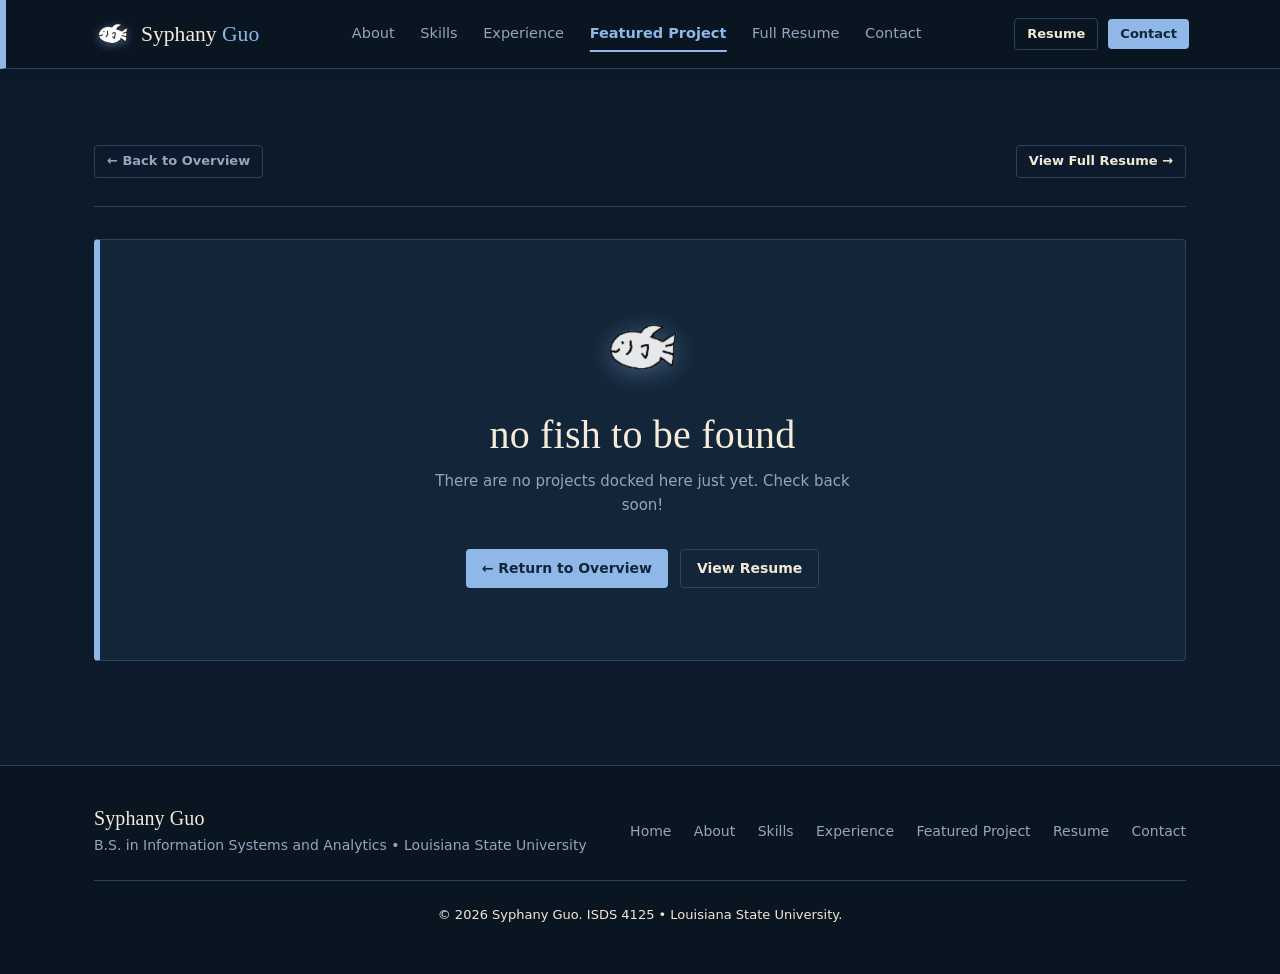
==== commit df57c80f: "project update" ====
--- a/project.html
+++ b/project.html
@@ -59,83 +59,16 @@
         </a>
       </div>
 
-      <!-- Project Hero -->
-      <div class="project-detail-hero">
-        <div class="section-pretitle">Featured Project Showcase</div>
-        <h1>AI-Driven QBR Automation & <span class="text-ocean">Auto Risk Analysis</span></h1>
-        <p class="section-desc" style="max-width: 760px; margin: 0 auto;">
-          An initiative leveraging auto manufacturer data, risk modeling, and modern AI automation to predict high-loss vehicles, flag dealer risk, and cut client deck creation time from a full day to 10 minutes.
+      <!-- No Fish To Be Found Box -->
+      <div class="no-fish-box">
+        <img src="images/brand-icon.png" alt="Fish" class="no-fish-icon">
+        <h1 class="no-fish-title">no fish to be found</h1>
+        <p class="no-fish-sub">
+          There are no projects docked here just yet. Check back soon!
         </p>
-
-        <!-- Project Specifications Grid -->
-        <div class="project-specs-grid">
-          <div class="spec-item">
-            <span>Context / Company</span>
-            <strong>Assurant (Auto Risk)</strong>
-          </div>
-          <div class="spec-item">
-            <span>Role</span>
-            <strong>Auto Risk Analyst</strong>
-          </div>
-          <div class="spec-item">
-            <span>Core Technologies</span>
-            <strong>Claude Code, Python, SQL, PowerBI, Tableau</strong>
-          </div>
-          <div class="spec-item">
-            <span>Time Efficiency Gain</span>
-            <strong>1 Day → 10 Minutes</strong>
-          </div>
-        </div>
-      </div>
-
-      <!-- Project Details Content -->
-      <div class="about-box" style="margin-top: 2rem;">
-        <h2 style="font-size: 1.45rem; margin-bottom: 1rem; color: var(--text-primary);">Project Focus & Objectives</h2>
-        <p>
-          In automotive extended service contracts, understanding risk exposure is critical for maintaining profitable contract pricing and supporting dealer relationships. This project centered around two core objectives:
-        </p>
-        <ul class="exp-bullets" style="margin-bottom: 1.75rem;">
-          <li><strong>Predicting High-Loss Automobile Makes:</strong> Creating visualizations with publicly available auto manufacturer data to identify vehicle makes with elevated warranty claims risk, allowing data-backed adjustments to extended service contract pricing.</li>
-          <li><strong>Automated Risk Identification:</strong> Leveraging Assurant Auto data to automate, identify, and flag the highest risk dealers and products, investigating possible causes behind performance variances.</li>
-        </ul>
-
-        <h2 style="font-size: 1.45rem; margin-bottom: 1rem; color: var(--text-primary);">AI-Driven Deck Automation with Claude Code</h2>
-        <p>
-          Preparing Quarterly Business Review (QBR) presentation decks for auto dealer clients previously required extensive manual data extraction, formatting, and chart assembly—taking up to a full day of analyst time per client.
-        </p>
-        <p>
-          To solve this bottleneck, I built an <strong>AI-driven automation skill</strong> using Claude Code and structured datasets. The solution parses structured risk, volume, and performance data directly into presentation-ready QBR decks, <strong>reducing deck production time from a full working day to just 10 minutes</strong>.
-        </p>
-
-        <div class="education-callout" style="margin: 2rem 0;">
-          <div class="edu-icon">
-            <svg viewBox="0 0 24 24" fill="none" stroke="currentColor" stroke-width="2" stroke-linecap="round" stroke-linejoin="round">
-              <polygon points="13 2 3 14 12 14 11 22 21 10 12 10 13 2"></polygon>
-            </svg>
-          </div>
-          <div class="edu-text">
-            <h4>Key Outcomes & Value Delivered</h4>
-            <p>• Over 95% reduction in report generation latency (from ~8 hours to 10 minutes).</p>
-            <p>• Enhanced consistency across client-facing dealer review decks.</p>
-            <p>• Proactive identification of high-loss vehicle makes before contract profitability is impacted.</p>
-          </div>
-        </div>
-
-        <h2 style="font-size: 1.45rem; margin-bottom: 1rem; color: var(--text-primary);">Competencies & Tools Applied</h2>
-        <div class="pill-group" style="margin-top: 0.75rem;">
-          <span class="pill pill-highlight">Claude Code</span>
-          <span class="pill pill-highlight">Risk Analysis</span>
-          <span class="pill pill-highlight">Data Visualization</span>
-          <span class="pill">Python</span>
-          <span class="pill">SQL</span>
-          <span class="pill">PowerBI</span>
-          <span class="pill">Tableau Software</span>
-          <span class="pill">Data Warehousing</span>
-        </div>
-
-        <div style="margin-top: 2.5rem; text-align: center; border-top: 1px solid var(--ocean-border); padding-top: 2rem;">
-          <a href="index.html#contact" class="btn btn-primary" style="margin-right: 0.75rem;">
-            Contact Syphany
+        <div class="no-fish-actions">
+          <a href="index.html" class="btn btn-primary">
+            ← Return to Overview
           </a>
           <a href="resume.html" class="btn btn-secondary">
             View Resume
--- a/styles.css
+++ b/styles.css
@@ -608,8 +608,8 @@
    ========================================================================== */
 .skills-container {
   display: grid;
-  grid-template-columns: repeat(auto-fit, minmax(280px, 1fr));
-  gap: 16px;
+  grid-template-columns: repeat(2, 1fr);
+  gap: 20px;
 }
 
 .ocean-card {
@@ -767,25 +767,95 @@
 }
 
 /* ==========================================================================
-   Project Teaser (FishyList Banner Box)
-   ========================================================================== */
-.project-teaser-box {
+   Project Box - Coming Soon & Empty State
+   ========================================================================== */
+.project-teaser-box,
+.project-coming-soon-box {
   background: var(--card);
   border: 1px solid var(--line);
   border-left: 6px solid var(--today);
   border-radius: 4px;
-  padding: 2.25rem 2.5rem;
+  padding: 3.5rem 2.5rem;
   max-width: var(--container-narrow);
   margin: 0 auto;
-}
-
+  text-align: center;
+}
+
+.coming-soon-badge,
 .project-teaser-badge {
   font-size: 12px;
   color: var(--today);
   text-transform: uppercase;
   letter-spacing: 0.09em;
   font-weight: 700;
-  margin-bottom: 6px;
+  margin-bottom: 8px;
+}
+
+.coming-soon-title {
+  font-size: 2.6rem;
+  font-family: var(--display);
+  font-weight: 400;
+  color: var(--ink-head);
+  margin: 0 0 10px 0;
+  letter-spacing: 0.005em;
+}
+
+.coming-soon-sub {
+  font-size: 15px;
+  color: var(--muted);
+  max-width: 480px;
+  margin: 0 auto 1.5rem auto;
+  line-height: 1.6;
+}
+
+/* No Fish To Be Found (Actual Project Page) */
+.no-fish-box {
+  background: var(--card);
+  border: 1px solid var(--line);
+  border-left: 6px solid var(--blue);
+  border-radius: 4px;
+  padding: 4.5rem 2rem;
+  max-width: var(--container-narrow);
+  margin: 2rem auto 3rem auto;
+  text-align: center;
+}
+
+.no-fish-icon {
+  width: 72px;
+  height: 72px;
+  object-fit: contain;
+  margin-bottom: 1.25rem;
+  opacity: 0.9;
+  filter: drop-shadow(0 4px 12px rgba(143, 184, 232, 0.4));
+  transition: transform 0.25s ease;
+}
+
+.no-fish-box:hover .no-fish-icon {
+  transform: translateY(-4px) rotate(-6deg);
+}
+
+.no-fish-title {
+  font-size: 2.5rem;
+  font-family: var(--display);
+  font-weight: 400;
+  color: var(--ink-head);
+  margin: 0 0 10px 0;
+  letter-spacing: 0.005em;
+}
+
+.no-fish-sub {
+  font-size: 15px;
+  color: var(--muted);
+  max-width: 440px;
+  margin: 0 auto 2rem auto;
+  line-height: 1.6;
+}
+
+.no-fish-actions {
+  display: flex;
+  justify-content: center;
+  gap: 12px;
+  flex-wrap: wrap;
 }
 
 .project-teaser-title {
@@ -1148,6 +1218,9 @@
   .contact-ocean-grid {
     grid-template-columns: 1fr;
   }
+  .skills-container {
+    grid-template-columns: 1fr;
+  }
   .resume-paper {
     padding: 1.5rem;
   }
